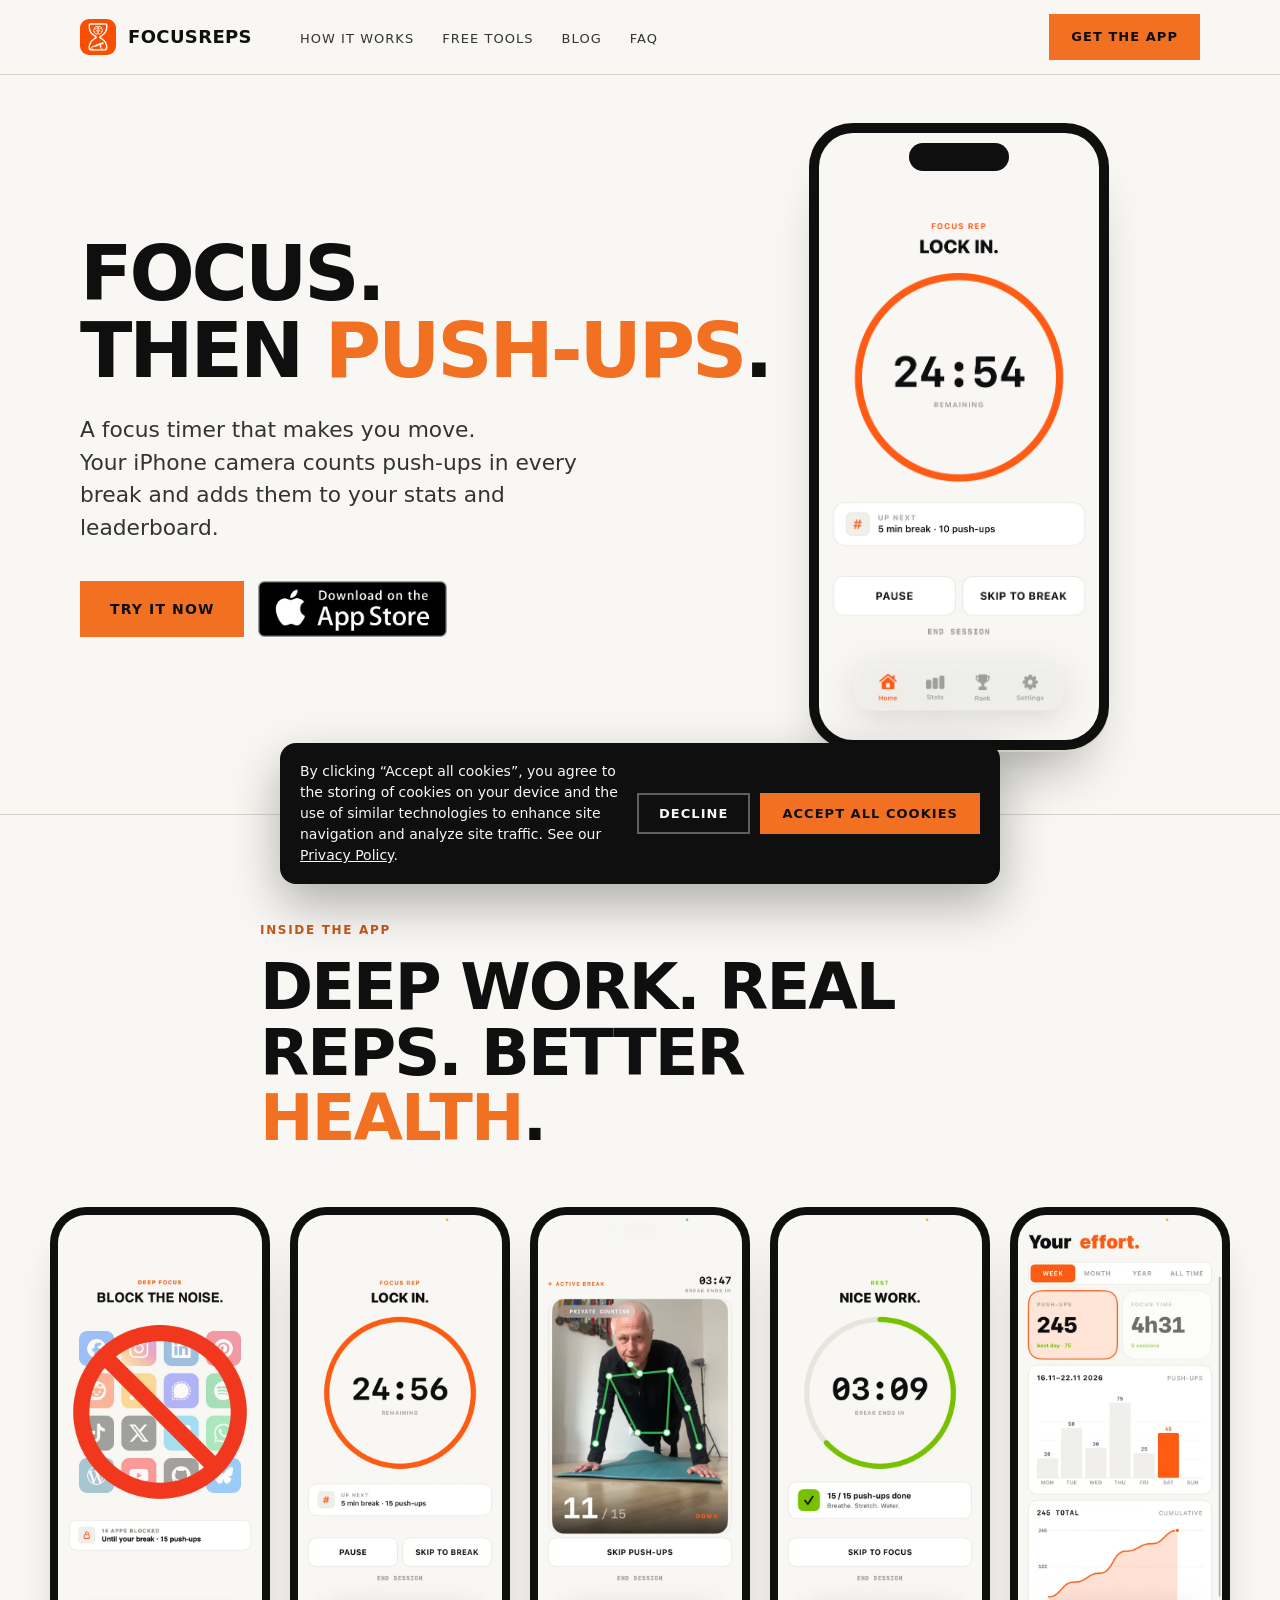
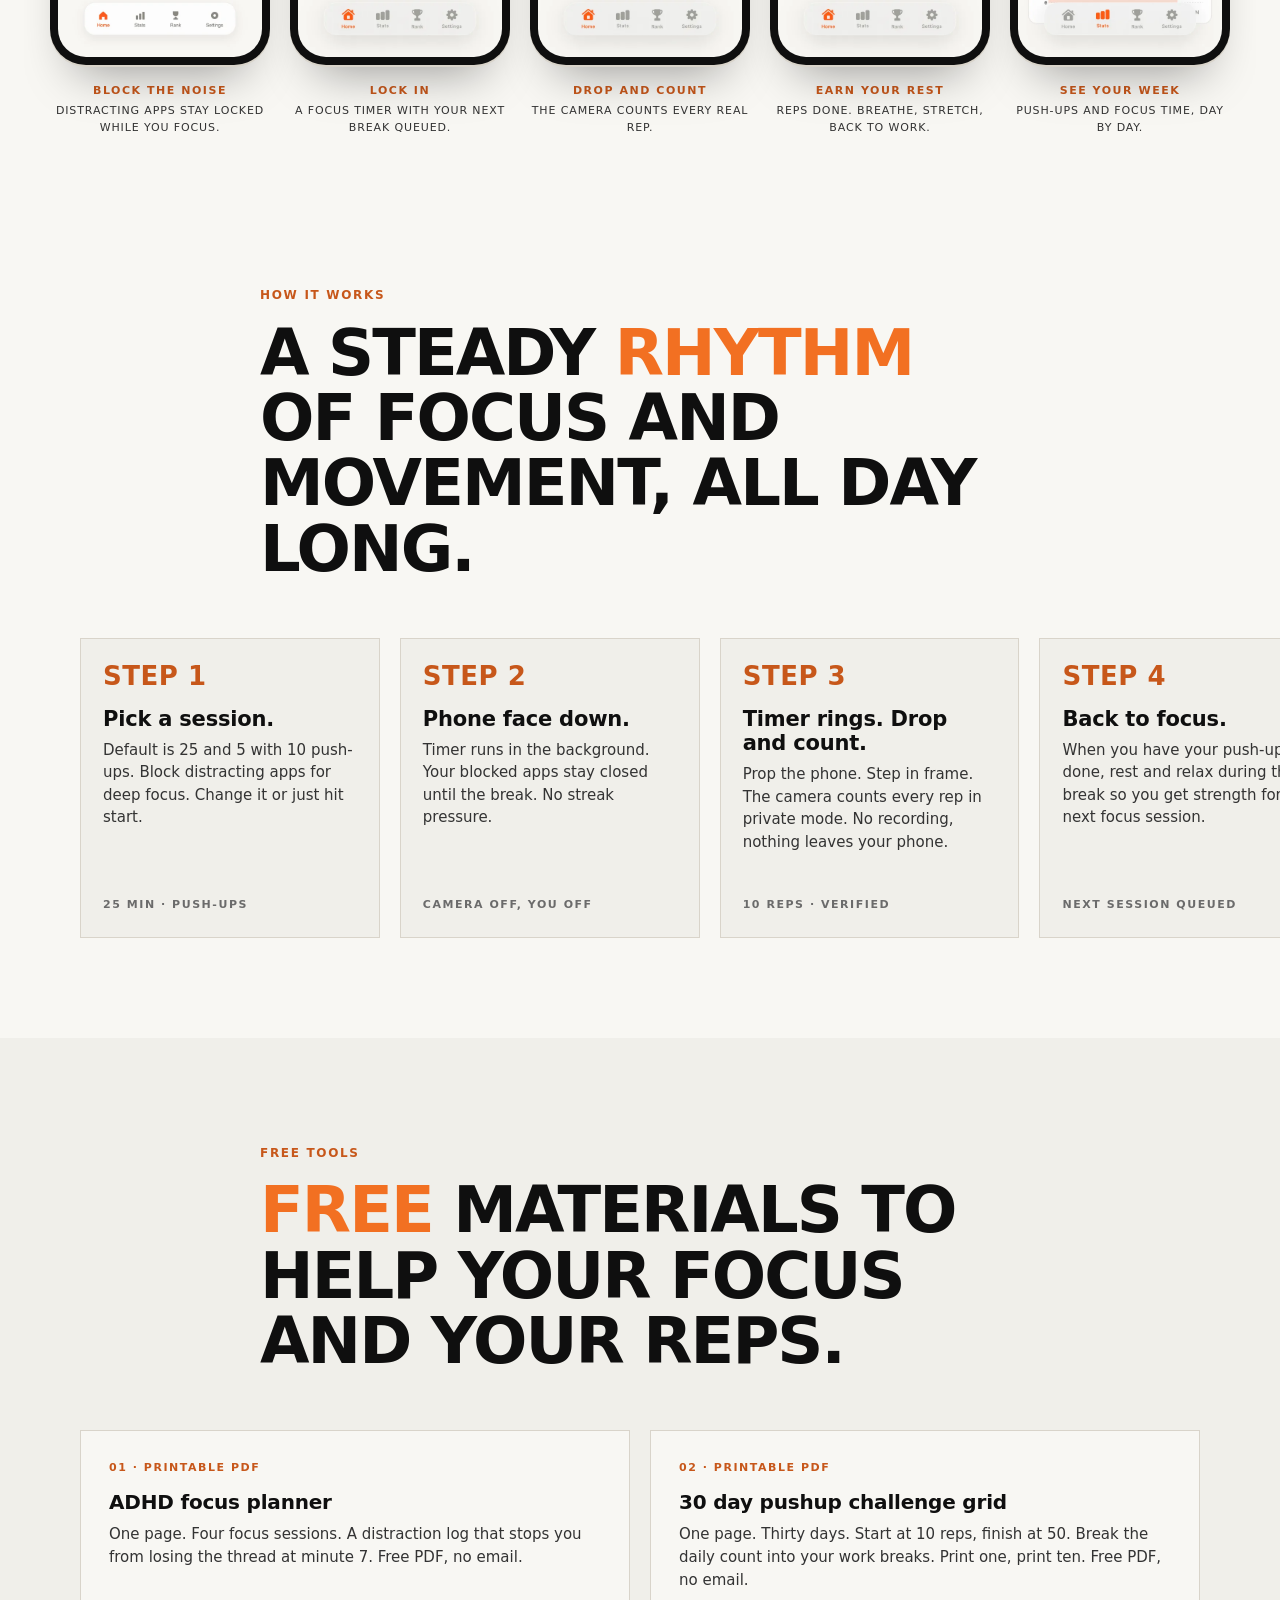
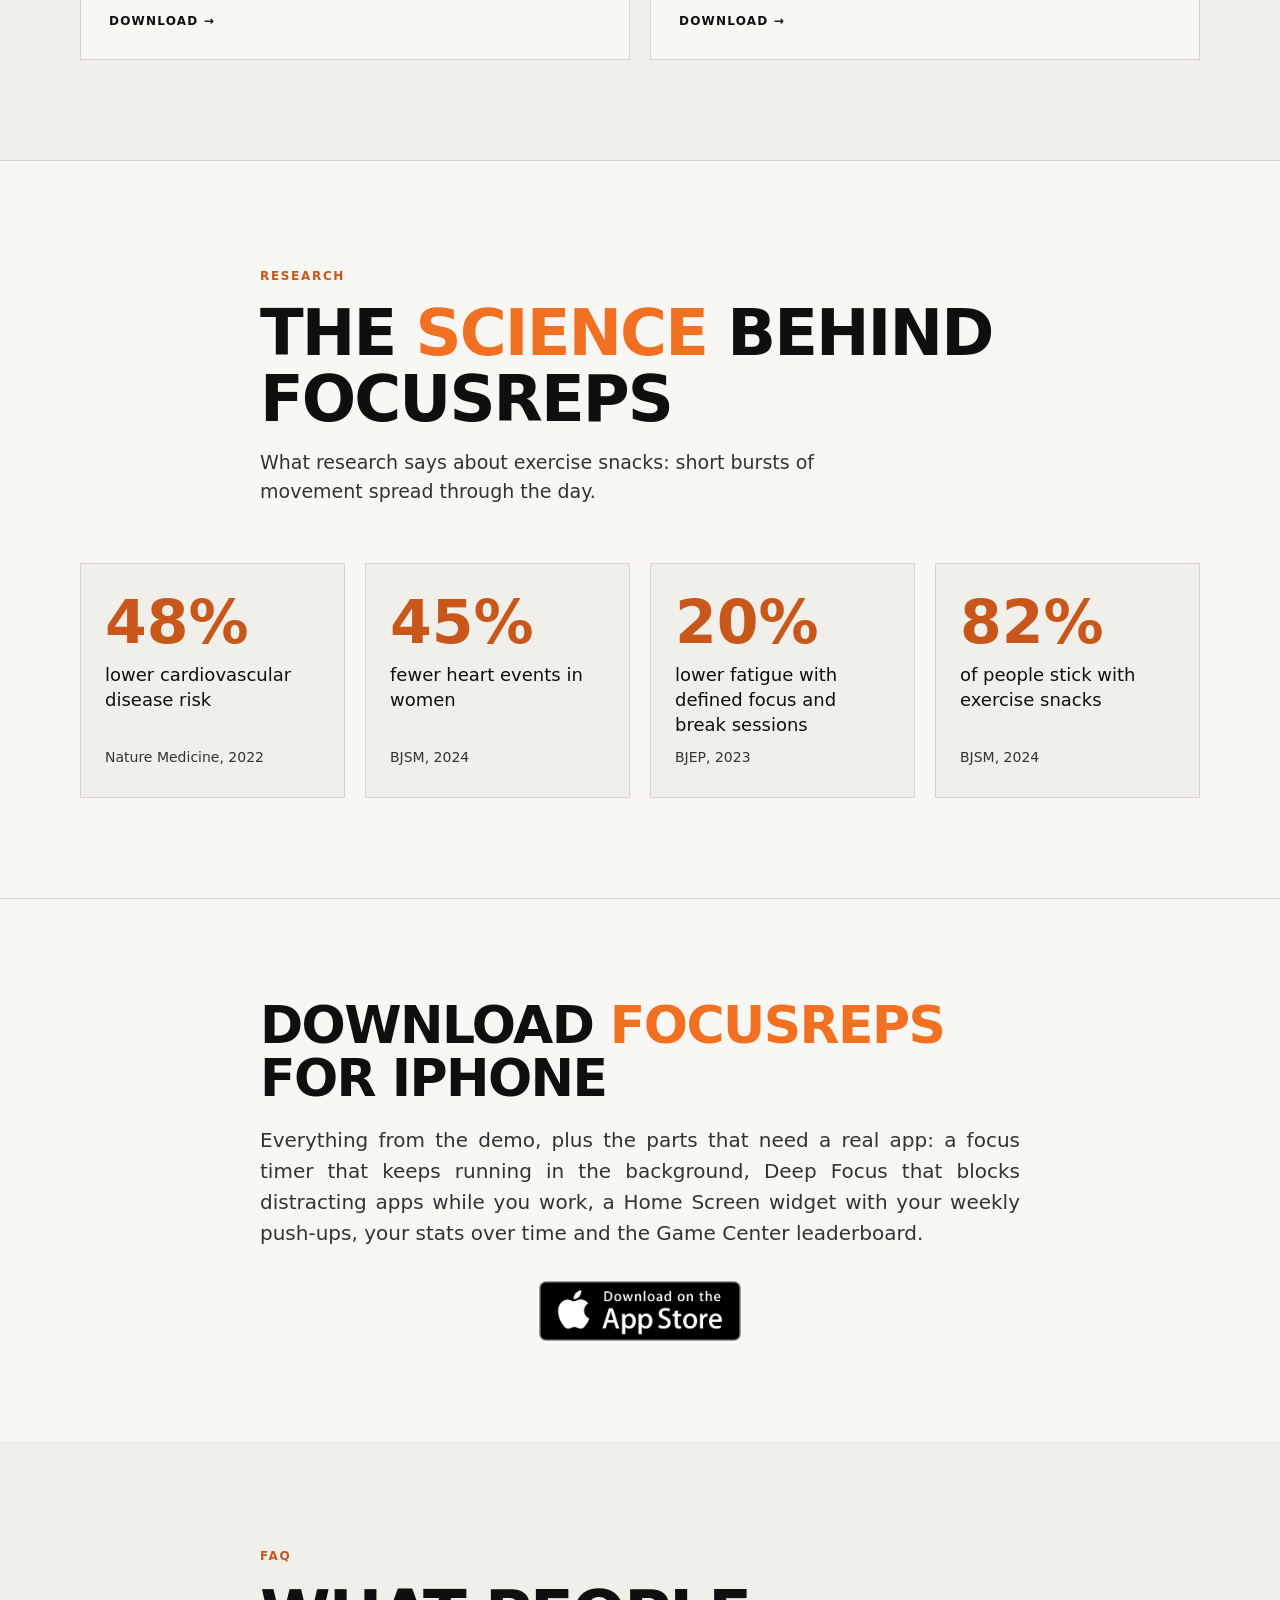
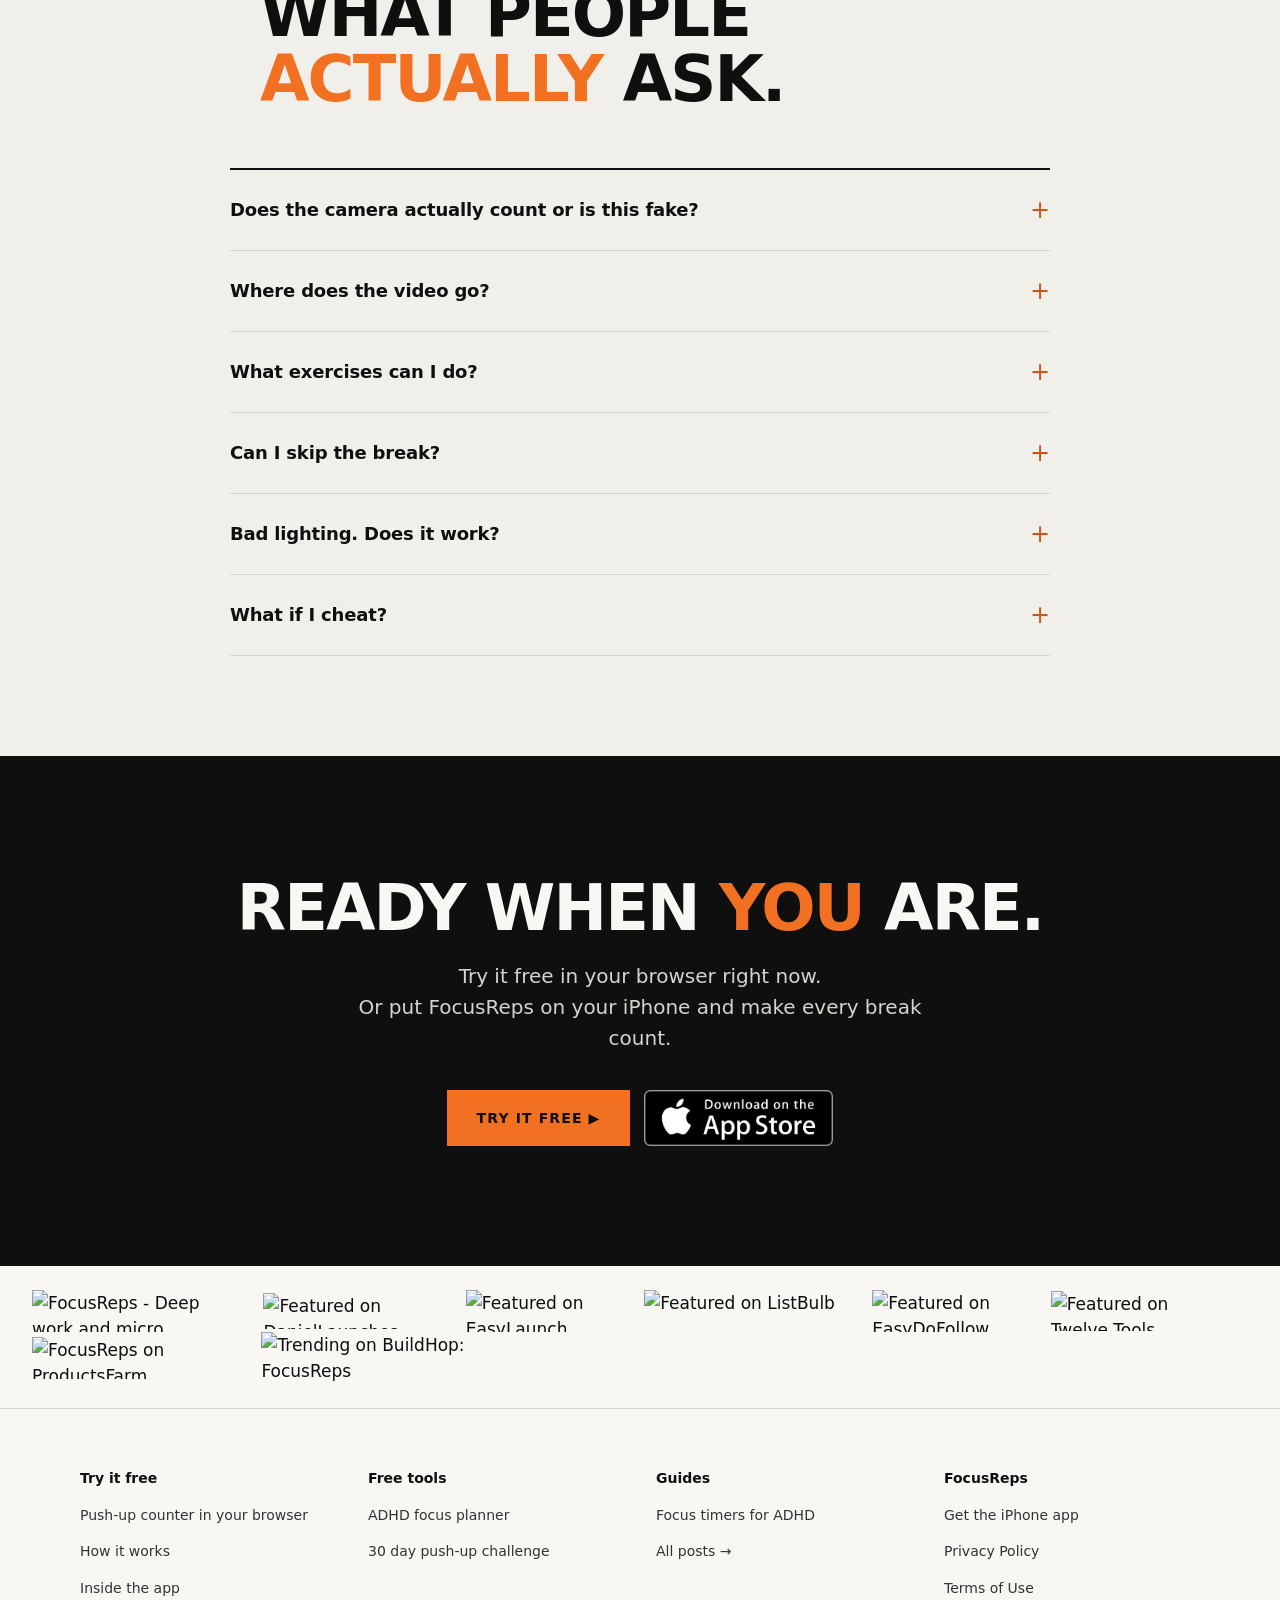
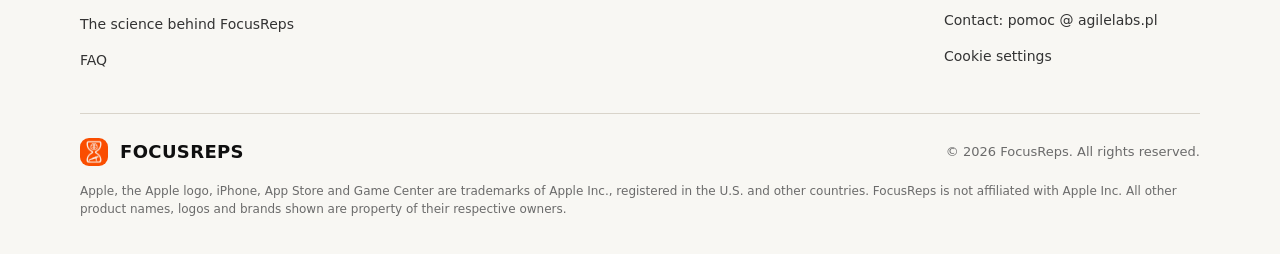
==== index.html @ 098bde51 "No italics, orange key word per heading, science link and obfuscated contact in footer - Remove all " ====
<!doctype html>
<html lang="en">
<head>
<meta charset="utf-8" />
<meta name="viewport" content="width=device-width,initial-scale=1,viewport-fit=cover" />
<meta name="theme-color" content="#f8f7f3" />
<meta name="color-scheme" content="light" />

<title>FocusReps · Focus. Then push-ups. iPhone camera counts your reps.</title>
<meta name="description" content="Focus timer for iPhone. Work 25 minutes, then the camera counts 10 push-ups in your break. On-device. No account. No excuses." />
<link rel="canonical" href="https://focusreps.app/" />
<meta name="robots" content="index,follow,max-image-preview:large" />

<meta property="og:type" content="website" />
<meta property="og:site_name" content="FocusReps" />
<meta property="og:title" content="FocusReps · Focus. Then push-ups." />
<meta property="og:description" content="25 min work. 10 push-ups. Your camera counts. On-device." />
<meta property="og:url" content="https://focusreps.app/" />
<meta property="og:image" content="https://focusreps.app/og.png" />
<meta property="og:image:width" content="1200" />
<meta property="og:image:height" content="630" />
<meta property="og:locale" content="en_US" />

<meta name="twitter:card" content="summary_large_image" />
<meta name="twitter:title" content="FocusReps · Focus. Then push-ups." />
<meta name="twitter:description" content="25 min work. 10 push-ups. Your camera counts." />
<meta name="twitter:image" content="https://focusreps.app/og.png" />

<link rel="icon" type="image/png" href="app-icon.png" />
<link rel="apple-touch-icon" href="app-icon.png" />


<link rel="stylesheet" href="styles.css" />
<link rel="stylesheet" href="demo/demo.css" />

<script>
// Analytics load only after cookie consent (see #cookie-banner).
function frLoadAnalytics() {
if (window.__frAnalytics) return;
window.__frAnalytics = true;
!function(t,e){var o,n,p,r;e.__SV||(window.posthog=e,e._i=[],e.init=function(i,s,a){function g(t,e){var o=e.split(".");2==o.length&&(t=t[o[0]],e=o[1]),t[e]=function(){t.push([e].concat(Array.prototype.slice.call(arguments,0)))}}(p=t.createElement("script")).type="text/javascript",p.crossOrigin="anonymous",p.async=!0,p.src=s.api_host.replace(".i.posthog.com","-assets.i.posthog.com")+"/static/array.js",(r=t.getElementsByTagName("script")[0]).parentNode.insertBefore(p,r);var u=e;for(void 0!==a?u=e[a]=[]:a="posthog",u.people=u.people||[],u.toString=function(t){var e="posthog";return"posthog"!==a&&(e+="."+a),t||(e+=" (stub)"),e},u.people.toString=function(){return u.toString(1)+".people (stub)"},o="init capture register register_once register_for_session unregister unregister_for_session getFeatureFlag getFeatureFlagPayload isFeatureEnabled reloadFeatureFlags updateEarlyAccessFeatureEnrollment getEarlyAccessFeatures on onFeatureFlags onSessionId getSurveys getActiveMatchingSurveys renderSurvey canRenderSurvey getNextSurveyStep identify setPersonProperties group resetGroups setPersonPropertiesForFlags resetPersonPropertiesForFlags setGroupPropertiesForFlags resetGroupPropertiesForFlags reset get_distinct_id getGroups get_session_id get_session_replay_url alias set_config startSessionRecording stopSessionRecording sessionRecordingStarted captureException loadToolbar get_property getSessionProperty createPersonProfile opt_in_capturing opt_out_capturing has_opted_in_capturing has_opted_out_capturing clear_opt_in_out_capturing debug".split(" "),n=0;n<o.length;n++)g(u,o[n]);e._i.push([i,s,a])},e.__SV=1)}(document,window.posthog||[]);
posthog.init('phc_x9aujhwB7UGrY7GUKtDUT2NqDMefkAZk86peGeGWo5u2', {
  api_host: 'https://eu.posthog.com',
  person_profiles: 'identified_only',
  capture_pageview: false,
  autocapture: false
});
posthog.register({ source: 'web.focusreps' });
posthog.capture('web.focusreps.pageview');
}
try { if (localStorage.getItem('fr.consent') === 'yes') frLoadAnalytics(); } catch (e) {}
</script>

<script type="application/ld+json">
{
  "@context": "https://schema.org",
  "@type": "SoftwareApplication",
  "name": "FocusReps",
  "operatingSystem": "iOS 17",
  "applicationCategory": "ProductivityApplication",
  "applicationSubCategory": "HealthApplication",
  "description": "Focus timer with a camera-based push-up counter. Work in focused blocks, move in the breaks.",
  "offers": {
    "@type": "Offer",
    "price": "0",
    "priceCurrency": "USD"
  },
  "url": "https://focusreps.app/",
  "image": "https://focusreps.app/og.png"
}
</script>

<script type="application/ld+json">
{
  "@context": "https://schema.org",
  "@type": "Organization",
  "name": "FocusReps",
  "url": "https://focusreps.app/",
  "logo": "https://focusreps.app/og.png",
  "sameAs": []
}
</script>

<script type="application/ld+json">
{
  "@context": "https://schema.org",
  "@type": "FAQPage",
  "mainEntity": [
    {
      "@type": "Question",
      "name": "Does the camera actually count or is this fake?",
      "acceptedAnswer": {
        "@type": "Answer",
        "text": "Real. On-device pose detection tracks your shoulders from a steady plank. A rep counts only when they drop well below your plank height and come back up. Shallow reps do not count. Nervous tics do not count."
      }
    },
    {
      "@type": "Question",
      "name": "Where does the video go?",
      "acceptedAnswer": {
        "@type": "Answer",
        "text": "Nowhere. Nothing uploads, nothing saves, no account exists. The camera does one job for your exercise and shuts off."
      }
    },
    {
      "@type": "Question",
      "name": "What exercises can I do?",
      "acceptedAnswer": {
        "@type": "Answer",
        "text": "Push-ups for this version. If you like it I will add next exercises."
      }
    },
    {
      "@type": "Question",
      "name": "Can I skip the break?",
      "acceptedAnswer": {
        "@type": "Answer",
        "text": "Yes. One tap. Life happens. Skipping does not break your focus streak, it just does not count toward reps."
      }
    },
    {
      "@type": "Question",
      "name": "Bad lighting. Does it work?",
      "acceptedAnswer": {
        "@type": "Answer",
        "text": "Needs enough light to see your joints. A normally lit room is fine. A dark bedroom with one lamp will be unreliable. The app warns you before you start."
      }
    },
    {
      "@type": "Question",
      "name": "What if I cheat?",
      "acceptedAnswer": {
        "@type": "Answer",
        "text": "Your call. We just count what the camera sees. If a fake push-up means something to you, go for it."
      }
    }
  ]
}
</script>
</head>
<body>

<a class="skip" href="#main">Skip to content</a>

<header class="site-header">
  <nav class="nav" aria-label="Primary">
    <a class="brand" href="index.html" aria-label="FocusReps home">
      <img class="brand-icon" src="app-icon.png" alt="" width="36" height="36" />
      <span class="brand-name">FocusReps</span>
    </a>
    <ul class="nav-list">
      <li><a href="#how">How it works</a></li>
      <li><a href="#tools">Free Tools</a></li>
      <li><a href="blog/index.html">Blog</a></li>
      <li><a href="#faq">FAQ</a></li>
    </ul>
    <a class="nav-cta" href="https://apps.apple.com/us/app/focus-push-up-set-focusreps/id6827547307?ppid=c766ab44-a775-4fb3-ad46-c6d85a74fd3a">Get the App</a>
  </nav>
</header>

<main id="main">

  <section class="hero" aria-labelledby="hero-title" style="border-bottom:none;">
    <div class="hero-grid">
      <div class="hero-copy">
        <h1 id="hero-title" class="hero-title">Focus.<br>Then <em>push-ups</em>.</h1>
        <p class="hero-sub">
          A focus timer that makes you move.<br>Your iPhone camera counts push-ups in every break and adds them to your stats and leaderboard.
        </p>
        <div class="cta-row" id="get-app">
          <button type="button" class="btn btn-demo" data-demo-open="hero">Try it now</button>
          <a class="appstore-badge" href="https://apps.apple.com/us/app/focus-push-up-set-focusreps/id6827547307?ppid=c766ab44-a775-4fb3-ad46-c6d85a74fd3a" aria-label="Download FocusReps on the App Store">
            <img src="appstore-badge.webp" alt="Download on the App Store" width="2000" height="593" />
          </a>
        </div>
      </div>

      <div class="phone-visual" aria-hidden="true">
        <div class="phone-frame">
          <video class="phone-video" autoplay muted loop playsinline preload="auto" poster="app-screen-lockin.png">
            <source src="app-video-2.mp4" type="video/mp4" />
          </video>
        </div>
      </div>
    </div>
  </section>

  <section class="showcase" id="showcase" aria-labelledby="showcase-title">
    <header class="section-head">
      <p class="eyebrow">Inside the app</p>
      <h2 id="showcase-title">Deep work. Real reps. Better <em>health</em>.</h2>
    </header>
    <div class="showcase-grid">
      <figure class="showcase-item">
        <div class="showcase-phone">
          <img src="screens/block.webp" alt="Deep Focus screen: social media apps crossed out, 16 apps blocked until your break" width="560" height="1212" loading="lazy" />
        </div>
        <figcaption class="showcase-caption">
          <strong>Block the noise</strong>
          Distracting apps stay locked while you focus.
        </figcaption>
      </figure>
      <figure class="showcase-item">
        <div class="showcase-phone">
          <img src="screens/focus.webp" alt="Focus timer showing 24:56 remaining and the next break with 15 push-ups" width="560" height="1212" loading="lazy" />
        </div>
        <figcaption class="showcase-caption">
          <strong>Lock in</strong>
          A focus timer with your next break queued.
        </figcaption>
      </figure>
      <figure class="showcase-item">
        <div class="showcase-phone">
          <img src="screens/pushups.webp" alt="Active break: the camera tracks a push-up and counts 11 of 15 reps" width="560" height="1212" loading="lazy" />
        </div>
        <figcaption class="showcase-caption">
          <strong>Drop and count</strong>
          The camera counts every real rep.
        </figcaption>
      </figure>
      <figure class="showcase-item">
        <div class="showcase-phone">
          <img src="screens/rest.webp" alt="Rest screen: 15 of 15 push-ups done, break ends in 3:09" width="560" height="1212" loading="lazy" />
        </div>
        <figcaption class="showcase-caption">
          <strong>Earn your rest</strong>
          Reps done. Breathe, stretch, back to work.
        </figcaption>
      </figure>
      <figure class="showcase-item">
        <div class="showcase-phone">
          <img src="screens/stats.webp" alt="Stats screen: 245 push-ups this week and 4h31 of focus time" width="560" height="1212" loading="lazy" />
        </div>
        <figcaption class="showcase-caption">
          <strong>See your week</strong>
          Push-ups and focus time, day by day.
        </figcaption>
      </figure>
    </div>
  </section>

  <section class="pain" aria-labelledby="pain-title" hidden>
    <div class="pain-inner">
      <h2 id="pain-title">You sit eight hours a day. Your breaks turn into <em>social media.</em></h2>
      <p>
        Focus timer apps leave the break empty, so you scroll. Rep counters live in a different app you forget to open. By 6 PM nothing moved. FocusReps makes the break the exercise, and the camera makes sure it actually happened.
      </p>
    </div>
  </section>

  <section class="rhythm" id="micro" aria-labelledby="rhythm-title" hidden>
    <div class="rhythm-inner">
      <h2 id="rhythm-title">What's a micro exercise?</h2>
      <p>
        A short burst of movement that fits inside a normal work break. Ten pushups. Ninety seconds. No gym, no change of clothes, no app to open. Sports scientists call these <strong>exercise snacks</strong>.
      </p>
      <p>
        A 2022 review by Islam, Gibala and Little in <em>Exercise and Sport Sciences Reviews</em> defines them as isolated bouts of vigorous exercise under one minute, repeated through the day. In a 2019 study by Jenkins et al. in <em>Applied Physiology, Nutrition, and Metabolism</em>, sedentary adults doing three short stair climbing bouts a day, three days a week, improved VO<sub>2</sub> peak by about five percent in six weeks. The pattern interrupts the metabolic cost of prolonged sitting. You do not need a workout. You need the body to stop being still.
      </p>

      <div class="rhythm-timeline" role="img" aria-label="Work rhythm: focus block, then break with pushups, repeated.">
        <div class="rhythm-block is-focus">
          <span class="rb-label">Focus</span>
          <span class="rb-meta">25 min</span>
        </div>
        <div class="rhythm-block is-break">
          <span class="rb-label">Break</span>
          <span class="rb-meta">Pushups</span>
        </div>
        <div class="rhythm-block is-focus">
          <span class="rb-label">Focus</span>
          <span class="rb-meta">25 min</span>
        </div>
        <div class="rhythm-block is-break">
          <span class="rb-label">Break</span>
          <span class="rb-meta">Pushups</span>
        </div>
        <div class="rhythm-block is-dots" aria-hidden="true">
          <span class="rb-label">· · ·</span>
        </div>
      </div>
      <p class="rhythm-axis" aria-hidden="true">Time →</p>

      <p class="rhythm-sum">
        <strong>The math is on your side.</strong> Ten pushups per break. Four breaks in a workday. That is forty pushups you did not do yesterday. Two hundred a workweek. Eight hundred a month. Nine thousand six hundred in a year. You will not feel it on Tuesday. You will feel it in October. Nothing changed except the break.
      </p>
    </div>
  </section>

  <section class="how" id="how" aria-labelledby="how-title">
    <header class="section-head">
      <p class="eyebrow">How it works</p>
      <h2 id="how-title">A steady <em>rhythm</em> of focus and movement, all day long.</h2>
    </header>
    <ol class="steps">
      <li>
        <span class="step-num">Step 1</span>
        <div>
          <h3>Pick a session.</h3>
          <p>Default is 25 and 5 with 10 push-ups. Block distracting apps for deep focus. Change it or just hit start.</p>
        </div>
        <span class="step-tag">25 min · push-ups</span>
      </li>
      <li>
        <span class="step-num">Step 2</span>
        <div>
          <h3>Phone face down.</h3>
          <p>Timer runs in the background. Your blocked apps stay closed until the break. No streak pressure.</p>
        </div>
        <span class="step-tag">camera off, you off</span>
      </li>
      <li>
        <span class="step-num">Step 3</span>
        <div>
          <h3>Timer rings. Drop and count.</h3>
          <p>Prop the phone. Step in frame. The camera counts every rep in private mode. No recording, nothing leaves your phone.</p>
        </div>
        <span class="step-tag">10 reps · verified</span>
      </li>
      <li>
        <span class="step-num">Step 4</span>
        <div>
          <h3>Back to focus.</h3>
          <p>When you have your push-ups done, rest and relax during the break so you get strength for the next focus session.</p>
        </div>
        <span class="step-tag">next session queued</span>
      </li>
    </ol>
  </section>

  <section class="features" id="features" aria-labelledby="features-title" hidden>
    <header class="section-head">
      <p class="eyebrow">What it is</p>
      <h2 id="features-title">Everything the break needs. <br>Nothing more.</h2>
    </header>
    <div class="feature-grid">
      <article class="feature">
        <span class="feature-num">01</span>
        <h3>Camera rep counter</h3>
        <p>On-device pose detection counts push-ups in real time. Shallow reps do not count. Nervous tics do not count.</p>
      </article>
      <article class="feature">
        <span class="feature-num">02</span>
        <h3>A focus timer that respects flow</h3>
        <p>Default 25 and 5. Fully configurable. Pause without penalty when the meeting starts.</p>
      </article>
      <article class="feature">
        <span class="feature-num">03</span>
        <h3>Daily and weekly stats</h3>
        <p>Focus blocks closed. Reps added up. One honest number per week, so sitting all day feels less wasted.</p>
      </article>
      <article class="feature">
        <span class="feature-num">04</span>
        <h3>HealthKit sync</h3>
        <p>Each active break logs a workout with reps and estimated calories. Opt-in. Off by default.</p>
      </article>
      <article class="feature">
        <span class="feature-num">05</span>
        <h3>Private by design</h3>
        <p>Nothing leaves the phone. No account, no login, no video stored. Camera runs for the break and dies.</p>
      </article>
      <article class="feature">
        <span class="feature-num">06</span>
        <h3>Skip without shame</h3>
        <p>One tap to skip the break. Life happens. Streaks track focus, not perfection.</p>
      </article>
    </div>
  </section>

  <section class="tools-teaser" id="tools" aria-labelledby="tools-teaser-title">
    <header class="section-head">
      <p class="eyebrow">Free tools</p>
      <h2 id="tools-teaser-title"><em>Free</em> materials to help your focus and your reps.</h2>
    </header>
    <div class="tools-grid">
      <a class="tool-card" href="tools/adhd-focus-planner/index.html">
        <span class="tool-tag">01 · Printable PDF</span>
        <h3>ADHD focus planner</h3>
        <p>One page. Four focus sessions. A distraction log that stops you from losing the thread at minute 7. Free PDF, no email.</p>
        <span class="tool-cta">Download →</span>
      </a>
      <a class="tool-card" href="tools/30-day-pushup-challenge/index.html">
        <span class="tool-tag">02 · Printable PDF</span>
        <h3>30 day pushup challenge grid</h3>
        <p>One page. Thirty days. Start at 10 reps, finish at 50. Break the daily count into your work breaks. Print one, print ten. Free PDF, no email.</p>
        <span class="tool-cta">Download →</span>
      </a>
    </div>
  </section>

  <section class="science" id="science" aria-labelledby="science-title">
    <header class="section-head">
      <p class="eyebrow">Research</p>
      <h2 id="science-title">The <em>science</em> behind FocusReps</h2>
      <p class="science-lead">What research says about exercise snacks: short bursts of movement spread through the day.</p>
    </header>
    <div class="science-grid">
      <article class="science-card">
        <span class="science-num">48%</span>
        <p>lower cardiovascular disease risk</p>
        <cite>Nature Medicine, 2022</cite>
      </article>
      <article class="science-card">
        <span class="science-num">45%</span>
        <p>fewer heart events in women</p>
        <cite>BJSM, 2024</cite>
      </article>
      <article class="science-card">
        <span class="science-num">20%</span>
        <p>lower fatigue with defined focus and break sessions</p>
        <cite>BJEP, 2023</cite>
      </article>
      <article class="science-card">
        <span class="science-num">82%</span>
        <p>of people stick with exercise snacks</p>
        <cite>BJSM, 2024</cite>
      </article>
    </div>
  </section>

  <section class="get-app" id="get-the-app" aria-labelledby="get-app-title">
    <div class="get-app-inner">
      <h2 id="get-app-title">Download <em>FocusReps</em> for iPhone</h2>
      <p>Everything from the demo, plus the parts that need a real app: a focus timer that keeps running in the background, Deep Focus that blocks distracting apps while you work, a Home Screen widget with your weekly push-ups, your stats over time and the Game Center leaderboard.</p>
      <a class="appstore-badge" href="https://apps.apple.com/us/app/focus-push-up-set-focusreps/id6827547307?ppid=c766ab44-a775-4fb3-ad46-c6d85a74fd3a" aria-label="Download FocusReps on the App Store">
        <img src="appstore-badge.webp" alt="Download on the App Store" width="2000" height="593" />
      </a>
    </div>
  </section>

  <section class="stats" id="stats" aria-labelledby="stats-title" hidden>
    <div class="stats-inner">
      <header class="section-head" style="text-align:left;margin:0 auto 24px;max-width:100%;">
        <p class="eyebrow">The receipt</p>
        <h2 id="stats-title">The whole thing in numbers.</h2>
      </header>
      <div class="stats-head">
        <span>Receipt</span>
        <span>FocusReps · 2026</span>
      </div>
      <ul class="stat-rows">
        <li><span class="stat-key">Default cycle</span><span class="stat-val"><em>25</em> / <em>5</em> min</span></li>
        <li><span class="stat-key">Active break</span><span class="stat-val">~<em>90</em> sec</span></li>
        <li><span class="stat-key">Realistic reps per workday</span><span class="stat-val"><em>50</em>+</span></li>
        <li><span class="stat-key">Reps per month at that rate</span><span class="stat-val"><em>1,000</em>+</span></li>
        <li><span class="stat-key">Data leaving your phone</span><span class="stat-val"><em>0</em> %</span></li>
        <li><span class="stat-key">Account required</span><span class="stat-val">none</span></li>
      </ul>
    </div>
  </section>

  <section class="faq" id="faq" aria-labelledby="faq-title">
    <header class="section-head">
      <p class="eyebrow">FAQ</p>
      <h2 id="faq-title">What people <em>actually</em> ask.</h2>
    </header>
    <div class="faq-list">
      <details>
        <summary>Does the camera actually count or is this fake?</summary>
        <p>Real. On-device pose detection tracks your shoulders from a steady plank. A rep counts only when they drop well below your plank height and come back up. Shallow reps do not count. Nervous tics do not count.</p>
      </details>
      <details>
        <summary>Where does the video go?</summary>
        <p>Nowhere. Nothing uploads, nothing saves, no account exists. The camera does one job for your exercise and shuts off.</p>
      </details>
      <details>
        <summary>What exercises can I do?</summary>
        <p>Push-ups for this version. If you like it I will add next exercises.</p>
      </details>
      <details>
        <summary>Can I skip the break?</summary>
        <p>Yes. One tap. Life happens. Skipping does not break your focus streak, it just does not count toward reps.</p>
      </details>
      <details>
        <summary>Bad lighting. Does it work?</summary>
        <p>Needs enough light to see your joints. A normally lit room is fine. A dark bedroom with one lamp will be unreliable. The app warns you before you start.</p>
      </details>
      <details>
        <summary>What if I cheat?</summary>
        <p>Your call. We just count what the camera sees. If a fake push-up means something to you, go for it.</p>
      </details>
    </div>
  </section>

  <section class="final-cta" id="download" aria-labelledby="dl-title">
    <h2 id="dl-title">Ready when <em>you</em> are.</h2>
    <p>Try it free in your browser right now.<br>Or put FocusReps on your iPhone and make every break count.</p>
    <div class="final-cta-row">
      <button type="button" class="btn btn-demo" data-demo-open="final">Try it free ▶</button>
      <a class="appstore-badge" href="https://apps.apple.com/us/app/focus-push-up-set-focusreps/id6827547307?ppid=c766ab44-a775-4fb3-ad46-c6d85a74fd3a" aria-label="Download FocusReps on the App Store">
        <img src="appstore-badge.webp" alt="Download on the App Store" width="2000" height="593" />
      </a>
    </div>
  </section>

</main>

<div class="featured-badges">
  <a href="https://www.producthunt.com/products/focusreps?embed=true&amp;utm_source=badge-featured&amp;utm_medium=badge&amp;utm_campaign=badge-focusreps" target="_blank" rel="noopener noreferrer">
    <img src="https://api.producthunt.com/widgets/embed-image/v1/featured.svg?post_id=1306511&amp;theme=light&amp;t=1793960230172" alt="FocusReps - Deep work and micro exercise in one flow | Product Hunt" width="194" height="42" style="display:inline-block;vertical-align:middle;margin:0 8px" />
  </a>
  <a href="https://daniellaunches.com" target="_blank" rel="noopener">
    <img src="https://daniellaunches.com/badge-light.svg" alt="Featured on DanielLaunches" width="165" height="36" style="display:inline-block;vertical-align:middle;margin:0 8px" />
  </a>
  <a href="https://easylaunch.dev/productivity/focusreps" target="_blank" rel="noopener">
    <img src="https://easylaunch.dev/badge/easylaunch-badge-light.svg" alt="Featured on EasyLaunch" width="141" height="42" style="display:inline-block;vertical-align:middle;margin:0 8px" />
  </a>
  <a href="https://www.listbulb.com/tools/focusreps" target="_blank" rel="noopener">
    <img src="https://www.listbulb.com/featured-on-listbulb-light.svg" alt="Featured on ListBulb" height="42" style="display:inline-block;vertical-align:middle;margin:0 8px;width:auto" />
  </a>
  <a href="https://easydofollow.dev/mobile/focusreps" target="_blank" rel="noopener">
    <img src="https://easydofollow.dev/badge/easydofollow-badge-light.svg" alt="Featured on EasyDoFollow" width="141" height="42" style="display:inline-block;vertical-align:middle;margin:0 8px" />
  </a>
  <a href="https://twelve.tools" target="_blank" rel="noopener">
    <img src="https://twelve.tools/badge0-white.svg" alt="Featured on Twelve Tools" width="148" height="40" style="display:inline-block;vertical-align:middle;margin:0 8px" />
  </a>
  <a href="https://productsfarm.com/product/focusreps" target="_blank" rel="noopener">
    <img src="https://productsfarm.com/api/badge/focusreps" alt="FocusReps on ProductsFarm" width="192" height="42" style="display:inline-block;vertical-align:middle;margin:0 8px" />
  </a>
  <a href="https://buildhop.io/discover/focusreps-07c6b658-d67f-4656-ad41-2c63077f28c8" target="_blank" rel="noopener noreferrer">
    <img src="https://buildhop.io/api/badges/launch/07c6b658-d67f-4656-ad41-2c63077f28c8?theme=light" alt="Trending on BuildHop: FocusReps" width="236" height="52" style="display:inline-block;vertical-align:middle;margin:0 8px" />
  </a>
</div>

<footer class="site-footer">
  <div class="footer-cols">
    <nav aria-labelledby="ft-try">
      <h3 id="ft-try">Try it free</h3>
      <ul>
        <li><a href="index.html?demo">Push-up counter in your browser</a></li>
        <li><a href="index.html#how">How it works</a></li>
        <li><a href="index.html#showcase">Inside the app</a></li>
        <li><a href="index.html#science">The science behind FocusReps</a></li>
        <li><a href="index.html#faq">FAQ</a></li>
      </ul>
    </nav>
    <nav aria-labelledby="ft-tools">
      <h3 id="ft-tools">Free tools</h3>
      <ul>
        <li><a href="tools/adhd-focus-planner/index.html">ADHD focus planner</a></li>
        <li><a href="tools/30-day-pushup-challenge/index.html">30 day push-up challenge</a></li>
      </ul>
    </nav>
    <nav aria-labelledby="ft-blog">
      <h3 id="ft-blog">Guides</h3>
      <ul>
        <li><a href="blog/pomodoro-for-adhd/index.html">Focus timers for ADHD</a></li>
        <li><a href="blog/index.html">All posts →</a></li>
      </ul>
    </nav>
    <nav aria-labelledby="ft-app">
      <h3 id="ft-app">FocusReps</h3>
      <ul>
        <li><a href="https://apps.apple.com/us/app/focus-push-up-set-focusreps/id6827547307?ppid=c766ab44-a775-4fb3-ad46-c6d85a74fd3a">Get the iPhone app</a></li>
        <li><a href="https://agilelabs.pl/apps/privacy_policy" rel="noopener">Privacy Policy</a></li>
        <li><a href="https://app.notion.com/p/Terms-of-Use-3d0d6cc99d12804f85a2ca20c78243a8" rel="noopener">Terms of Use</a></li>
        <li class="footer-contact">Contact: pomoc<span class="at" aria-label="at"></span>agilelabs.pl</li>
        <li><button type="button" class="footer-linkbtn" data-cookie-settings>Cookie settings</button></li>
      </ul>
    </nav>
  </div>
  <div class="footer-bottom">
    <a class="brand" href="index.html" aria-label="FocusReps home">
      <img class="brand-icon" src="app-icon.png" alt="" width="28" height="28" style="width:28px;height:28px" />
      <span class="brand-name">FocusReps</span>
    </a>
    <p class="copy">© 2026 FocusReps. All rights reserved.</p>
  </div>
  <p class="footer-legal">Apple, the Apple logo, iPhone, App Store and Game Center are trademarks of Apple Inc., registered in the U.S. and other countries. FocusReps is not affiliated with Apple Inc. All other product names, logos and brands shown are property of their respective owners.</p>
</footer>

<script>
(function () {
  var FORM_ACTION = "https://docs.google.com/forms/d/e/1FAIpQLSe_aKbn0mp4SOPrQbG-kjA4OW1ZfELICnvFQA2vUutSlAQRjQ/formResponse";
  var ENTRY_EMAIL = "entry.155826540";
  var EMAIL_RE = /^[^\s@]+@[^\s@]+\.[^\s@]+$/;

  function handle(form) {
    form.addEventListener("submit", function (e) {
      e.preventDefault();
      var status = form.querySelector(".wl-status");
      var button = form.querySelector("button[type=submit]");
      var emailInput = form.querySelector("input[name=email]");
      var email = emailInput ? emailInput.value.trim() : "";

      status.classList.remove("is-ok", "is-err");

      if (!EMAIL_RE.test(email)) { status.textContent = "Please enter a valid email."; status.classList.add("is-err"); return; }

      button.disabled = true;
      status.textContent = "Sending…";

      var data = new FormData();
      data.append(ENTRY_EMAIL, email);

      fetch(FORM_ACTION, { method: "POST", mode: "no-cors", body: data })
        .then(function () {
          form.reset();
          status.textContent = "Thanks. You're on the list.";
          status.classList.add("is-ok");
          button.disabled = false;
          if (window.posthog) {
            window.posthog.capture('web.focusreps.waitlist_submit', { form_id: form.id || null });
          }
        })
        .catch(function () {
          status.textContent = "Something went wrong. Please try again.";
          status.classList.add("is-err");
          button.disabled = false;
        });
    });
  }

  document.querySelectorAll("form[data-waitlist]").forEach(handle);
})();
</script>



<div class="cookie-banner" id="cookie-banner" role="dialog" aria-live="polite" aria-label="Cookie consent" hidden>
  <p>By clicking “Accept all cookies”, you agree to the storing of cookies on your device and the use of similar technologies to enhance site navigation and analyze site traffic. See our <a href="https://agilelabs.pl/apps/privacy_policy" rel="noopener">Privacy Policy</a>.</p>
  <div class="cookie-actions">
    <button type="button" class="btn btn-ghost" data-consent="no">Decline</button>
    <button type="button" class="btn" data-consent="yes">Accept all cookies</button>
  </div>
</div>
<script>
(function () {
  var banner = document.getElementById('cookie-banner');
  function get() { try { return localStorage.getItem('fr.consent'); } catch (e) { return null; } }
  function set(v) { try { localStorage.setItem('fr.consent', v); } catch (e) {} }
  if (!get()) banner.hidden = false;
  banner.addEventListener('click', function (e) {
    var b = e.target.closest('[data-consent]');
    if (!b) return;
    var yes = b.getAttribute('data-consent') === 'yes';
    set(yes ? 'yes' : 'no');
    banner.hidden = true;
    if (yes) frLoadAnalytics();
    else if (window.posthog && window.posthog.opt_out_capturing) window.posthog.opt_out_capturing();
  });
  document.addEventListener('click', function (e) {
    if (e.target.closest('[data-cookie-settings]')) banner.hidden = false;
  });
})();
</script>
<script type="module" src="demo/demo.js"></script>
</body>
</html>
---- styles.css ----
:root {
  --cream: #f8f7f3;
  --cream-2: #f0efea;
  --ink: #0f0f0f;
  --ink-2: #333333;
  --ink-3: #6b6b6b;
  --line: #d9d4ca;
  --orange: #f27022;
  --orange-dark: #c7571a;
  --orange-light: #fef0e6;
  --max: 1120px;
  --sans: -apple-system, BlinkMacSystemFont, "SF Pro Display", "SF Pro Text", system-ui, "Segoe UI", Roboto, "Helvetica Neue", Arial, sans-serif;
  --mono: var(--sans);
}

* { box-sizing: border-box; }
html { -webkit-text-size-adjust: 100%; scroll-behavior: smooth; }
body {
  margin: 0;
  font-family: var(--sans);
  font-size: 17px;
  line-height: 1.55;
  color: var(--ink);
  background: var(--cream);
  -webkit-font-smoothing: antialiased;
  text-rendering: optimizeLegibility;
}
img, svg { display: block; max-width: 100%; }
/* No italics anywhere on the site */
em, i, cite, address, dfn, var, blockquote { font-style: normal; }
a { color: inherit; text-decoration: none; }

.visually-hidden {
  position: absolute; width: 1px; height: 1px; padding: 0; margin: -1px;
  overflow: hidden; clip: rect(0 0 0 0); white-space: nowrap; border: 0;
}
.skip {
  position: absolute; left: -9999px; top: 0;
  background: var(--ink); color: var(--cream); padding: 10px 14px; z-index: 100;
  font-family: var(--mono); font-size: 13px;
}
.skip:focus { left: 10px; top: 10px; }

::selection { background: var(--ink); color: var(--orange); }

/* ========== Header ========== */
.site-header {
  position: sticky; top: 0; z-index: 20;
  background: var(--cream);
  border-bottom: 1px solid var(--line);
}
.nav {
  max-width: calc(var(--max) + 48px); margin: 0 auto; padding: 14px 24px;
  display: flex; align-items: center; gap: 24px;
}
.brand {
  display: flex; align-items: center; gap: 12px;
  font-family: var(--sans); font-weight: 700;
}
.brand-icon {
  width: 36px; height: 36px; border-radius: 9px; display: block;
}
.brand-name {
  font-size: 18px; font-weight: 700;
  text-transform: uppercase; letter-spacing: 0.02em;
}

.nav-list {
  list-style: none; margin: 0 auto 0 24px; padding: 0;
  display: flex; gap: 28px;
}
.nav-list a {
  color: var(--ink-2); font-family: var(--mono); font-size: 13px;
  text-transform: uppercase; letter-spacing: 0.08em; font-weight: 500;
}
.nav-list a:hover { color: var(--orange-dark); }
.nav-cta {
  font-family: var(--mono); font-size: 13px; font-weight: 700;
  text-transform: uppercase; letter-spacing: 0.08em;
  padding: 11px 20px; background: var(--orange); color: var(--ink);
  border: 2px solid var(--orange);
  transition: background .15s ease, border-color .15s ease;
}
.nav-cta:hover { background: var(--ink); border-color: var(--ink); color: var(--orange); }

/* ========== Buttons ========== */
.btn {
  display: inline-flex; align-items: center; justify-content: center; gap: 10px;
  font-family: var(--mono); font-weight: 700; font-size: 14px;
  text-transform: uppercase; letter-spacing: 0.08em;
  padding: 16px 28px; border: 2px solid transparent;
  background: var(--orange); color: var(--ink);
  border-color: var(--orange);
  cursor: pointer; line-height: 1;
  transition: background .15s ease, color .15s ease, border-color .15s ease, transform .1s ease;
}
.btn:hover { background: var(--ink); color: var(--orange); border-color: var(--ink); }
.btn:active { transform: translateY(1px); }
.btn-lg { padding: 20px 32px; font-size: 15px; }
.btn-ghost {
  background: transparent; color: var(--ink); border-color: var(--ink);
}
.btn-ghost:hover { background: var(--ink); color: var(--cream); border-color: var(--ink); }

/* App Store badge (official Apple PNG) */
.appstore-badge {
  display: inline-block; line-height: 0;
  transition: opacity .15s ease, transform .1s ease;
}
.appstore-badge img {
  height: 56px; width: auto; display: block;
}
.appstore-badge:hover { opacity: 0.82; }
.appstore-badge:active { transform: translateY(1px); }

.cta-micro {
  font-family: var(--mono); font-size: 11px; color: var(--ink-3);
  text-transform: uppercase; letter-spacing: 0.12em;
  margin: 14px 0 0;
}

/* ========== Layout helpers ========== */
main > section { padding: 100px 24px; }
.section-head { max-width: 760px; margin: 0 auto 56px; }
.eyebrow {
  display: inline-block; margin: 0 0 16px;
  color: var(--orange-dark);
  font-family: var(--mono); font-size: 12px; font-weight: 700;
  letter-spacing: 0.14em; text-transform: uppercase;
}
h1, h2, h3 { font-family: var(--sans); margin: 0 0 16px; line-height: 1.02; letter-spacing: -0.02em; }
h1 {
  font-size: clamp(56px, 10vw, 140px); font-weight: 700;
  text-transform: uppercase; letter-spacing: -0.04em;
}
.hero-title { font-size: clamp(42px, 6vw, 80px); line-height: 1.0; white-space: nowrap; }
.hero-title em { font-style: normal; color: var(--orange); }
h2 {
  font-size: clamp(36px, 5vw, 64px); font-weight: 700;
  text-transform: uppercase; letter-spacing: -0.03em;
}
h3 { font-size: 20px; font-weight: 700; text-transform: uppercase; letter-spacing: 0.02em; }

/* ========== Hero ========== */
.hero {
  background: var(--cream);
  padding: 48px 24px 64px;
  border-bottom: 1px solid var(--line);
}
.hero-grid {
  width: 100%; max-width: var(--max); margin: 0 auto;
  display: grid; grid-template-columns: 1.2fr 1fr; gap: 60px; align-items: center;
}
.hero-grid > * { min-width: 0; }
.hero-title { margin-bottom: 24px; }
.hero-sub {
  font-family: var(--mono); font-size: clamp(18px, 1.7vw, 22px); line-height: 1.5;
  color: var(--ink-2); max-width: 36ch;
  margin: 0 0 36px;
}
.btn-demo { height: 56px; padding: 0 28px; }
.hero-sub strong { color: var(--ink); font-weight: 500; }
.cta-row { display: flex; flex-wrap: wrap; gap: 14px; align-items: center; margin-bottom: 0; scroll-margin-top: 90px; }

/* ========== Phone frame + live timer ========== */
.phone-visual {
  position: relative;
  display: flex; justify-content: center;
}
.phone-frame {
  position: relative;
  width: 300px;
  background: var(--ink);
  border-radius: 44px;
  padding: 10px;
  box-shadow:
    0 2px 0 var(--line),
    0 40px 60px -30px rgba(0, 0, 0, 0.4);
}
.phone-frame::before {
  content: ""; position: absolute; top: 20px; left: 50%; transform: translateX(-50%);
  width: 100px; height: 28px; background: var(--ink); border-radius: 999px; z-index: 2;
}
.phone-video {
  width: 100%; display: block;
  border-radius: 34px;
  background: var(--ink);
  aspect-ratio: 9 / 19.5;
  object-fit: cover;
}

.phone-screen-live {
  width: 100%; aspect-ratio: 9 / 19.5;
  background: var(--cream);
  border-radius: 34px;
  padding: 54px 20px 24px;
  display: flex; flex-direction: column; align-items: center;
  overflow: hidden;
  position: relative;
}
.live-eyebrow {
  font-family: var(--sans); font-size: 11px; font-weight: 700;
  color: var(--orange); text-transform: uppercase; letter-spacing: 0.14em;
  margin: 6px 0 4px;
}
.live-title {
  font-family: var(--sans); font-size: 22px; font-weight: 700;
  color: var(--ink); text-transform: uppercase; letter-spacing: -0.01em;
  margin: 0 0 22px;
}
.live-ring {
  width: 180px; height: 180px; border-radius: 50%;
  border: 7px solid var(--orange);
  display: grid; place-items: center;
  margin: 0 0 20px;
  position: relative;
}
.live-timer {
  font-family: var(--sans); font-weight: 700; font-size: 38px;
  letter-spacing: -0.03em; color: var(--ink);
  font-variant-numeric: tabular-nums;
  line-height: 1;
}
.live-remaining {
  font-family: var(--sans); font-size: 10px; font-weight: 600;
  color: var(--ink-3); text-transform: uppercase; letter-spacing: 0.14em;
  margin-top: 10px;
}
.live-upnext {
  width: 100%; margin-top: auto;
  background: #fff; border: 1px solid var(--line); border-radius: 14px;
  padding: 10px 12px;
  display: flex; align-items: center; gap: 10px;
  box-shadow: 0 1px 0 rgba(0,0,0,0.03);
}
.live-upnext-icon {
  width: 28px; height: 28px; border-radius: 7px;
  background: var(--orange-light); color: var(--orange);
  display: grid; place-items: center;
  font-family: var(--mono); font-weight: 700; font-size: 14px;
}
.live-upnext-text {
  font-size: 10px; color: var(--ink-2);
  line-height: 1.3;
}
.live-upnext-text .ue {
  font-family: var(--sans); font-size: 8px; font-weight: 700;
  color: var(--ink-3); text-transform: uppercase; letter-spacing: 0.14em;
  display: block;
}
.live-upnext-text .ut {
  display: block; margin-top: 2px; font-weight: 600; color: var(--ink);
  font-size: 11px;
}

/* ========== Pain section ========== */
.pain {
  background: var(--ink); color: var(--cream);
  text-align: left;
  padding: 100px 24px;
}
.pain-inner { max-width: 900px; margin: 0 auto; }
.pain h2 {
  color: var(--cream);
  margin-bottom: 32px;
}
.pain h2 em {
  font-style: normal; color: var(--orange);
}
.pain p {
  font-family: var(--mono); font-size: 16px; line-height: 1.7;
  color: #b5b2ac; margin: 0; max-width: 60ch;
}

/* ========== Rhythm (what's a micro exercise) ========== */
.rhythm { background: var(--cream); padding: 100px 24px 0; text-align: left; }
.rhythm + .how { padding-top: 24px; }
.rhythm-inner { max-width: 900px; margin: 0 auto; }
.rhythm-inner > h2 { margin-bottom: 32px; }
.rhythm-inner > h2 em { font-style: normal; color: var(--orange); }
.rhythm-inner > p {
  font-family: var(--mono); font-size: 16px; line-height: 1.7;
  color: var(--ink-2); margin: 0 0 20px; max-width: 60ch;
}
.rhythm-inner > p:last-of-type { margin-bottom: 48px; }
.rhythm-inner > p strong { color: var(--ink); font-weight: 600; }
.rhythm-inner > p em { font-style: normal; }
.rhythm-timeline {
  display: grid;
  grid-template-columns: 2fr 1fr 2fr 1fr 0.6fr;
  gap: 10px;
  margin: 0;
}
.rhythm-block {
  border: 2px solid var(--ink);
  padding: 12px 14px;
  display: flex; flex-direction: row; align-items: center; gap: 12px;
  min-height: 64px;
  font-family: var(--mono);
  text-transform: uppercase; letter-spacing: 0.08em;
}
.rhythm-block .rb-icon {
  display: inline-flex; align-items: center; justify-content: center;
  width: 32px; height: 32px; flex: 0 0 32px;
}
.rhythm-block .rb-icon svg { width: 100%; height: 100%; display: block; }
.rhythm-block .rb-label {
  font-size: 13px; font-weight: 700;
  line-height: 1.1;
}
.rhythm-block .rb-meta {
  font-size: 11px; opacity: 0.75;
  margin-left: auto;
}
.rhythm-block.is-focus {
  background: var(--ink); color: var(--cream);
}
.rhythm-block.is-break {
  background: var(--orange); color: var(--ink);
  border-color: var(--ink);
  position: relative;
}
.rhythm-block.is-break::after {
  content: "";
  position: absolute;
  inset: -2px -2px auto -2px;
  height: 6px;
  background: var(--ink);
}
.rhythm-block.is-dots {
  background: transparent;
  color: var(--ink-3);
  border-style: dashed;
  border-color: var(--line);
  justify-content: center;
  font-size: 18px; letter-spacing: 0.3em;
  padding: 12px 6px;
}
.rhythm-block.is-dots .rb-label { font-size: 16px; }
.rhythm-axis {
  font-family: var(--mono); font-size: 11px;
  text-transform: uppercase; letter-spacing: 0.12em;
  color: var(--ink-3);
  text-align: right;
  margin: 10px 0 0;
  padding-right: 2px;
}
.rhythm-sum {
  margin: 32px 0 0;
  font-family: var(--mono); font-size: 16px; line-height: 1.7;
  color: var(--ink-2); max-width: 60ch;
}
.rhythm-sum strong { color: var(--ink); font-weight: 700; }

/* ========== How it works (monospace sequence) ========== */
.how { background: var(--cream); }
.steps {
  max-width: var(--max); margin: 0 auto; padding: 0;
  list-style: none;
  display: grid; grid-template-columns: repeat(4, 1fr); gap: 20px;
}
.steps li {
  display: flex; flex-direction: column;
  aspect-ratio: 1 / 1;
  background: var(--cream-2);
  border: 1px solid var(--line);
  padding: 24px 22px;
  transition: border-color .15s ease, transform .15s ease;
}
.steps li:hover { border-color: var(--ink); transform: translateY(-2px); }
.step-num {
  font-family: var(--sans); font-size: 26px; font-weight: 800;
  line-height: 1; letter-spacing: 0.02em; text-transform: uppercase;
  color: var(--orange-dark);
  margin-bottom: 18px;
}
.steps h3 {
  margin: 0 0 8px;
  font-size: 21px; line-height: 1.15;
  text-transform: none; letter-spacing: -0.01em;
}
.steps p {
  color: var(--ink-2); margin: 0 0 20px;
  font-size: 15px; line-height: 1.5;
}
.step-tag {
  margin-top: auto;
  font-family: var(--mono); font-size: 11px; font-weight: 600; letter-spacing: 0.14em;
  text-transform: uppercase; color: var(--ink-3);
}
@media (max-width: 1080px) {
  .steps { grid-template-columns: repeat(2, 1fr); }
}

/* ========== Get the app (text band) ========== */
.get-app { background: var(--cream); text-align: left; }
.get-app-inner { max-width: 760px; margin: 0 auto; }
.get-app h2 { font-size: clamp(32px, 4.4vw, 52px); margin-bottom: 20px; }
.get-app p {
  margin: 0 0 32px;
  font-size: clamp(17px, 1.6vw, 20px); line-height: 1.55; color: var(--ink-2);
  text-align: justify; hyphens: auto;
}
.get-app .appstore-badge { display: table; margin: 0 auto; }

/* ========== The science ========== */
.science {
  background: var(--cream);
  border-top: 1px solid var(--line); border-bottom: 1px solid var(--line);
  padding: 100px 24px;
}
/* Footer contact: "@" injected by CSS so the address never appears in HTML */
.site-footer .footer-contact { font-size: 14px; color: var(--ink-2); }
.footer-contact .at::before { content: " @ "; white-space: pre; }
/* One key word per heading in orange */
h1 em, h2 em { color: var(--orange); }
.science-lead {
  margin: 16px 0 0; max-width: 52ch;
  font-size: clamp(17px, 1.6vw, 19px); line-height: 1.55; color: var(--ink-2);
}
.science-grid {
  max-width: var(--max); margin: 48px auto 0;
  display: grid; grid-template-columns: repeat(4, 1fr); gap: 20px;
}
.science-card {
  background: var(--cream-2); border: 1px solid var(--line);
  padding: 28px 24px; display: flex; flex-direction: column; gap: 10px;
}
.science-num {
  font-size: clamp(44px, 5vw, 60px); line-height: 1; font-weight: 700;
  color: var(--orange-dark);
}
.science-card p { margin: 0; font-size: 18px; line-height: 1.4; color: var(--ink); }
.science-card cite { margin-top: auto; font-size: 14px; color: var(--ink-2); }
@media (max-width: 900px) { .science-grid { grid-template-columns: repeat(2, 1fr); } }
@media (max-width: 520px) { .science-grid { grid-template-columns: 1fr; } }
.get-app .appstore-badge img { height: 60px; margin: 0 auto; }

/* ========== See it in action ========== */
.showcase {
  background: var(--cream);
  padding: 100px 24px;
  border-top: 1px solid var(--line);
}
.showcase-grid {
  max-width: 100%; margin: 0 auto; padding: 0 24px 20px;
  display: flex; gap: 20px;
  overflow-x: auto;
  scroll-snap-type: x mandatory;
  scrollbar-color: var(--ink) var(--cream-2);
  justify-content: center;
}
@media (max-width: 1180px) {
  .showcase-grid { justify-content: flex-start; }
}
.showcase-item {
  margin: 0;
  flex: 0 0 220px;
  scroll-snap-align: start;
  display: flex; flex-direction: column; align-items: center;
  gap: 18px;
}
.showcase-phone {
  position: relative;
  width: 220px;
  background: var(--ink);
  border-radius: 36px;
  padding: 8px;
  box-shadow: 0 2px 0 var(--line), 0 30px 50px -25px rgba(0, 0, 0, 0.4);
}
.showcase-phone img {
  width: 100%; height: auto; display: block;
  border-radius: 28px;
}
.showcase-caption {
  text-align: center;
  font-family: var(--mono); font-size: 11px; line-height: 1.5;
  color: var(--ink-2);
  text-transform: uppercase; letter-spacing: 0.08em;
}
.showcase-caption strong {
  display: block; margin-bottom: 4px;
  color: var(--orange-dark); font-weight: 700;
  font-size: 11px; letter-spacing: 0.14em;
}

/* ========== Features ========== */
.features { background: var(--cream-2); }
.feature-grid {
  max-width: var(--max); margin: 0 auto;
  display: grid; grid-template-columns: repeat(3, 1fr); gap: 2px;
  background: var(--line);
  border: 1px solid var(--line);
}
.feature {
  background: var(--cream); padding: 36px 28px;
  transition: background .15s ease;
}
.feature:hover { background: var(--cream-2); }
.feature-num {
  font-family: var(--mono); font-size: 11px; font-weight: 700;
  letter-spacing: 0.14em; color: var(--orange-dark);
  margin-bottom: 20px;
  display: block;
}
.feature h3 { margin-bottom: 10px; font-size: 18px; }
.feature p { color: var(--ink-2); margin: 0; font-size: 15px; }

/* ========== Receipt stats ========== */
.stats {
  background: var(--cream);
}
.stats-inner {
  max-width: 820px; margin: 0 auto;
  font-family: var(--mono);
}
.stats-head {
  font-family: var(--mono); font-size: 12px; letter-spacing: 0.14em;
  text-transform: uppercase; color: var(--ink-3);
  padding-bottom: 20px;
  border-bottom: 2px solid var(--ink);
  margin-bottom: 0;
  display: flex; justify-content: space-between;
}
.stat-rows {
  list-style: none; margin: 0; padding: 0;
}
.stat-rows li {
  display: grid;
  grid-template-columns: 1fr auto;
  gap: 20px;
  padding: 20px 0;
  border-bottom: 1px dashed var(--line);
  font-family: var(--mono);
  font-size: 15px;
  align-items: baseline;
}
.stat-rows li:last-child { border-bottom: 2px solid var(--ink); }
.stat-key {
  color: var(--ink-2);
  text-transform: uppercase; letter-spacing: 0.1em;
  font-size: 13px;
}
.stat-val {
  color: var(--ink); font-weight: 700;
  font-variant-numeric: tabular-nums;
  font-size: 17px;
}
.stat-val em {
  font-style: normal; color: var(--orange-dark); font-weight: 700;
}

/* ========== Not for you ========== */
.notforyou { background: var(--cream); }
.not-list {
  list-style: none; padding: 0;
  max-width: 820px; margin: 0 auto;
  border-top: 2px solid var(--ink);
}
.not-list li {
  padding: 22px 0;
  border-bottom: 1px solid var(--line);
  color: var(--ink-2);
  font-size: 16px;
  display: grid;
  grid-template-columns: 60px 1fr;
  gap: 20px;
  align-items: baseline;
}
.not-list li::before {
  content: "NO";
  font-family: var(--mono); font-size: 12px; font-weight: 700;
  letter-spacing: 0.14em; color: var(--orange-dark);
}

/* ========== Free tools teaser ========== */
.tools-teaser { background: var(--cream-2); }
.tools-grid {
  max-width: var(--max); margin: 0 auto;
  display: grid; grid-template-columns: repeat(2, 1fr); gap: 20px;
}
.tool-card {
  background: var(--cream);
  border: 1px solid var(--line);
  padding: 28px;
  display: flex; flex-direction: column;
  transition: border-color .15s ease, transform .15s ease;
}
.tool-card:hover { border-color: var(--ink); transform: translateY(-2px); }
.tool-card .tool-tag {
  font-family: var(--mono); font-size: 11px; font-weight: 700;
  letter-spacing: 0.14em; color: var(--orange-dark);
  text-transform: uppercase;
  margin-bottom: 16px;
}
.tool-card h3 { margin-bottom: 10px; font-size: 20px; text-transform: none; letter-spacing: -0.01em; }
.tool-card p { color: var(--ink-2); margin: 0 0 20px; font-size: 15px; flex: 1; }
.tool-card .tool-cta {
  font-family: var(--mono); font-size: 12px; font-weight: 700;
  letter-spacing: 0.1em; color: var(--ink);
  text-transform: uppercase;
  margin-top: auto;
}
.tool-card .tool-cta.disabled { color: var(--ink-3); }

/* ========== FAQ ========== */
.faq { background: var(--cream-2); }
.faq-list { max-width: 820px; margin: 0 auto; border-top: 2px solid var(--ink); }
details {
  border-bottom: 1px solid var(--line);
  padding: 24px 0;
}
summary {
  cursor: pointer; font-weight: 600; font-size: 18px;
  list-style: none; display: flex; justify-content: space-between; align-items: center; gap: 20px;
  padding: 2px 0;
  font-family: var(--sans);
  letter-spacing: -0.01em;
}
summary::-webkit-details-marker { display: none; }
summary::after {
  content: "+"; color: var(--orange-dark); font-size: 24px; font-weight: 400;
  font-family: var(--mono); line-height: 1;
  transition: transform .2s ease;
}
details[open] summary::after { content: "–"; }
details p {
  color: var(--ink-2); margin: 14px 0 0;
  font-family: var(--mono); font-size: 14px; line-height: 1.7;
}

/* ========== Final CTA ========== */
.final-cta {
  text-align: center;
  background: var(--ink); color: var(--cream);
  padding: 120px 24px;
}
.final-cta h2 { color: var(--cream); margin-bottom: 20px; }
.final-cta h2 em { font-style: normal; color: var(--orange); }
.final-cta p {
  color: #d6d3cd; margin: 0 auto 36px; max-width: 46ch;
  font-family: var(--sans); font-size: clamp(17px, 1.6vw, 20px); line-height: 1.55;
}
.final-cta-row {
  display: inline-flex; gap: 14px; align-items: center; flex-wrap: wrap; justify-content: center;
}
.final-cta .appstore-badge img { height: 56px; }
.final-cta .btn-demo:hover { background: var(--cream); color: var(--ink); border-color: var(--cream); }
.final-cta .cta-micro { color: #808080; margin-top: 24px; }

/* ========== Waitlist form ========== */
.waitlist {
  display: flex; flex-wrap: wrap; gap: 10px;
  width: 100%; max-width: 520px;
  margin: 0;
}
.waitlist .wl-field {
  flex: 1 1 180px; min-width: 0;
}
.waitlist input {
  width: 100%;
  font-family: var(--mono); font-size: 14px;
  padding: 14px 16px;
  border: 2px solid var(--ink);
  background: var(--cream);
  color: var(--ink);
  border-radius: 0;
  outline: none;
  transition: border-color 0.15s, background 0.15s;
}
.waitlist input::placeholder { color: var(--ink-3); text-transform: none; }
.waitlist input:focus {
  border-color: var(--orange);
  background: #fff;
}
.waitlist button {
  font-family: var(--mono); font-weight: 700; font-size: 14px;
  text-transform: uppercase; letter-spacing: 0.08em;
  padding: 14px 24px;
  background: var(--orange); color: var(--ink);
  border: 2px solid var(--orange);
  border-radius: 0;
  cursor: pointer;
  transition: background 0.15s ease, border-color 0.15s ease, color 0.15s ease;
  white-space: nowrap;
}
.waitlist button:hover { background: var(--ink); border-color: var(--ink); color: var(--orange); }
.waitlist button:active { transform: translateY(1px); }
.waitlist button:disabled { opacity: 0.6; cursor: wait; }
.waitlist .wl-status {
  flex-basis: 100%;
  font-family: var(--mono); font-size: 12px;
  text-transform: uppercase; letter-spacing: 0.06em;
  color: var(--ink-3);
  min-height: 1em;
  margin: 2px 2px 0;
}
.waitlist .wl-status.is-ok { color: var(--orange-dark); }
.waitlist .wl-status.is-err { color: #b00020; }

/* Dark variant inside .final-cta */
.final-cta .waitlist { margin: 0 auto; justify-content: center; }
.final-cta .waitlist input {
  background: #1a1a1a;
  border-color: var(--cream);
  color: var(--cream);
}
.final-cta .waitlist input::placeholder { color: #7a7a7a; }
.final-cta .waitlist input:focus {
  border-color: var(--orange);
  background: #000;
}
.final-cta .waitlist button:hover { background: var(--cream); border-color: var(--cream); color: var(--ink); }
.final-cta .waitlist .wl-status { color: #808080; }
.final-cta .waitlist .wl-status.is-ok { color: var(--orange); }

/* ========== Footer ========== */
.site-footer {
  border-top: 1px solid var(--line);
  padding: 36px 24px; background: var(--cream);
}
/* Multi-column footer (home) */
.footer-cols {
  max-width: var(--max); margin: 0 auto; padding: 24px 0 40px;
  display: grid; grid-template-columns: repeat(4, 1fr); gap: 32px;
}
.footer-cols h3 {
  margin: 0 0 14px; font-size: 14px; font-weight: 700; letter-spacing: 0; text-transform: none; line-height: 1.3;
}
.site-footer .footer-cols ul { list-style: none; margin: 0; padding: 0; display: grid; gap: 10px; }
.site-footer .footer-cols a { font-size: 14px; color: var(--ink-2); }
.site-footer .footer-cols a:hover { color: var(--orange-dark); }
.footer-bottom {
  max-width: var(--max); margin: 0 auto; padding-top: 24px;
  border-top: 1px solid var(--line);
  display: flex; flex-wrap: wrap; gap: 16px; align-items: center; justify-content: space-between;
  font-size: 13px;
}
.footer-legal {
  max-width: var(--max); margin: 16px auto 0;
  font-size: 12px; line-height: 1.5; color: var(--ink-3);
}
@media (max-width: 760px) {
  .footer-cols { grid-template-columns: repeat(2, 1fr); }
}
.footer-linkbtn {
  border: 0; background: none; padding: 0; cursor: pointer;
  font: inherit; font-size: 14px; color: var(--ink-2); text-align: left;
}
.footer-linkbtn:hover { color: var(--orange-dark); }

/* Cookie consent */
.cookie-banner {
  position: fixed; left: 16px; right: 16px; bottom: 16px; z-index: 50;
  max-width: 720px; margin: 0 auto;
  display: flex; flex-wrap: wrap; gap: 16px; align-items: center; justify-content: space-between;
  padding: 18px 20px; border-radius: 16px;
  background: var(--ink); color: var(--cream);
  box-shadow: 0 20px 50px rgba(0,0,0,.3);
}
.cookie-banner[hidden] { display: none; }
.cookie-banner p { margin: 0; flex: 1 1 320px; font-size: 14px; line-height: 1.5; }
.cookie-banner a { text-decoration: underline; }
.cookie-actions { display: flex; gap: 10px; }
.cookie-banner .btn { padding: 12px 20px; font-size: 13px; }
.cookie-banner .btn-ghost { color: var(--cream); border-color: #5e5e66; }
.cookie-banner .btn-ghost:hover { background: var(--cream); color: var(--ink); }
.footer-inner {
  max-width: var(--max); margin: 0 auto;
  display: flex; flex-wrap: wrap; gap: 20px;
  align-items: center; justify-content: space-between;
  font-family: var(--mono); font-size: 12px;
  text-transform: uppercase; letter-spacing: 0.08em;
}
.site-footer nav ul {
  list-style: none; margin: 0; padding: 0;
  display: flex; flex-wrap: wrap; gap: 24px;
}
.site-footer nav a { color: var(--ink-3); }
.site-footer nav a:hover { color: var(--ink); }
.copy { color: var(--ink-3); margin: 0; }

/* ========== Subpage styles (blog, tools) ========== */
.page-head {
  padding: 80px 24px 40px;
  background: var(--cream);
  border-bottom: 1px solid var(--line);
}
.page-head-inner {
  max-width: var(--max); margin: 0 auto;
}
.page-head h1 {
  font-size: clamp(44px, 7vw, 88px);
  margin: 10px 0 20px;
}
.page-head p {
  font-family: var(--mono); font-size: 15px; color: var(--ink-2);
  max-width: 60ch; margin: 0;
}
.page-list {
  padding: 60px 24px 100px;
  background: var(--cream);
}
.page-list-inner {
  max-width: var(--max); margin: 0 auto;
}
.list-article {
  display: grid;
  grid-template-columns: 100px 1fr auto;
  gap: 28px;
  padding: 28px 0;
  border-top: 1px solid var(--line);
  align-items: baseline;
}
.list-article:first-child { border-top: 2px solid var(--ink); }
.list-article:last-child { border-bottom: 2px solid var(--ink); }
.list-article[hidden] { display: none; }
.list-article:has(+ .list-article[hidden]) { border-bottom: 2px solid var(--ink); }
.list-article .idx {
  font-family: var(--mono); font-size: 13px; font-weight: 700;
  color: var(--orange-dark); letter-spacing: 0.1em;
}
.list-article h2 {
  margin: 0 0 8px; font-size: 22px;
  text-transform: none; letter-spacing: -0.01em;
}
.list-article p { color: var(--ink-2); margin: 0; font-size: 14px; }
.list-article .status {
  font-family: var(--mono); font-size: 11px; font-weight: 700;
  letter-spacing: 0.14em; text-transform: uppercase;
  color: var(--ink-3);
  justify-self: end;
}
.list-article .status.live { color: var(--orange-dark); }

/* ========== Download tool page ========== */
.tool-page {
  background: var(--cream);
  padding: 60px 24px 100px;
}
.tool-page-inner {
  max-width: 820px; margin: 0 auto;
}
.tool-page-header {
  display: grid;
  grid-template-columns: 1fr 240px;
  gap: 48px;
  align-items: start;
  padding-bottom: 48px;
  border-bottom: 2px solid var(--ink);
}
.tool-page-header .tool-copy h1 {
  font-size: clamp(40px, 6vw, 68px);
  text-transform: none; letter-spacing: -0.03em;
  margin-bottom: 20px;
  line-height: 1.02;
}
.tool-page-header .tool-copy h1 em {
  font-style: normal; color: var(--orange);
}
.tool-page-header .tool-copy .lede {
  font-family: var(--mono); font-size: 15px; line-height: 1.7;
  color: var(--ink-2); margin: 0 0 32px;
}
.tool-page-header .tool-copy strong { color: var(--ink); font-weight: 500; }
.download-row {
  display: flex; flex-wrap: wrap; gap: 14px; align-items: center;
}
.download-micro {
  font-family: var(--mono); font-size: 11px; color: var(--ink-3);
  text-transform: uppercase; letter-spacing: 0.12em;
  margin: 14px 0 0;
}
.pdf-preview {
  background: var(--ink);
  padding: 10px;
  display: flex; align-items: center; justify-content: center;
}
.pdf-preview-page {
  background: #fff;
  width: 100%; aspect-ratio: 8.5 / 11;
  padding: 24px 20px;
  font-family: var(--mono); font-size: 7px;
  color: #333;
  line-height: 1.3;
  position: relative;
  overflow: hidden;
}
.pdf-preview-page .pp-title {
  font-family: var(--sans); font-size: 14px; font-weight: 700;
  text-transform: uppercase; letter-spacing: -0.01em;
  color: #0f0f0f;
  margin-bottom: 2px;
}
.pdf-preview-page .pp-sub {
  font-family: var(--mono); font-size: 7px;
  color: #c7571a; letter-spacing: 0.1em;
  text-transform: uppercase;
  margin-bottom: 14px;
}
.pdf-preview-page .pp-section-head {
  font-family: var(--mono); font-size: 7px; font-weight: 700;
  letter-spacing: 0.12em; color: #c7571a;
  text-transform: uppercase;
  margin: 10px 0 4px;
}
.pdf-preview-page .pp-line {
  display: block; border-bottom: 0.5px solid #ccc;
  height: 10px; margin-bottom: 4px;
}
.pdf-preview-page .pp-grid {
  display: grid; grid-template-columns: repeat(5, 1fr); gap: 3px;
  margin-top: 4px;
}
.pdf-preview-page .pp-cell {
  aspect-ratio: 1; border: 0.5px solid #999;
}
.pdf-preview-page .pp-cell.on { background: #f27022; border-color: #f27022; }

.pdf-preview-page .pp-grid-30 {
  display: grid; grid-template-columns: repeat(5, 1fr); gap: 2px;
  margin-top: 4px;
}
.pdf-preview-page .pp-grid-30 .pp-cell {
  aspect-ratio: 1.3;
  display: flex; align-items: center; justify-content: center;
  font-family: var(--sans); font-size: 10px; font-weight: 700;
  color: #0f0f0f;
  border: 0.5px solid #0f0f0f;
  background: #fff;
}
.pdf-preview-page .pp-grid-30 .pp-cell.rest {
  background: transparent; color: #999;
  border-style: dashed; border-color: #999;
  font-size: 9px;
}
.pdf-preview-page .pp-grid-30 .pp-cell.final {
  background: #f27022; border-color: #0f0f0f; color: #0f0f0f;
}

.tool-section {
  padding: 56px 0;
  border-bottom: 1px solid var(--line);
}
.tool-section:last-child { border-bottom: 0; }
.tool-section h2 {
  font-size: clamp(28px, 3.4vw, 36px);
  text-transform: uppercase; letter-spacing: -0.02em;
  margin-bottom: 32px;
}
.tool-section p {
  font-family: var(--sans); font-size: 17px; line-height: 1.7;
  color: var(--ink-2); margin: 0 0 20px;
}
.tool-sheet-list, .tool-step-list, .tool-who-list {
  list-style: none; padding: 0; margin: 0;
  border-top: 2px solid var(--ink);
}
.tool-sheet-list li, .tool-step-list li, .tool-who-list li {
  display: grid;
  grid-template-columns: 80px 1fr;
  gap: 24px;
  padding: 22px 0;
  border-bottom: 1px solid var(--line);
  align-items: baseline;
}
.tool-sheet-list .tag, .tool-step-list .tag, .tool-who-list .tag {
  font-family: var(--mono); font-size: 12px; font-weight: 700;
  color: var(--orange-dark); letter-spacing: 0.14em;
  text-transform: uppercase;
}
.tool-sheet-list h3, .tool-step-list h3, .tool-who-list h3 {
  margin: 0 0 6px;
  font-size: 18px;
  text-transform: none; letter-spacing: -0.01em;
}
.tool-sheet-list p, .tool-step-list p, .tool-who-list p {
  margin: 0; color: var(--ink-2); font-size: 15px; line-height: 1.6;
}
.tool-tips {
  background: var(--cream-2);
  padding: 32px 36px;
  border-left: 4px solid var(--orange);
  margin-top: 36px;
}
.tool-tips h3 {
  font-size: 14px; margin: 0 0 16px;
  color: var(--ink); letter-spacing: 0.1em;
}
.tool-tips ul {
  list-style: none; padding: 0; margin: 0;
}
.tool-tips li {
  font-family: var(--mono); font-size: 13px; line-height: 1.7;
  color: var(--ink-2);
  padding: 6px 0 6px 20px; position: relative;
}
.tool-tips li::before {
  content: "·"; position: absolute; left: 4px;
  color: var(--orange); font-weight: 700;
}
.tool-tips li strong { color: var(--ink); font-weight: 700; }

/* ========== Article (blog post) ========== */
.article {
  background: var(--cream);
  padding: 60px 24px 100px;
}
.article-inner {
  max-width: 720px; margin: 0 auto;
}
.article-eyebrow {
  font-family: var(--mono); font-size: 12px; font-weight: 700;
  color: var(--orange-dark); letter-spacing: 0.14em; text-transform: uppercase;
  margin: 0 0 20px;
}
.article h1 {
  font-size: clamp(40px, 6vw, 68px);
  text-transform: none; letter-spacing: -0.03em;
  margin-bottom: 20px;
  line-height: 1.02;
}
.article h1 em {
  font-style: normal; color: var(--orange);
}
.article .lede {
  font-family: var(--sans); font-size: 20px; line-height: 1.5;
  color: var(--ink-2); max-width: 60ch;
  margin: 0 0 32px;
}
.article-meta {
  display: flex; flex-wrap: wrap; gap: 24px;
  padding: 18px 0;
  border-top: 2px solid var(--ink);
  border-bottom: 1px solid var(--line);
  margin-bottom: 48px;
  font-family: var(--mono); font-size: 12px;
  text-transform: uppercase; letter-spacing: 0.1em;
  color: var(--ink-3);
}
.article-meta strong { color: var(--ink); font-weight: 700; }

.article .tldr {
  background: var(--cream-2);
  border-left: 4px solid var(--orange);
  padding: 24px 28px;
  margin: 32px 0 48px;
}
.article .tldr-label {
  display: block;
  font-family: var(--mono); font-size: 11px; font-weight: 700;
  color: var(--orange-dark); letter-spacing: 0.14em;
  text-transform: uppercase;
  margin-bottom: 10px;
}
.article .tldr h2 {
  font-size: 22px; margin: 0 0 14px;
  text-transform: none; letter-spacing: -0.01em;
}
.article .tldr ul { margin-bottom: 0; }

.article h2 {
  font-size: clamp(28px, 3.6vw, 40px);
  text-transform: none; letter-spacing: -0.02em;
  margin: 60px 0 20px;
  line-height: 1.1;
}
.article h3 {
  font-family: var(--sans); font-size: 20px; font-weight: 700;
  text-transform: none; letter-spacing: -0.01em;
  margin: 36px 0 14px;
  color: var(--ink);
}

.article p {
  font-family: var(--sans); font-size: 18px; line-height: 1.72;
  color: var(--ink-2); margin: 0 0 20px;
}
.article p strong { color: var(--ink); font-weight: 600; }
.article a {
  color: var(--ink); text-decoration: underline;
  text-decoration-color: var(--orange);
  text-decoration-thickness: 2px;
  text-underline-offset: 3px;
  transition: color .15s ease;
}
.article a:hover { color: var(--orange-dark); }

.article ul, .article ol { padding-left: 24px; margin: 0 0 24px; }
.article li {
  font-size: 18px; line-height: 1.65; margin-bottom: 10px;
  color: var(--ink-2);
}
.article li::marker { color: var(--orange); font-weight: 700; }
.article li strong { color: var(--ink); font-weight: 600; }

.article blockquote {
  margin: 32px 0;
  padding: 24px 28px;
  border-left: 4px solid var(--ink);
  background: var(--cream-2);
  font-family: var(--sans);
  font-style: normal;
  font-size: 19px; line-height: 1.5;
  color: var(--ink);
}
.article blockquote cite {
  display: block;
  margin-top: 10px;
  font-family: var(--mono); font-size: 11px; font-style: normal;
  color: var(--ink-3); letter-spacing: 0.14em;
  text-transform: uppercase;
}

.article .cta-card {
  margin: 56px 0;
  padding: 36px;
  background: var(--ink); color: var(--cream);
  display: flex; flex-direction: column; align-items: flex-start; gap: 20px;
}
.article .cta-card h3 {
  color: var(--cream);
  font-size: clamp(24px, 3vw, 32px);
  text-transform: uppercase; letter-spacing: -0.02em;
  margin: 0;
}
.article .cta-card h3 em { font-style: normal; color: var(--orange); }
.article .cta-card p {
  color: #b5b2ac;
  font-family: var(--mono); font-size: 14px; line-height: 1.6;
  margin: 0;
}
.article .cta-card .appstore-badge img { height: 56px; }

.article .faq-item {
  padding: 20px 0;
  border-bottom: 1px solid var(--line);
}
.article .faq-item:first-of-type { border-top: 2px solid var(--ink); margin-top: 12px; }
.article .faq-item h3 {
  margin: 0 0 10px;
  font-size: 18px;
  font-weight: 600;
  letter-spacing: -0.01em;
  text-transform: none;
}
.article .faq-item p {
  margin: 0;
  font-family: var(--mono); font-size: 14px; line-height: 1.7;
}

.article .disclaimer {
  margin-top: 48px;
  padding: 20px 24px;
  border: 1px solid var(--line);
  background: var(--cream-2);
  color: var(--ink-3);
  font-family: var(--mono); font-size: 13px; line-height: 1.6;
}
.article .disclaimer strong { color: var(--ink); font-weight: 700; }

.article-nav {
  max-width: 720px; margin: 48px auto 0;
  display: flex; justify-content: space-between; gap: 20px;
  padding-top: 32px;
  border-top: 2px solid var(--ink);
  font-family: var(--mono); font-size: 12px; font-weight: 700;
  text-transform: uppercase; letter-spacing: 0.1em;
}
.article-nav a { color: var(--ink); }
.article-nav a:hover { color: var(--orange-dark); }

/* ========== Responsive ========== */
@media (max-width: 920px) {
  .hero-grid { grid-template-columns: 1fr; gap: 48px; }
  .phone-visual { order: -1; }
  .phone-frame { width: 240px; }
  .feature-grid { grid-template-columns: 1fr; }
  .tools-grid { grid-template-columns: 1fr; }
  .nav-list { display: none; }
  h1 { font-size: clamp(44px, 14vw, 80px); }
  .list-article {
    grid-template-columns: 60px 1fr;
    gap: 16px;
  }
  .list-article .status { grid-column: 2; justify-self: start; margin-top: 6px; }
}
@media (max-width: 560px) {
  main > section { padding: 72px 20px; }
  .hero { padding: 32px 20px 48px; }
  .steps { gap: 12px; grid-template-columns: 1fr; }
  .steps li { padding: 18px 16px; min-width: 0; }
  .step-num { font-size: 22px; margin-bottom: 12px; }
  .steps h3 { font-size: 16px; }
  .steps p { font-size: 13px; line-height: 1.4; margin-bottom: 12px; }
  .step-tag { font-size: 9px; letter-spacing: 0.1em; }
  .nav { padding: 10px 20px; gap: 10px; }
  .brand-name { display: none; }
  .footer-inner { flex-direction: column; align-items: flex-start; }
  .cta-row { flex-direction: column; align-items: stretch; }
  .btn, .appstore-badge { width: 100%; }
  .appstore-badge { justify-content: center; }
  .waitlist { flex-direction: column; }
  .waitlist .wl-field { flex: 1 1 auto; }
  .waitlist button { width: 100%; }
  .rhythm-timeline { grid-template-columns: 1fr; }
  .rhythm-axis { text-align: left; }
}

.featured-badges { text-align: left; padding: 24px 16px; }
.featured-badges a { display: inline-block; margin: 0 8px; vertical-align: middle; }
.featured-badges img { display: inline-block; vertical-align: middle; }

@media (max-width: 640px) {
  .featured-badges {
    display: grid;
    grid-template-columns: 1fr 1fr;
    gap: 10px;
    padding: 16px;
  }
  .featured-badges a {
    margin: 0;
    display: flex;
    align-items: center;
    justify-content: center;
    min-height: 56px;
  }
  .featured-badges img {
    max-width: 100%;
    width: auto;
    height: auto;
    max-height: 42px;
    margin: 0;
  }
}
---- demo/demo.css ----
/* FocusReps browser demo. Mirrors the iOS app (light theme, Theme.swift). */
.frd-overlay {
  --frd-bg: #f8f7f3;
  --frd-surface: #ffffff;
  --frd-surface2: #f0efea;
  --frd-ink: #0e0e10;
  --frd-ink-soft: #5e5e66;
  --frd-ink-muted: #a0a09a;
  --frd-line: #e6e5de;
  --frd-accent: #ff5b14;
  --frd-sans: -apple-system, BlinkMacSystemFont, "SF Pro Display", "SF Pro Text", system-ui, "Segoe UI", Roboto, "Helvetica Neue", Arial, sans-serif;
  --frd-mono: var(--frd-sans);
  font-variant-numeric: tabular-nums;

  position: fixed; inset: 0; z-index: 10000;
  display: flex; align-items: center; justify-content: center;
  background: rgba(10, 10, 12, 0.82);
  -webkit-backdrop-filter: blur(6px); backdrop-filter: blur(6px);
  font-family: var(--frd-sans);
  color: var(--frd-ink);
  -webkit-font-smoothing: antialiased;
  animation: frd-fade .2s ease-out;
}
.frd-overlay *, .frd-overlay *::before, .frd-overlay *::after { box-sizing: border-box; }
.frd-overlay button { font-family: inherit; cursor: pointer; }
@keyframes frd-fade { from { opacity: 0; } to { opacity: 1; } }
html.frd-lock, html.frd-lock body { overflow: hidden; }

.frd-close {
  position: fixed; top: 16px; right: 16px; z-index: 2;
  width: 44px; height: 44px; border-radius: 50%;
  border: 2px solid #fff; background: rgba(0,0,0,.35); color: #fff;
  display: flex; align-items: center; justify-content: center;
}
.frd-close:hover { background: rgba(255,255,255,.15); }
.frd-store {
  position: fixed; right: 16px; bottom: 16px; z-index: 2; line-height: 0;
  transition: opacity .15s ease;
}
.frd-store img { height: 44px; width: auto; display: block; }
.frd-store:hover { opacity: .85; }

/* Phone-sized app surface, no status bar, no tab bar */
.frd-phone {
  position: relative;
  width: min(420px, calc(100vw - 32px), calc((100vh - 40px) * 0.52));
  height: min(860px, calc(100vh - 40px));
  background: var(--frd-bg);
  border-radius: 40px;
  overflow: hidden;
  box-shadow: 0 30px 80px rgba(0,0,0,.45);
  display: flex; flex-direction: column;
}
.frd-screen {
  flex: 1; min-height: 0; overflow-y: auto;
  display: flex; flex-direction: column;
  padding: 36px 20px 24px;
}

/* ---------- Home ---------- */
.frd-hero { font-size: 42px; font-weight: 900; line-height: 1.05; letter-spacing: -0.01em; margin: 0; }
.frd-accent { color: var(--frd-accent); }
.frd-sub { margin: 14px 0 0; font-size: 14px; line-height: 1.4; color: var(--frd-ink-soft); }
.frd-spacer { flex: 1; min-height: 12px; }
.frd-section {
  font-size: 11px; font-weight: 700; letter-spacing: 1.5px; text-transform: uppercase;
  color: var(--frd-ink-muted); padding: 0 4px; margin: 0 0 12px;
}
.frd-card {
  background: var(--frd-surface); border: 1px solid var(--frd-line);
  border-radius: 24px; padding: 0 16px;
}
.frd-row { display: flex; align-items: center; justify-content: space-between; padding: 14px 0; }
.frd-row + .frd-row { border-top: 1px solid var(--frd-line); }
.frd-row-l { display: flex; align-items: center; gap: 12px; }
.frd-ico {
  width: 32px; height: 32px; border-radius: 8px;
  background: var(--frd-surface2); border: 1px solid var(--frd-line);
  display: flex; align-items: center; justify-content: center; color: var(--frd-accent);
}
.frd-row-title { font-size: 14px; font-weight: 600; display: flex; align-items: center; gap: 6px; }
.frd-lock-ico { color: var(--frd-ink-muted); }
.frd-stepper {
  display: flex; align-items: center; gap: 2px; padding: 3px;
  background: var(--frd-bg); border: 1px solid var(--frd-line); border-radius: 999px;
}
.frd-stepper button {
  width: 28px; height: 28px; border: 0; background: none; padding: 0;
  font-size: 16px; font-weight: 600; color: var(--frd-ink);
}
.frd-stepper.is-locked button { color: var(--frd-ink-muted); }
.frd-val { min-width: 54px; text-align: center; font-family: var(--frd-mono); font-size: 13px; font-weight: 700; }
.frd-val small { font: inherit; color: var(--frd-ink-muted); }
.frd-stepper.is-locked .frd-val { color: var(--frd-ink-soft); }

.frd-chips { display: flex; gap: 8px; margin-top: 16px; }
.frd-chip {
  flex: 1; padding: 10px 0; border-radius: 10px;
  border: 1px solid var(--frd-line); background: var(--frd-surface);
  font-family: var(--frd-mono); font-size: 12px; font-weight: 700; color: var(--frd-ink-soft);
  display: flex; align-items: center; justify-content: center; gap: 4px;
}
.frd-chip.is-active { background: var(--frd-ink); border-color: var(--frd-ink); color: var(--frd-bg); }

.frd-stats { display: flex; gap: 8px; margin-bottom: 18px; }
.frd-stat {
  flex: 1; padding: 12px 10px; border-radius: 10px;
  background: var(--frd-surface2); border: 1px solid var(--frd-line);
}
.frd-stat b { display: block; font-family: var(--frd-mono); font-size: 22px; font-weight: 800; }
.frd-stat span {
  display: block; min-height: 2.4em; margin-top: 2px;
  font-size: 10px; font-weight: 700; letter-spacing: .8px; text-transform: uppercase; color: var(--frd-ink-muted);
}
.frd-hint { margin: 0 0 10px; font-size: 12px; text-align: center; color: var(--frd-ink-soft); }

.frd-cta {
  display: block; width: 100%; padding: 18px 0; border: 0; border-radius: 14px;
  background: var(--frd-accent); color: #fff; text-align: center; text-decoration: none;
  font-size: 15px; font-weight: 700; letter-spacing: .6px; text-transform: uppercase;
}
.frd-cta:active { transform: translateY(1px); }
.frd-cta.is-secondary { background: var(--frd-surface); color: var(--frd-ink); border: 1px solid var(--frd-line); }
.frd-link {
  display: block; width: 100%; padding: 10px 0; margin-top: 6px; border: 0; background: none;
  font-family: var(--frd-mono); font-size: 11px; font-weight: 800; letter-spacing: 1.2px;
  color: var(--frd-ink-muted); text-transform: uppercase;
}

/* ---------- Break ---------- */
.frd-break { padding-top: 20px; }
.frd-break-head { display: flex; align-items: center; justify-content: space-between; padding: 10px 0; }
.frd-live {
  display: flex; align-items: center; gap: 8px;
  font-size: 10px; font-weight: 700; letter-spacing: 1.5px; color: var(--frd-accent);
}
.frd-dot { width: 6px; height: 6px; border-radius: 50%; background: var(--frd-accent); animation: frd-pulse 1.5s ease-in-out infinite alternate; }
@keyframes frd-pulse { from { opacity: 1; } to { opacity: .3; } }
.frd-timer { text-align: right; }
.frd-timer b { display: block; font-family: var(--frd-mono); font-size: 20px; font-weight: 700; }
.frd-timer span { font-size: 9px; font-weight: 700; letter-spacing: 1.2px; color: var(--frd-ink-muted); }

.frd-cam {
  position: relative; width: 100%; aspect-ratio: 3 / 4;
  border-radius: 24px; overflow: hidden; background: #000;
  border: 1px solid var(--frd-line);
}
.frd-cam video, .frd-cam canvas { position: absolute; inset: 0; width: 100%; height: 100%; }
.frd-cam video { object-fit: cover; transform: scaleX(-1); }
.frd-cam-top { position: absolute; top: 12px; left: 12px; }
.frd-pill {
  display: inline-flex; align-items: center; gap: 6px; padding: 6px 10px; border-radius: 999px;
  background: rgba(255,255,255,.18); -webkit-backdrop-filter: blur(10px); backdrop-filter: blur(10px);
  font-family: var(--frd-mono); font-size: 10px; font-weight: 700; letter-spacing: 1px; color: #fff;
}
.frd-pill i { width: 6px; height: 6px; border-radius: 50%; background: var(--frd-accent); }
.frd-cam-bottom {
  position: absolute; left: 0; right: 0; bottom: 0;
  display: flex; align-items: flex-end; justify-content: space-between;
  padding: 16px 20px; background: linear-gradient(to bottom, transparent, rgba(0,0,0,.75));
}
.frd-count { color: #fff; font-family: var(--frd-mono); display: flex; align-items: baseline; gap: 4px; }
.frd-count b { font-size: 56px; font-weight: 700; line-height: 1; }
.frd-count span { font-size: 24px; font-weight: 500; opacity: .6; }
.frd-count b.is-bump { animation: frd-bump .3s ease-out; }
@keyframes frd-bump { 0% { transform: scale(1.25); } 100% { transform: scale(1); } }
.frd-state {
  max-width: 120px; padding-bottom: 8px; text-align: right; white-space: pre-line;
  font-size: 11px; font-weight: 800; letter-spacing: 1.5px; color: var(--frd-accent);
}

.frd-cam-overlay {
  position: absolute; inset: 0; display: flex; align-items: center; justify-content: center;
  padding: 20px; background: rgba(0,0,0,.72); -webkit-backdrop-filter: blur(12px); backdrop-filter: blur(12px);
  color: #fff; text-align: center;
}
.frd-cam-overlay[hidden] { display: none; }
.frd-setup { width: 100%; display: flex; flex-direction: column; gap: 10px; }
.frd-setup h3 { margin: 0 0 6px; font-size: 18px; font-weight: 800; letter-spacing: 1.5px; }
.frd-step {
  display: flex; align-items: center; gap: 12px; padding: 10px 14px; border-radius: 12px;
  background: rgba(255,255,255,.1); text-align: left; font-size: 13px; font-weight: 600;
}
.frd-step i {
  flex: none; width: 28px; height: 28px; border-radius: 50%; background: var(--frd-accent);
  display: flex; align-items: center; justify-content: center;
  font-style: normal; font-family: var(--frd-mono); font-size: 13px; font-weight: 800;
}
.frd-pill-btn {
  align-self: center; margin-top: 8px; padding: 12px 24px; border: 0; border-radius: 999px;
  background: var(--frd-accent); color: #fff; font-size: 13px; font-weight: 800; letter-spacing: .6px;
}
.frd-msg h3 { margin: 10px 0 8px; font-size: 15px; font-weight: 800; letter-spacing: 1.2px; }
.frd-msg p { margin: 0 0 16px; font-size: 13px; line-height: 1.45; opacity: .9; }
.frd-msg .frd-under { display: block; margin: 10px auto 0; border: 0; background: none; color: #fff; opacity: .9; font-size: 12px; font-weight: 600; text-decoration: underline; }
.frd-loading {
  position: absolute; top: 12px; right: 12px;
  font-family: var(--frd-mono); font-size: 10px; font-weight: 700; letter-spacing: 1px; color: #fff;
  background: rgba(0,0,0,.5); padding: 6px 10px; border-radius: 999px;
}
.frd-loading[hidden] { display: none; }
.frd-break .frd-spacer { min-height: 16px; }

/* ---------- Celebration ---------- */
.frd-celebrate {
  position: absolute; inset: 0; z-index: 5; overflow: hidden; pointer-events: none;
  background: rgba(0,0,0,.4); display: flex; align-items: center; justify-content: center;
  transition: opacity .6s ease-out;
}
.frd-celebrate h2 {
  margin: 0; font-size: 56px; font-weight: 900; color: var(--frd-accent);
  text-shadow: 0 4px 20px rgba(0,0,0,.5);
  animation: frd-spring .5s cubic-bezier(.34,1.56,.64,1) both;
}
@keyframes frd-spring { from { transform: scale(.3); opacity: 0; } to { transform: scale(1); opacity: 1; } }
.frd-confetti { position: absolute; top: -30px; animation: frd-fall linear forwards; }
@keyframes frd-fall {
  to { transform: translate(var(--dx), calc(var(--h) + 60px)) rotate(var(--rot)); }
}

/* ---------- Result ---------- */
.frd-result { text-align: center; justify-content: center; }
.frd-eyebrow { font-size: 11px; font-weight: 700; letter-spacing: 1.5px; text-transform: uppercase; color: var(--frd-accent); }
.frd-big { margin: 8px 0 0; font-family: var(--frd-mono); font-size: 84px; font-weight: 800; line-height: 1; }
.frd-big-label { margin-top: 6px; font-size: 11px; font-weight: 700; letter-spacing: 1.5px; text-transform: uppercase; color: var(--frd-ink-muted); }
.frd-result p { margin: 24px auto 28px; max-width: 30ch; font-size: 15px; line-height: 1.5; color: var(--frd-ink-soft); }
.frd-result .frd-cta + .frd-cta { margin-top: 10px; }

.frd-toast {
  position: absolute; left: 20px; right: 20px; bottom: 20px; z-index: 6;
  padding: 12px 14px; border-radius: 12px; background: var(--frd-ink); color: var(--frd-bg);
  font-size: 13px; font-weight: 600; text-align: center;
  opacity: 0; transform: translateY(8px); transition: opacity .2s ease, transform .2s ease; pointer-events: none;
}
.frd-toast.is-on { opacity: 1; transform: none; }

@media (max-width: 520px) {
  .frd-phone { border-radius: 28px; }
  .frd-store img { height: 36px; }
}
@media (prefers-reduced-motion: reduce) {
  .frd-overlay, .frd-dot, .frd-celebrate h2, .frd-count b.is-bump { animation: none; }
  .frd-confetti { display: none; }
}
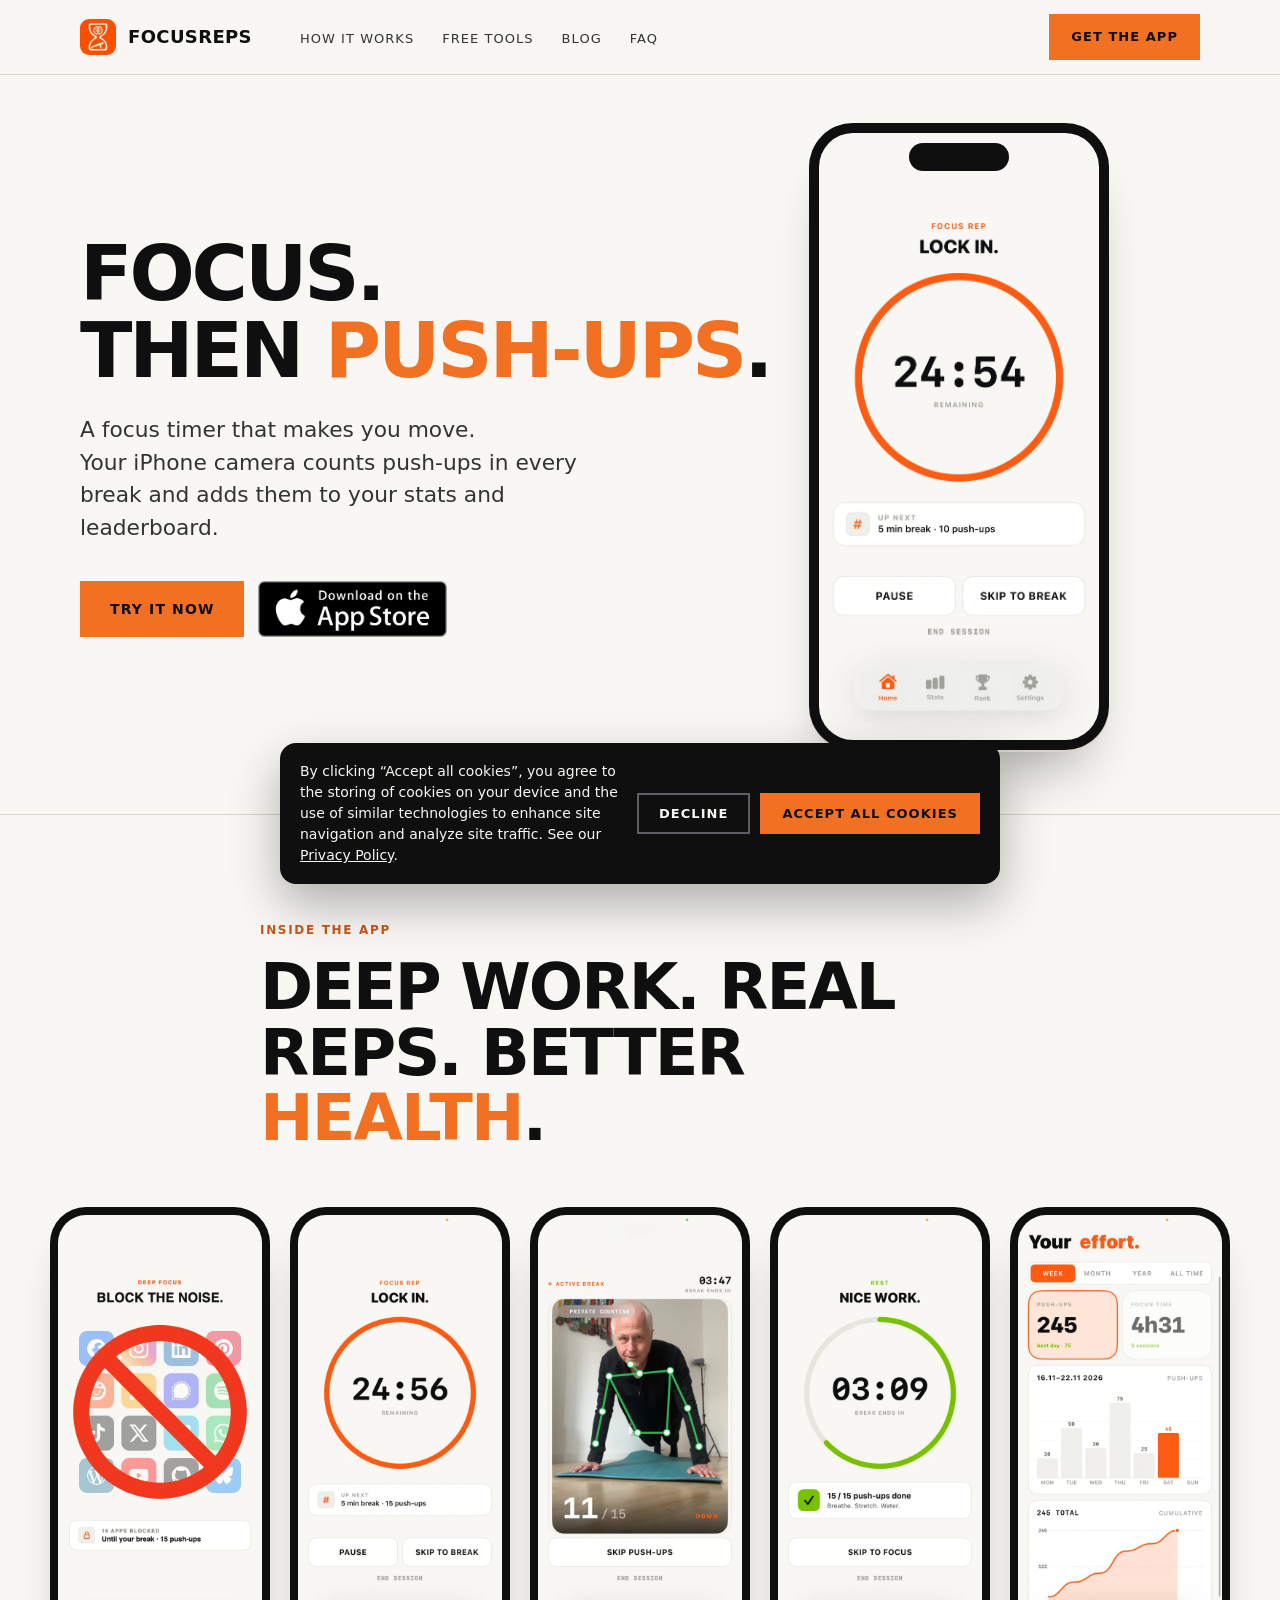
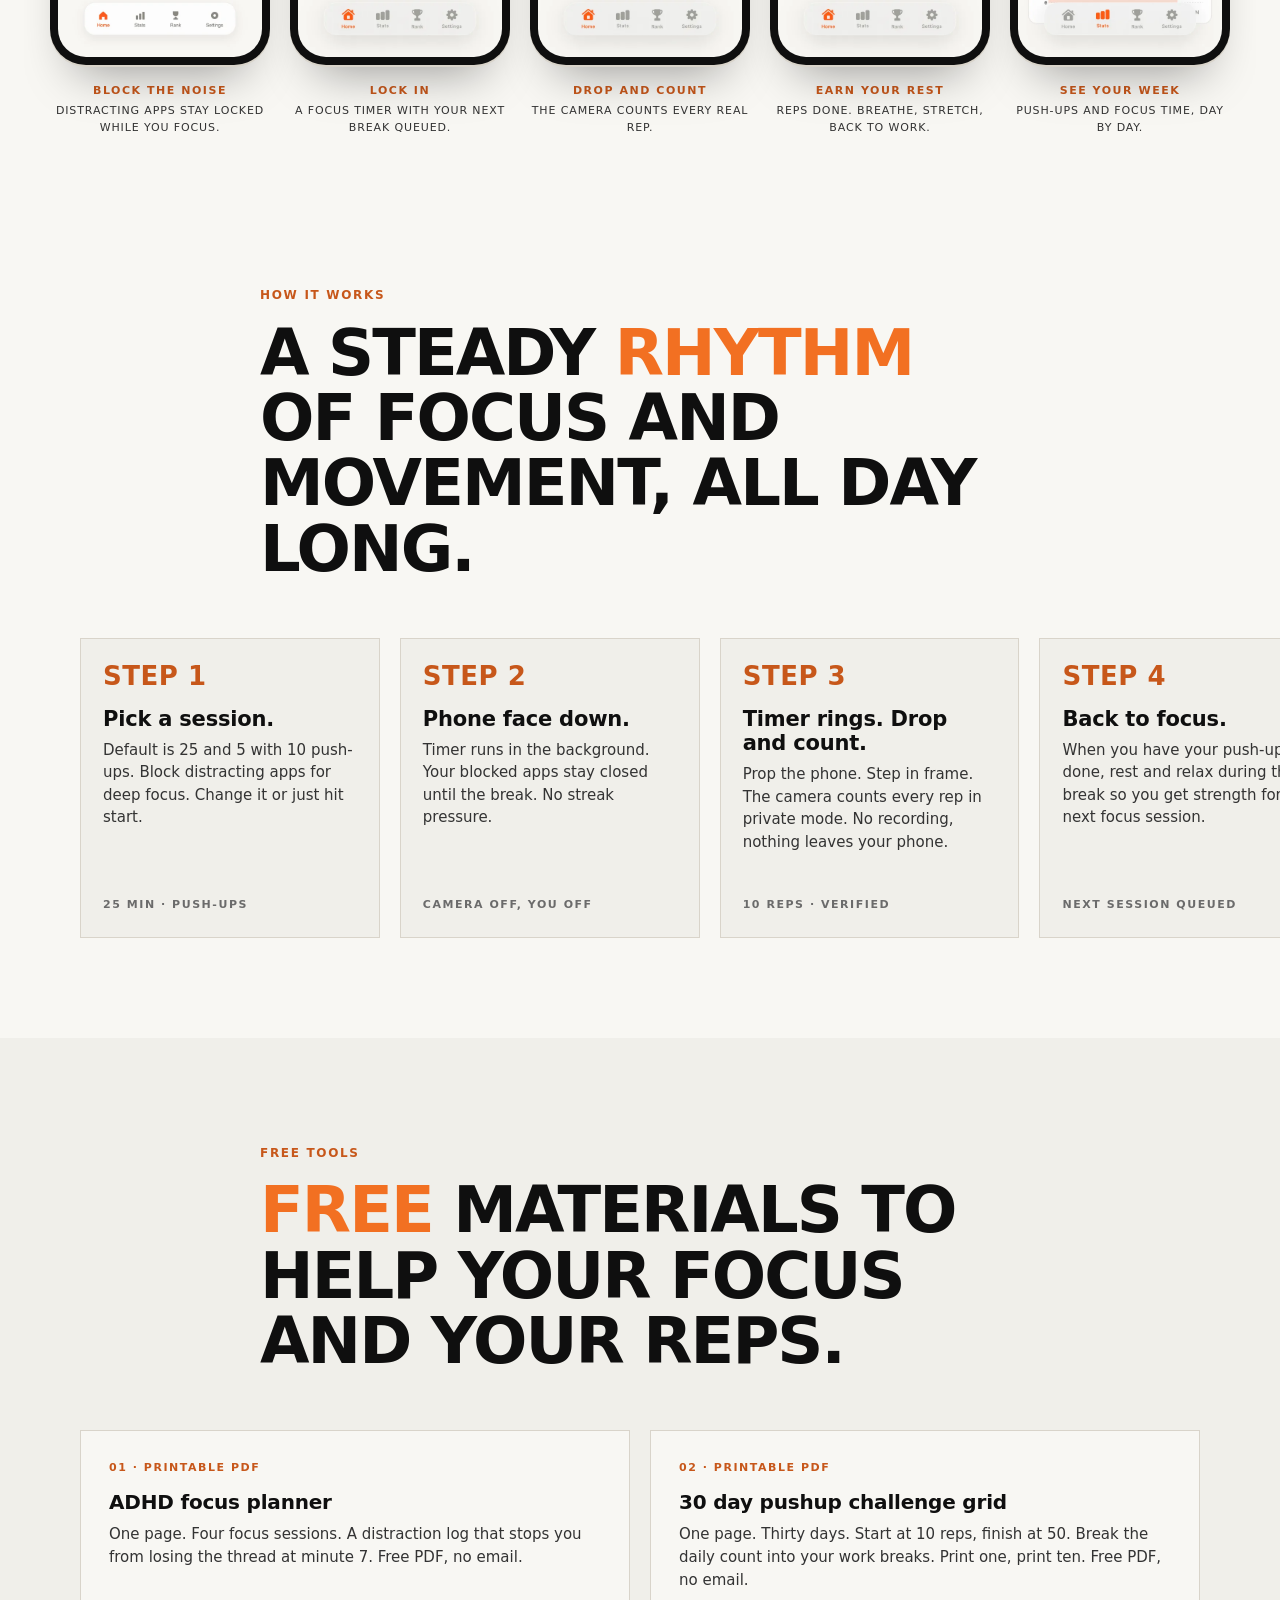
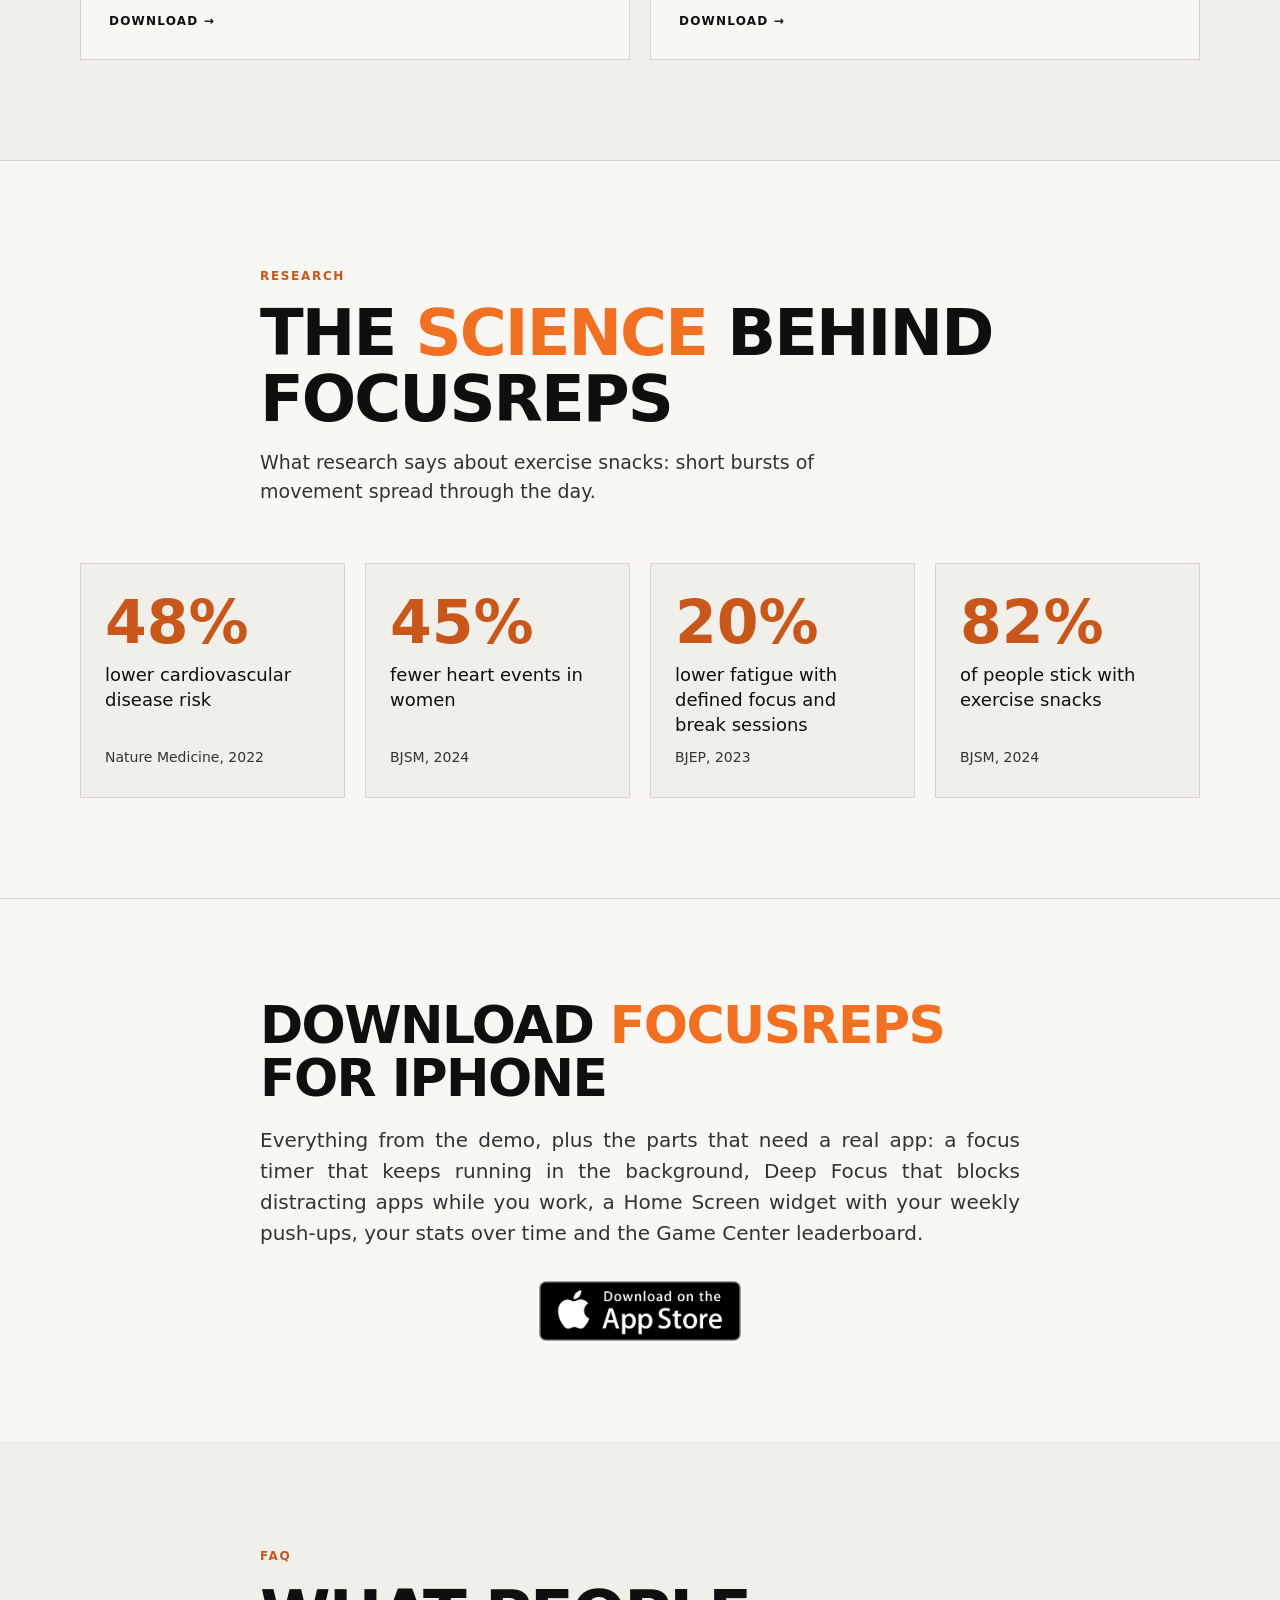
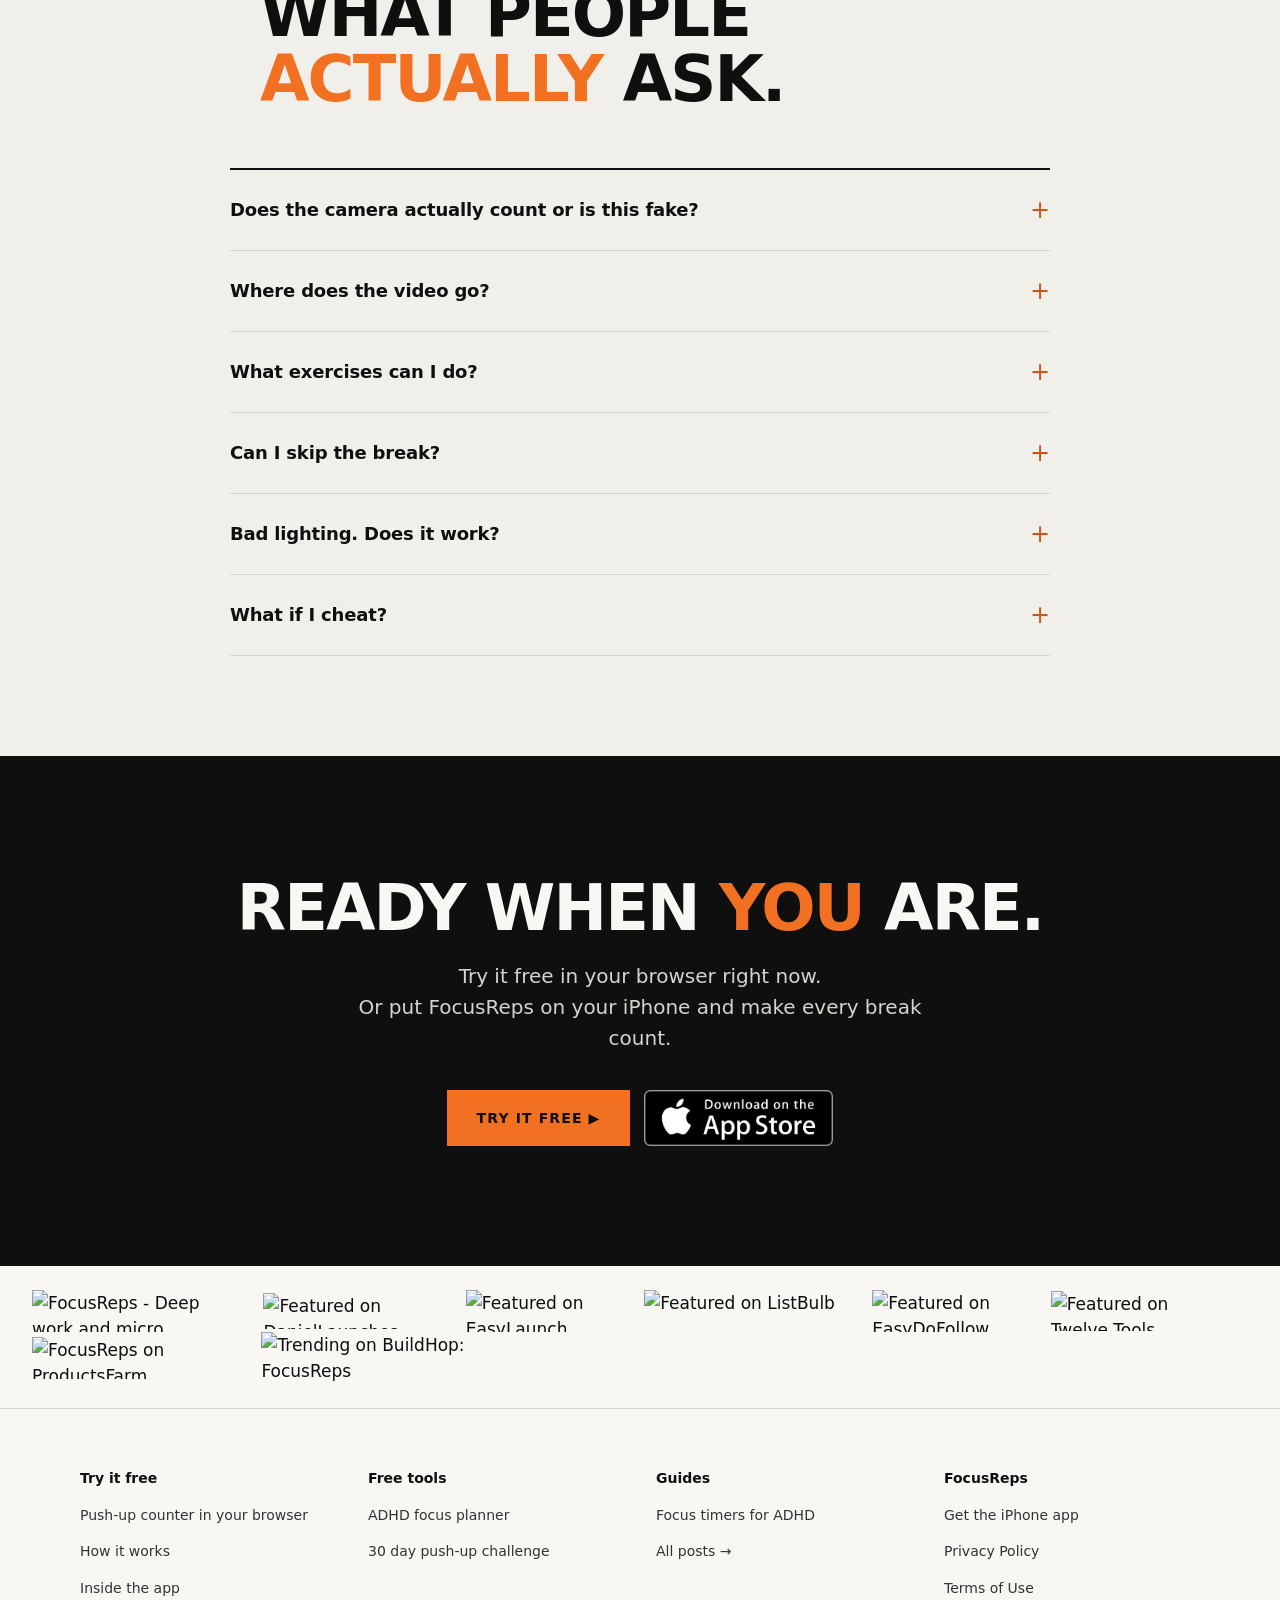
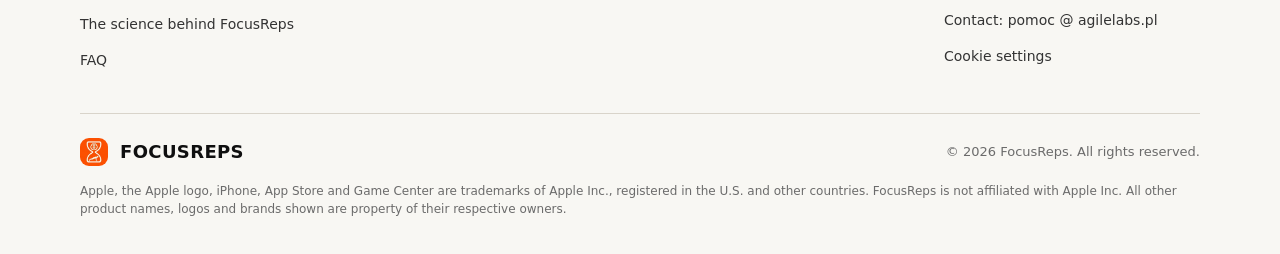
==== commit d7a7421d: "SEO basics: robots, sitemap, llms.txt, 404, smart app banner, clean URLs, light icons, richer schema" ====
--- a/index.html
+++ b/index.html
@@ -26,8 +26,9 @@
 <meta name="twitter:description" content="25 min work. 10 push-ups. Your camera counts." />
 <meta name="twitter:image" content="https://focusreps.app/og.png" />
 
-<link rel="icon" type="image/png" href="app-icon.png" />
-<link rel="apple-touch-icon" href="app-icon.png" />
+<link rel="icon" type="image/png" sizes="32x32" href="/favicon-32.png" />
+<link rel="apple-touch-icon" sizes="180x180" href="/apple-touch-icon.png" />
+<meta name="apple-itunes-app" content="app-id=6827547307" />
 
 
 <link rel="stylesheet" href="styles.css" />
@@ -56,7 +57,7 @@
   "@context": "https://schema.org",
   "@type": "SoftwareApplication",
   "name": "FocusReps",
-  "operatingSystem": "iOS 17",
+  "operatingSystem": "iOS 17.0 or later",
   "applicationCategory": "ProductivityApplication",
   "applicationSubCategory": "HealthApplication",
   "description": "Focus timer with a camera-based push-up counter. Work in focused blocks, move in the breaks.",
@@ -66,7 +67,15 @@
     "priceCurrency": "USD"
   },
   "url": "https://focusreps.app/",
-  "image": "https://focusreps.app/og.png"
+  "downloadUrl": "https://apps.apple.com/us/app/focus-push-up-set-focusreps/id6827547307",
+  "installUrl": "https://apps.apple.com/us/app/focus-push-up-set-focusreps/id6827547307",
+  "image": "https://focusreps.app/og.png",
+  "screenshot": [
+    "https://focusreps.app/screens/focus.webp",
+    "https://focusreps.app/screens/pushups.webp",
+    "https://focusreps.app/screens/stats.webp"
+  ],
+  "publisher": { "@type": "Organization", "name": "FocusReps", "url": "https://focusreps.app/" }
 }
 </script>
 
@@ -76,8 +85,20 @@
   "@type": "Organization",
   "name": "FocusReps",
   "url": "https://focusreps.app/",
-  "logo": "https://focusreps.app/og.png",
-  "sameAs": []
+  "logo": "https://focusreps.app/apple-touch-icon.png",
+  "sameAs": [
+    "https://apps.apple.com/us/app/focus-push-up-set-focusreps/id6827547307",
+    "https://www.producthunt.com/products/focusreps"
+  ]
+}
+</script>
+
+<script type="application/ld+json">
+{
+  "@context": "https://schema.org",
+  "@type": "WebSite",
+  "name": "FocusReps",
+  "url": "https://focusreps.app/"
 }
 </script>
 
@@ -144,14 +165,14 @@
 
 <header class="site-header">
   <nav class="nav" aria-label="Primary">
-    <a class="brand" href="index.html" aria-label="FocusReps home">
-      <img class="brand-icon" src="app-icon.png" alt="" width="36" height="36" />
+    <a class="brand" href="/" aria-label="FocusReps home">
+      <img class="brand-icon" src="/icon-96.webp" alt="" width="36" height="36" />
       <span class="brand-name">FocusReps</span>
     </a>
     <ul class="nav-list">
       <li><a href="#how">How it works</a></li>
       <li><a href="#tools">Free Tools</a></li>
-      <li><a href="blog/index.html">Blog</a></li>
+      <li><a href="/blog/">Blog</a></li>
       <li><a href="#faq">FAQ</a></li>
     </ul>
     <a class="nav-cta" href="https://apps.apple.com/us/app/focus-push-up-set-focusreps/id6827547307?ppid=c766ab44-a775-4fb3-ad46-c6d85a74fd3a">Get the App</a>
@@ -177,7 +198,7 @@
 
       <div class="phone-visual" aria-hidden="true">
         <div class="phone-frame">
-          <video class="phone-video" autoplay muted loop playsinline preload="auto" poster="app-screen-lockin.png">
+          <video class="phone-video" autoplay muted loop playsinline preload="metadata" poster="poster.webp">
             <source src="app-video-2.mp4" type="video/mp4" />
           </video>
         </div>
@@ -373,13 +394,13 @@
       <h2 id="tools-teaser-title"><em>Free</em> materials to help your focus and your reps.</h2>
     </header>
     <div class="tools-grid">
-      <a class="tool-card" href="tools/adhd-focus-planner/index.html">
+      <a class="tool-card" href="/tools/adhd-focus-planner/">
         <span class="tool-tag">01 · Printable PDF</span>
         <h3>ADHD focus planner</h3>
         <p>One page. Four focus sessions. A distraction log that stops you from losing the thread at minute 7. Free PDF, no email.</p>
         <span class="tool-cta">Download →</span>
       </a>
-      <a class="tool-card" href="tools/30-day-pushup-challenge/index.html">
+      <a class="tool-card" href="/tools/30-day-pushup-challenge/">
         <span class="tool-tag">02 · Printable PDF</span>
         <h3>30 day pushup challenge grid</h3>
         <p>One page. Thirty days. Start at 10 reps, finish at 50. Break the daily count into your work breaks. Print one, print ten. Free PDF, no email.</p>
@@ -527,25 +548,25 @@
     <nav aria-labelledby="ft-try">
       <h3 id="ft-try">Try it free</h3>
       <ul>
-        <li><a href="index.html?demo">Push-up counter in your browser</a></li>
-        <li><a href="index.html#how">How it works</a></li>
-        <li><a href="index.html#showcase">Inside the app</a></li>
-        <li><a href="index.html#science">The science behind FocusReps</a></li>
-        <li><a href="index.html#faq">FAQ</a></li>
+        <li><a href="/?demo">Push-up counter in your browser</a></li>
+        <li><a href="/#how">How it works</a></li>
+        <li><a href="/#showcase">Inside the app</a></li>
+        <li><a href="/#science">The science behind FocusReps</a></li>
+        <li><a href="/#faq">FAQ</a></li>
       </ul>
     </nav>
     <nav aria-labelledby="ft-tools">
       <h3 id="ft-tools">Free tools</h3>
       <ul>
-        <li><a href="tools/adhd-focus-planner/index.html">ADHD focus planner</a></li>
-        <li><a href="tools/30-day-pushup-challenge/index.html">30 day push-up challenge</a></li>
+        <li><a href="/tools/adhd-focus-planner/">ADHD focus planner</a></li>
+        <li><a href="/tools/30-day-pushup-challenge/">30 day push-up challenge</a></li>
       </ul>
     </nav>
     <nav aria-labelledby="ft-blog">
       <h3 id="ft-blog">Guides</h3>
       <ul>
-        <li><a href="blog/pomodoro-for-adhd/index.html">Focus timers for ADHD</a></li>
-        <li><a href="blog/index.html">All posts →</a></li>
+        <li><a href="/blog/pomodoro-for-adhd/">Focus timers for ADHD</a></li>
+        <li><a href="/blog/">All posts →</a></li>
       </ul>
     </nav>
     <nav aria-labelledby="ft-app">
@@ -560,60 +581,14 @@
     </nav>
   </div>
   <div class="footer-bottom">
-    <a class="brand" href="index.html" aria-label="FocusReps home">
-      <img class="brand-icon" src="app-icon.png" alt="" width="28" height="28" style="width:28px;height:28px" />
+    <a class="brand" href="/" aria-label="FocusReps home">
+      <img class="brand-icon" src="/icon-96.webp" alt="" width="28" height="28" style="width:28px;height:28px" />
       <span class="brand-name">FocusReps</span>
     </a>
     <p class="copy">© 2026 FocusReps. All rights reserved.</p>
   </div>
   <p class="footer-legal">Apple, the Apple logo, iPhone, App Store and Game Center are trademarks of Apple Inc., registered in the U.S. and other countries. FocusReps is not affiliated with Apple Inc. All other product names, logos and brands shown are property of their respective owners.</p>
 </footer>
-
-<script>
-(function () {
-  var FORM_ACTION = "https://docs.google.com/forms/d/e/1FAIpQLSe_aKbn0mp4SOPrQbG-kjA4OW1ZfELICnvFQA2vUutSlAQRjQ/formResponse";
-  var ENTRY_EMAIL = "entry.155826540";
-  var EMAIL_RE = /^[^\s@]+@[^\s@]+\.[^\s@]+$/;
-
-  function handle(form) {
-    form.addEventListener("submit", function (e) {
-      e.preventDefault();
-      var status = form.querySelector(".wl-status");
-      var button = form.querySelector("button[type=submit]");
-      var emailInput = form.querySelector("input[name=email]");
-      var email = emailInput ? emailInput.value.trim() : "";
-
-      status.classList.remove("is-ok", "is-err");
-
-      if (!EMAIL_RE.test(email)) { status.textContent = "Please enter a valid email."; status.classList.add("is-err"); return; }
-
-      button.disabled = true;
-      status.textContent = "Sending…";
-
-      var data = new FormData();
-      data.append(ENTRY_EMAIL, email);
-
-      fetch(FORM_ACTION, { method: "POST", mode: "no-cors", body: data })
-        .then(function () {
-          form.reset();
-          status.textContent = "Thanks. You're on the list.";
-          status.classList.add("is-ok");
-          button.disabled = false;
-          if (window.posthog) {
-            window.posthog.capture('web.focusreps.waitlist_submit', { form_id: form.id || null });
-          }
-        })
-        .catch(function () {
-          status.textContent = "Something went wrong. Please try again.";
-          status.classList.add("is-err");
-          button.disabled = false;
-        });
-    });
-  }
-
-  document.querySelectorAll("form[data-waitlist]").forEach(handle);
-})();
-</script>
 
 
 
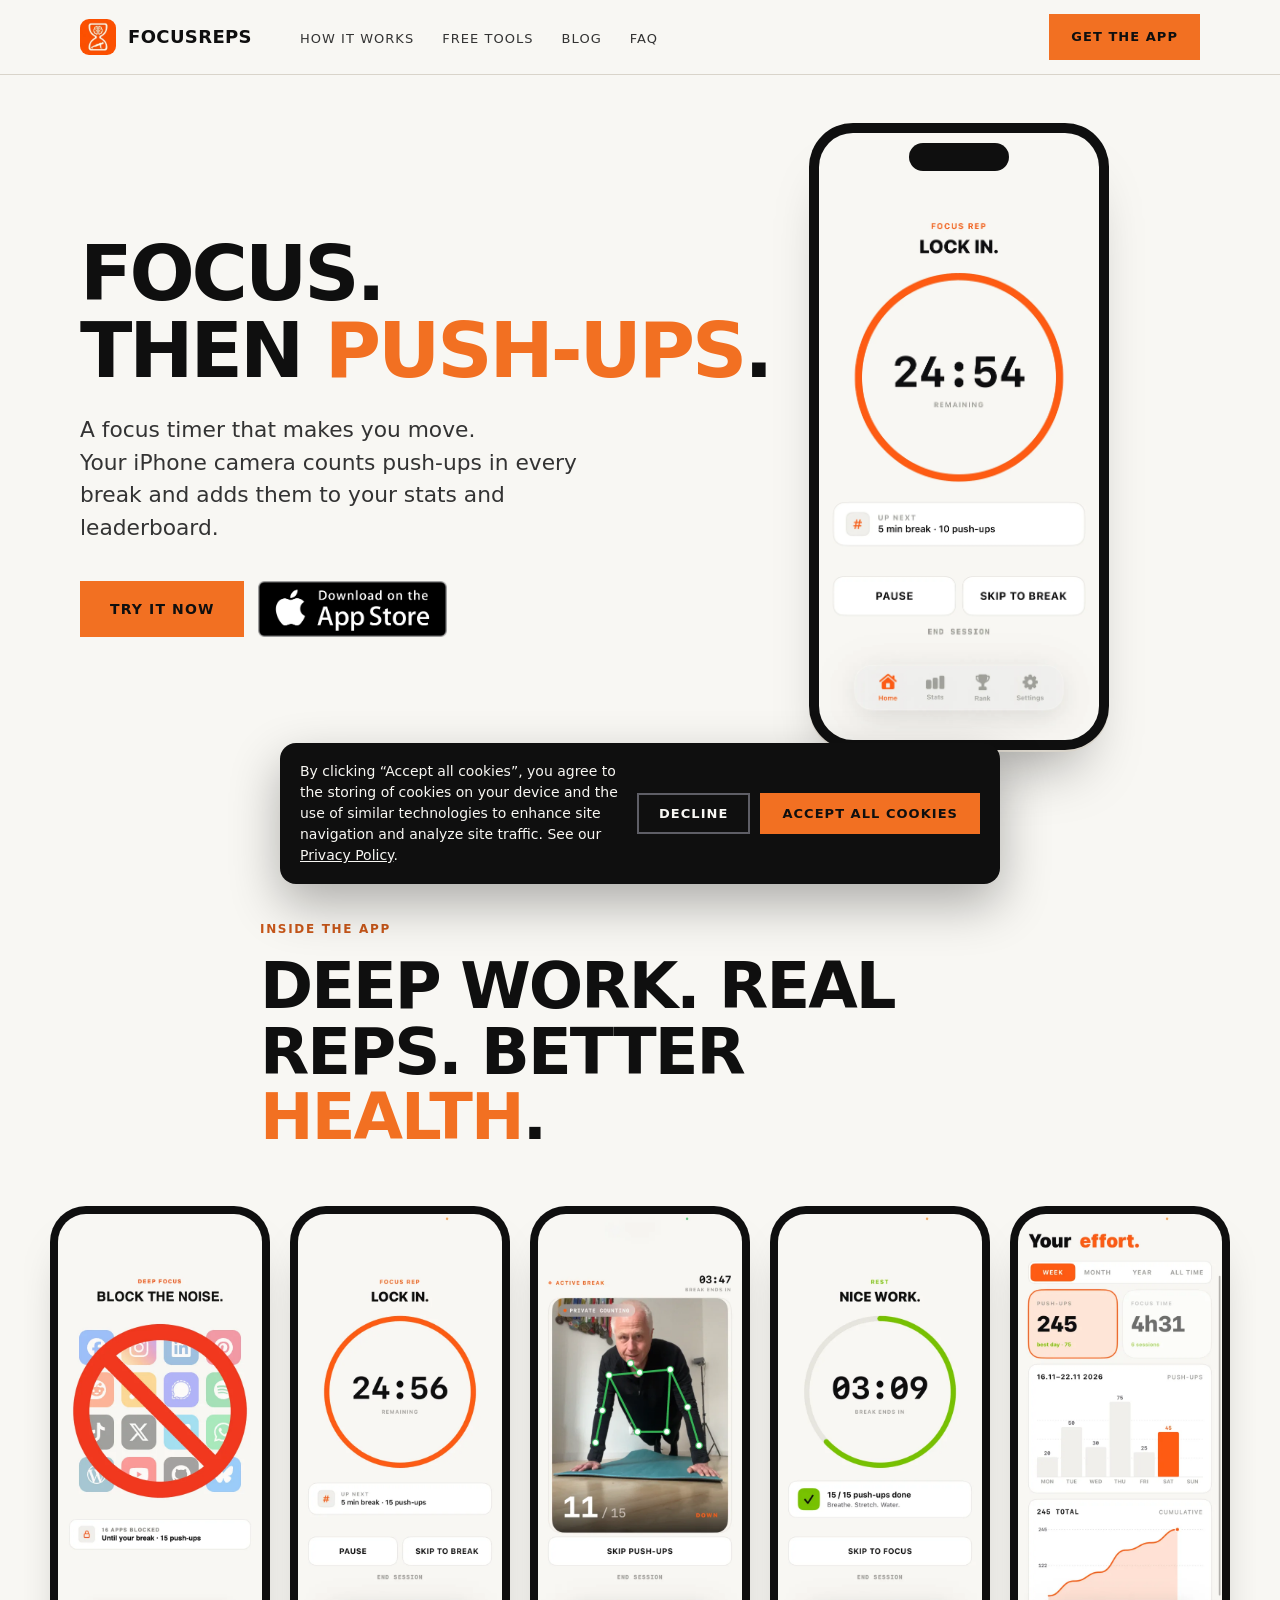
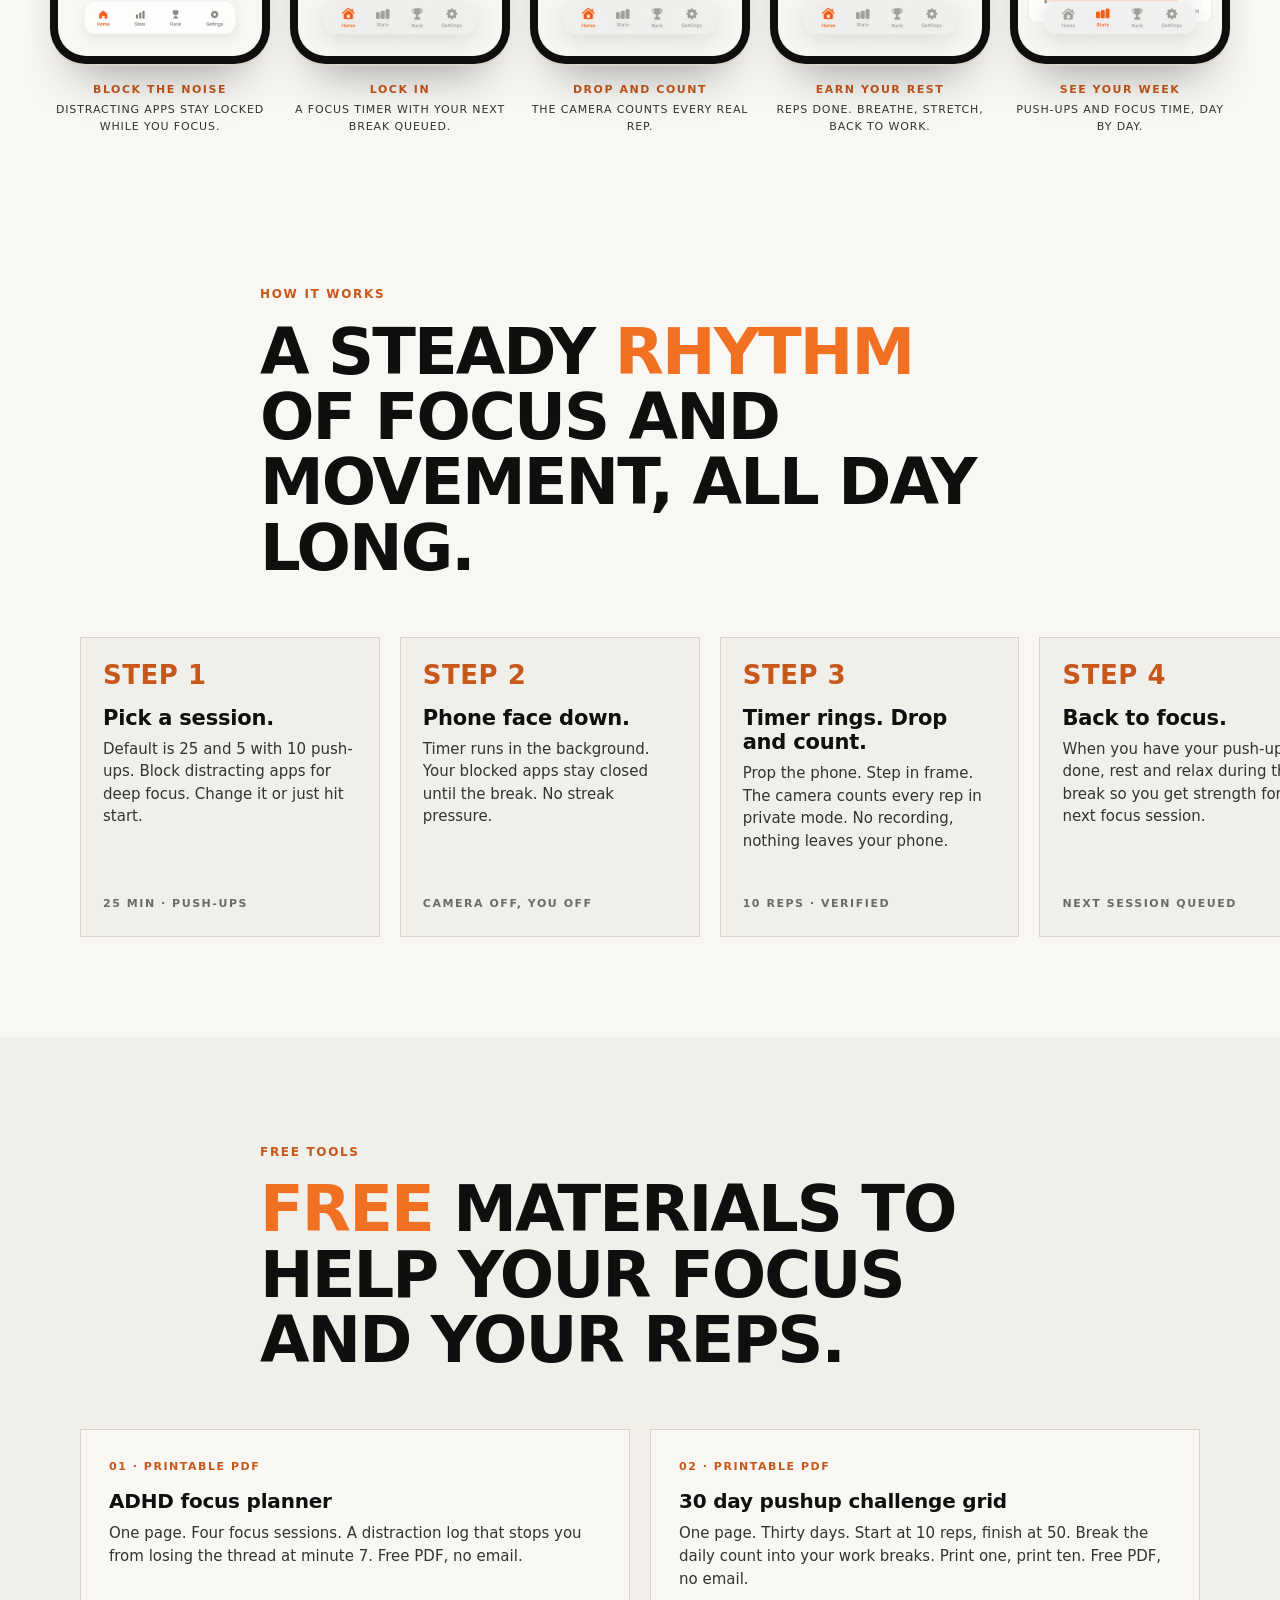
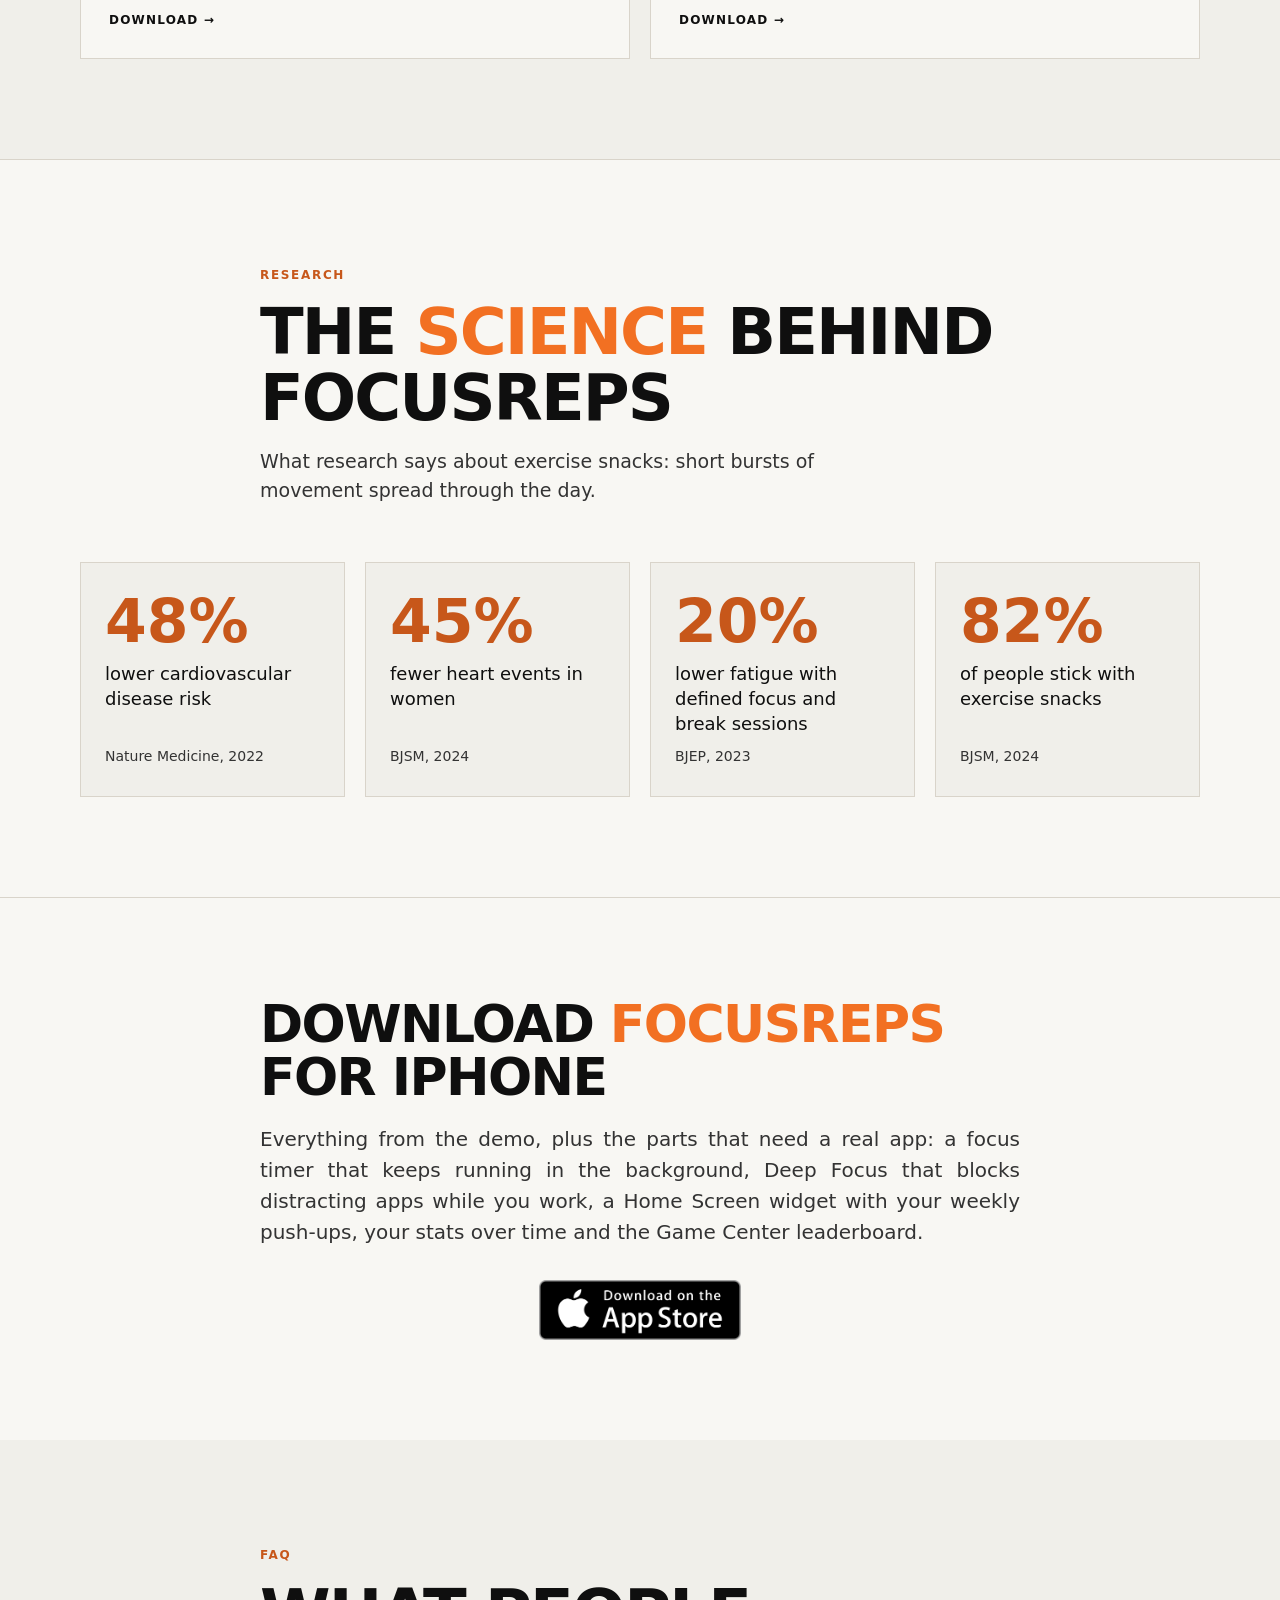
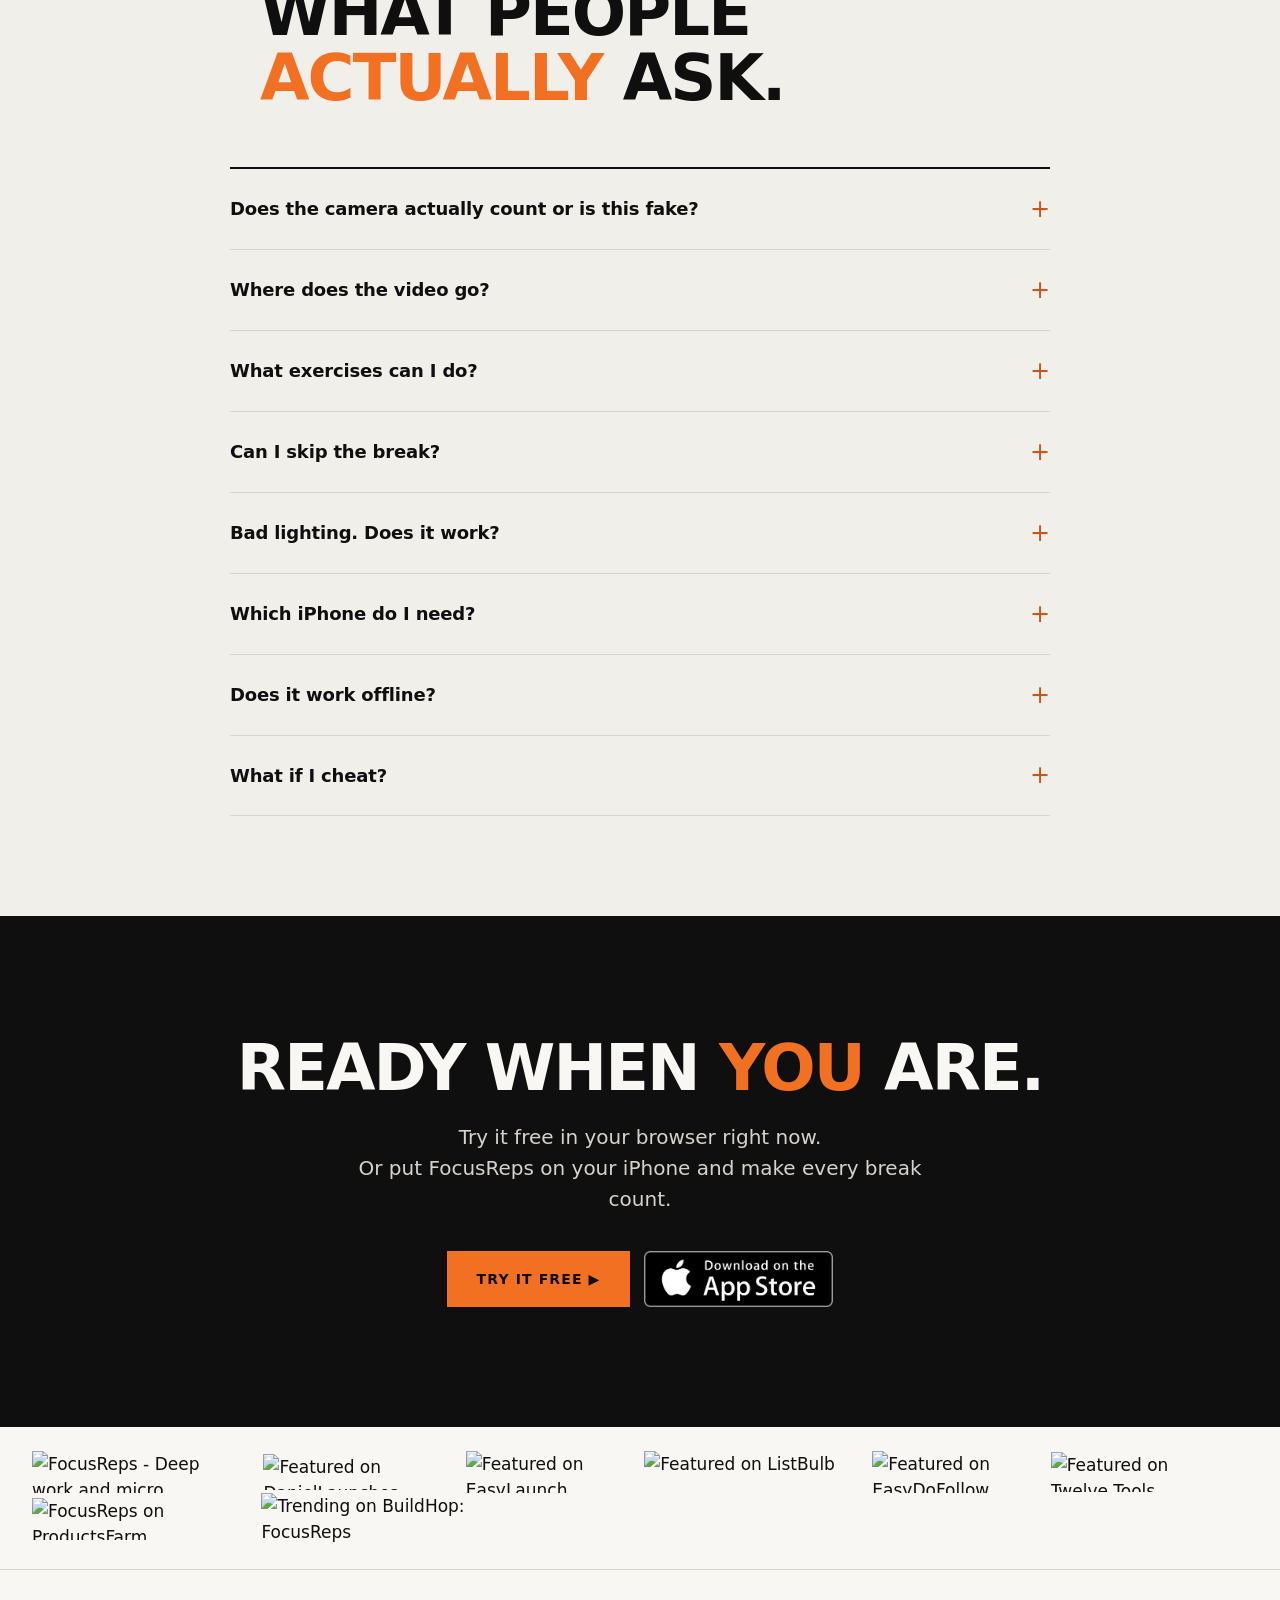
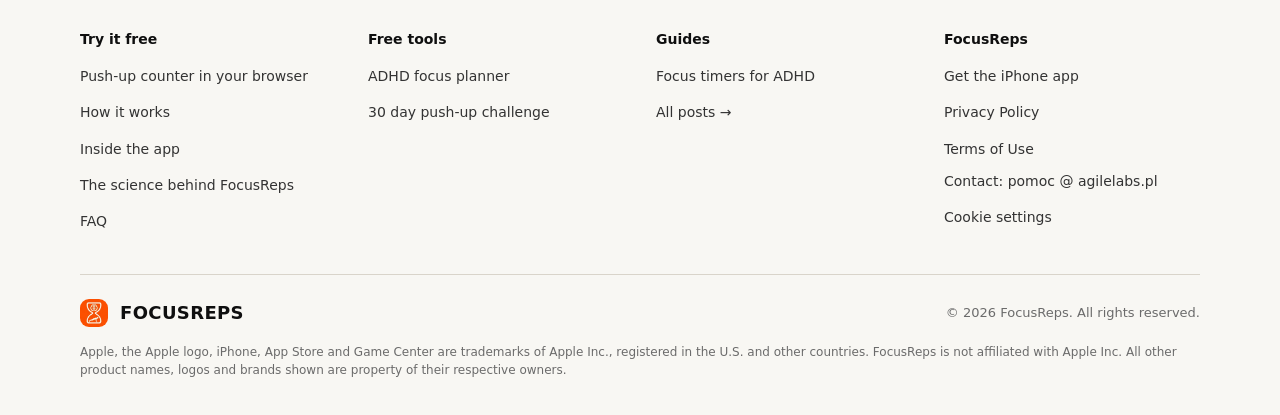
==== commit 0a29024b: "FAQ: iPhone requirements and offline use Co-Authored-By: Claude Opus 5.5 <noreply@anthropic.com>" ====
--- a/index.html
+++ b/index.html
@@ -34,23 +34,7 @@
 <link rel="stylesheet" href="styles.css" />
 <link rel="stylesheet" href="demo/demo.css" />
 
-<script>
-// Analytics load only after cookie consent (see #cookie-banner).
-function frLoadAnalytics() {
-if (window.__frAnalytics) return;
-window.__frAnalytics = true;
-!function(t,e){var o,n,p,r;e.__SV||(window.posthog=e,e._i=[],e.init=function(i,s,a){function g(t,e){var o=e.split(".");2==o.length&&(t=t[o[0]],e=o[1]),t[e]=function(){t.push([e].concat(Array.prototype.slice.call(arguments,0)))}}(p=t.createElement("script")).type="text/javascript",p.crossOrigin="anonymous",p.async=!0,p.src=s.api_host.replace(".i.posthog.com","-assets.i.posthog.com")+"/static/array.js",(r=t.getElementsByTagName("script")[0]).parentNode.insertBefore(p,r);var u=e;for(void 0!==a?u=e[a]=[]:a="posthog",u.people=u.people||[],u.toString=function(t){var e="posthog";return"posthog"!==a&&(e+="."+a),t||(e+=" (stub)"),e},u.people.toString=function(){return u.toString(1)+".people (stub)"},o="init capture register register_once register_for_session unregister unregister_for_session getFeatureFlag getFeatureFlagPayload isFeatureEnabled reloadFeatureFlags updateEarlyAccessFeatureEnrollment getEarlyAccessFeatures on onFeatureFlags onSessionId getSurveys getActiveMatchingSurveys renderSurvey canRenderSurvey getNextSurveyStep identify setPersonProperties group resetGroups setPersonPropertiesForFlags resetPersonPropertiesForFlags setGroupPropertiesForFlags resetGroupPropertiesForFlags reset get_distinct_id getGroups get_session_id get_session_replay_url alias set_config startSessionRecording stopSessionRecording sessionRecordingStarted captureException loadToolbar get_property getSessionProperty createPersonProfile opt_in_capturing opt_out_capturing has_opted_in_capturing has_opted_out_capturing clear_opt_in_out_capturing debug".split(" "),n=0;n<o.length;n++)g(u,o[n]);e._i.push([i,s,a])},e.__SV=1)}(document,window.posthog||[]);
-posthog.init('phc_x9aujhwB7UGrY7GUKtDUT2NqDMefkAZk86peGeGWo5u2', {
-  api_host: 'https://eu.posthog.com',
-  person_profiles: 'identified_only',
-  capture_pageview: false,
-  autocapture: false
-});
-posthog.register({ source: 'web.focusreps' });
-posthog.capture('web.focusreps.pageview');
-}
-try { if (localStorage.getItem('fr.consent') === 'yes') frLoadAnalytics(); } catch (e) {}
-</script>
+<script src="/analytics.js" defer></script>
 
 <script type="application/ld+json">
 {
@@ -149,6 +133,22 @@
     },
     {
       "@type": "Question",
+      "name": "Which iPhone do I need?",
+      "acceptedAnswer": {
+        "@type": "Answer",
+        "text": "Any iPhone with iOS 17 or later. The camera counter runs on the phone itself."
+      }
+    },
+    {
+      "@type": "Question",
+      "name": "Does it work offline?",
+      "acceptedAnswer": {
+        "@type": "Answer",
+        "text": "Yes. Timer, camera counting and stats work without internet. Only the Game Center leaderboard needs a connection."
+      }
+    },
+    {
+      "@type": "Question",
       "name": "What if I cheat?",
       "acceptedAnswer": {
         "@type": "Answer",
@@ -495,6 +495,14 @@
       <details>
         <summary>Bad lighting. Does it work?</summary>
         <p>Needs enough light to see your joints. A normally lit room is fine. A dark bedroom with one lamp will be unreliable. The app warns you before you start.</p>
+      </details>
+      <details>
+        <summary>Which iPhone do I need?</summary>
+        <p>Any iPhone with iOS 17 or later. The camera counter runs on the phone itself.</p>
+      </details>
+      <details>
+        <summary>Does it work offline?</summary>
+        <p>Yes. Timer, camera counting and stats work without internet. Only the Game Center leaderboard needs a connection.</p>
       </details>
       <details>
         <summary>What if I cheat?</summary>
@@ -599,26 +607,6 @@
     <button type="button" class="btn" data-consent="yes">Accept all cookies</button>
   </div>
 </div>
-<script>
-(function () {
-  var banner = document.getElementById('cookie-banner');
-  function get() { try { return localStorage.getItem('fr.consent'); } catch (e) { return null; } }
-  function set(v) { try { localStorage.setItem('fr.consent', v); } catch (e) {} }
-  if (!get()) banner.hidden = false;
-  banner.addEventListener('click', function (e) {
-    var b = e.target.closest('[data-consent]');
-    if (!b) return;
-    var yes = b.getAttribute('data-consent') === 'yes';
-    set(yes ? 'yes' : 'no');
-    banner.hidden = true;
-    if (yes) frLoadAnalytics();
-    else if (window.posthog && window.posthog.opt_out_capturing) window.posthog.opt_out_capturing();
-  });
-  document.addEventListener('click', function (e) {
-    if (e.target.closest('[data-cookie-settings]')) banner.hidden = false;
-  });
-})();
-</script>
 <script type="module" src="demo/demo.js"></script>
 </body>
 </html>
--- a/styles.css
+++ b/styles.css
@@ -440,7 +440,6 @@
 .showcase {
   background: var(--cream);
   padding: 100px 24px;
-  border-top: 1px solid var(--line);
 }
 .showcase-grid {
   max-width: 100%; margin: 0 auto; padding: 0 24px 20px;
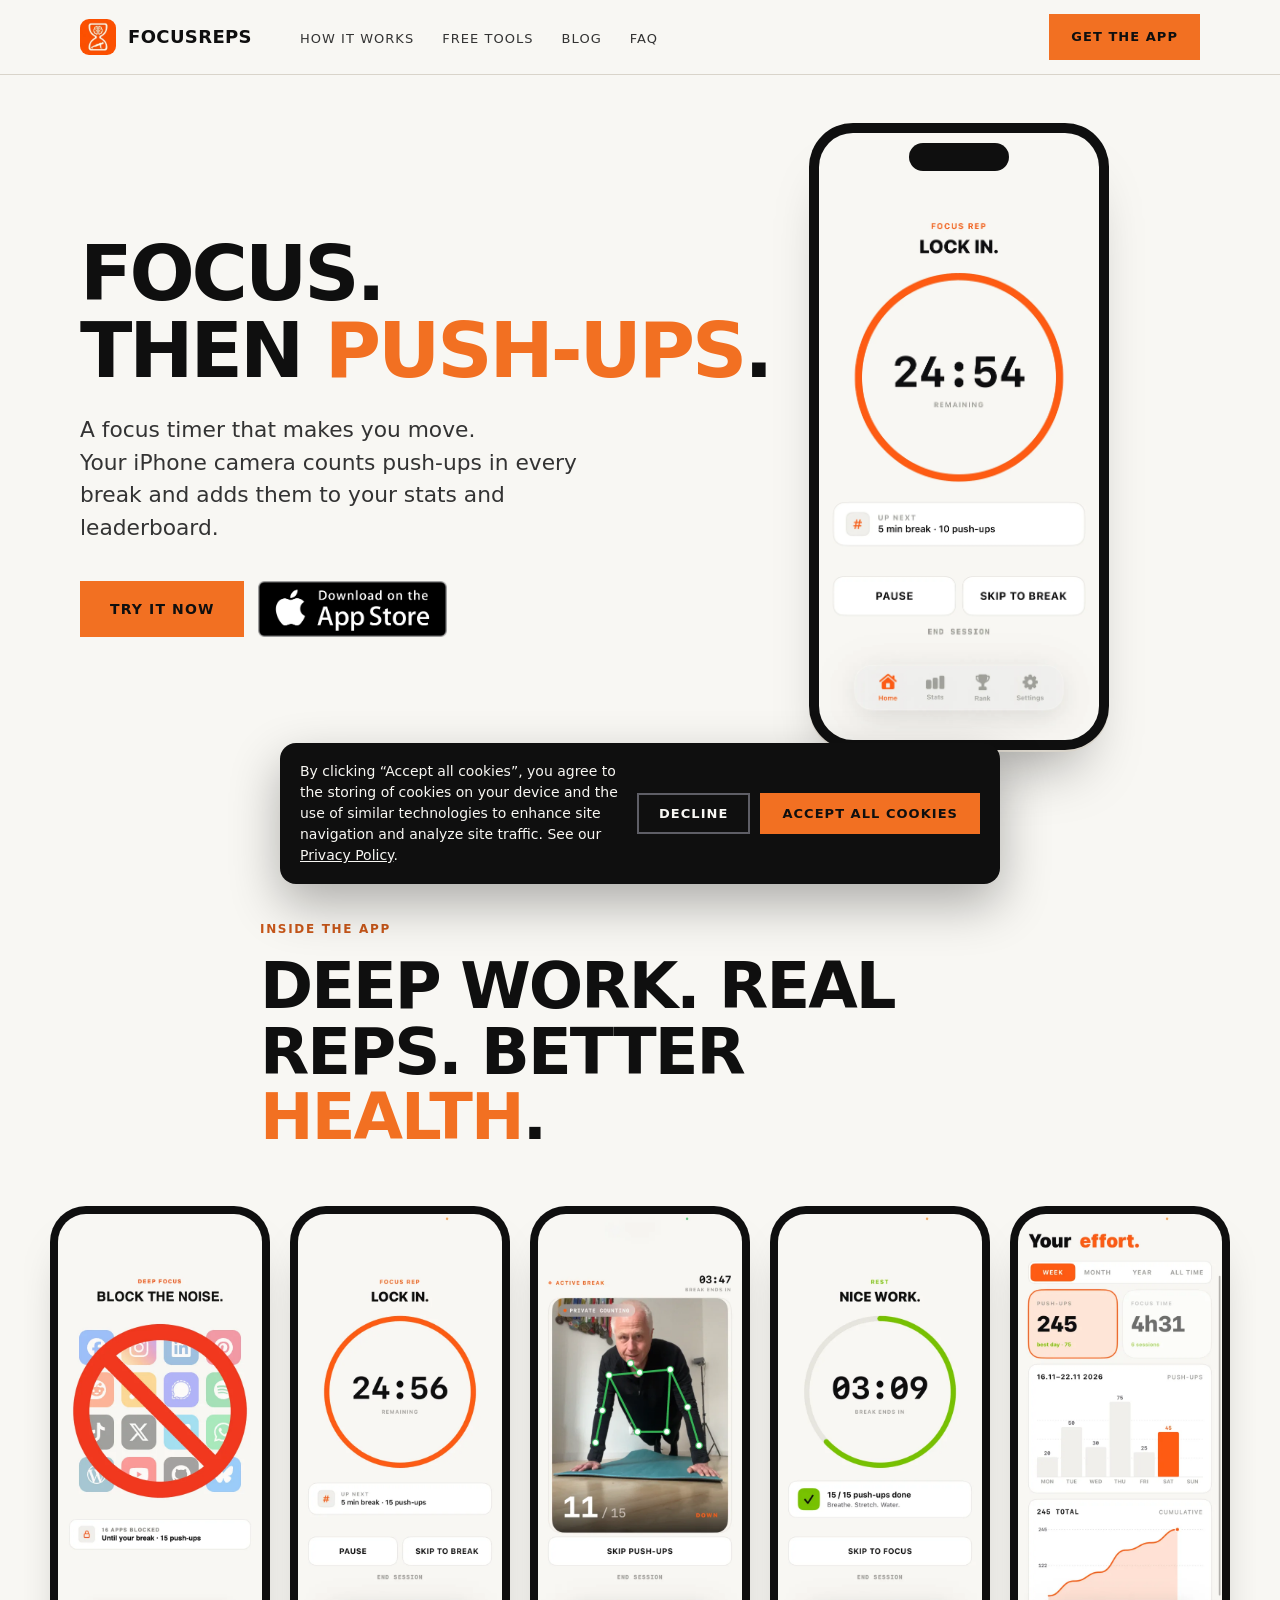
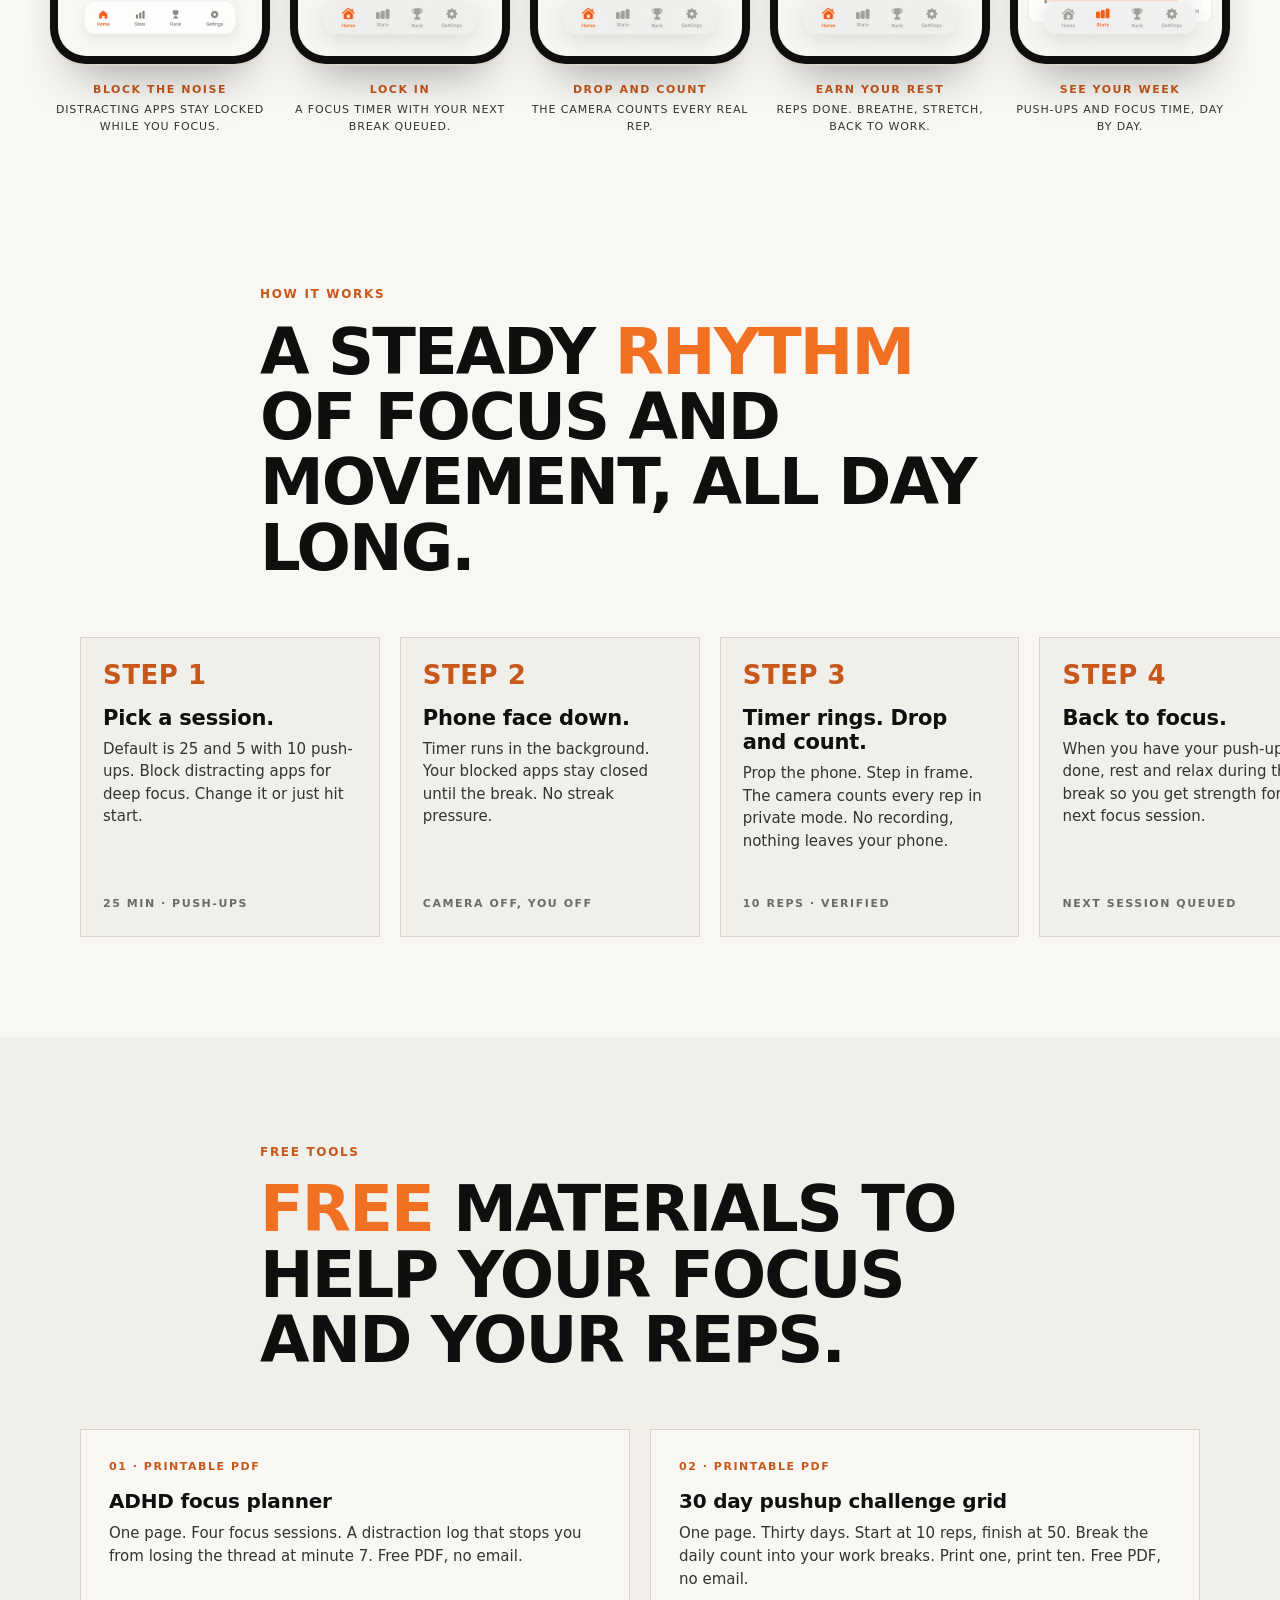
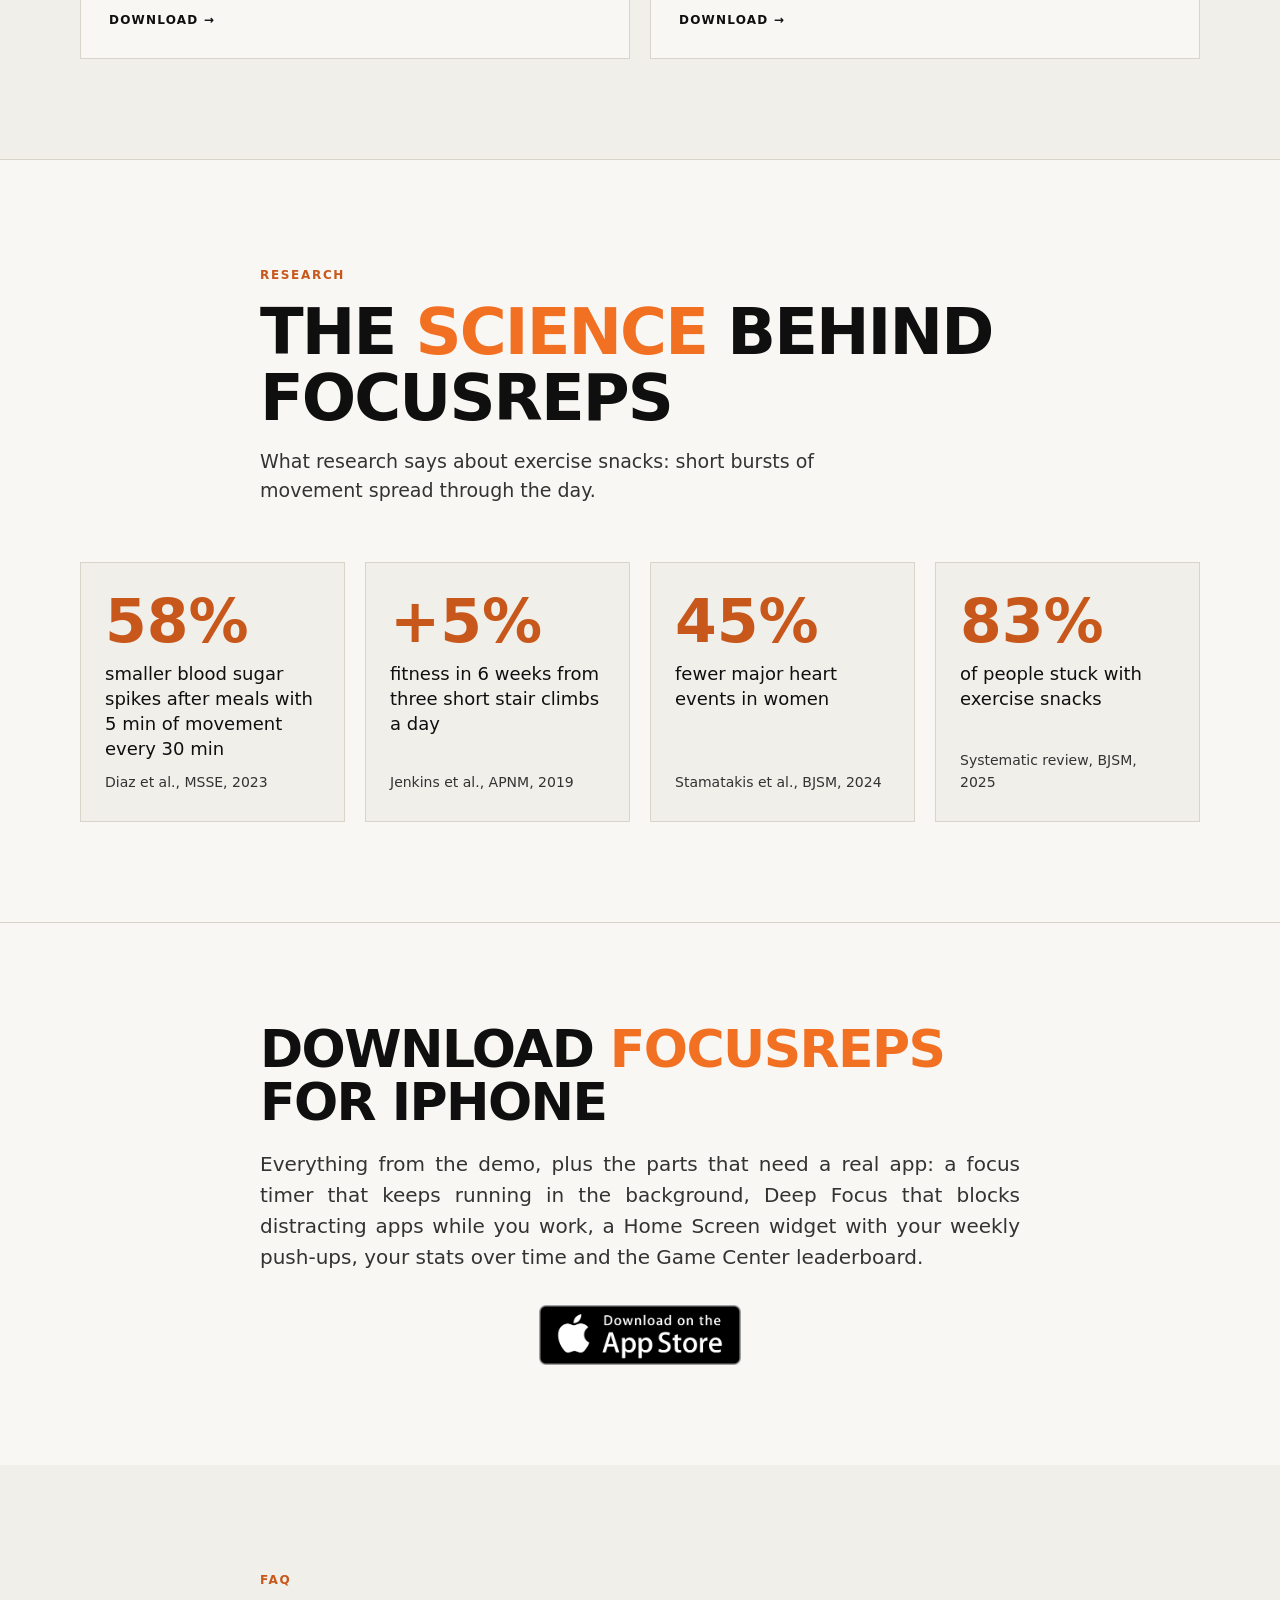
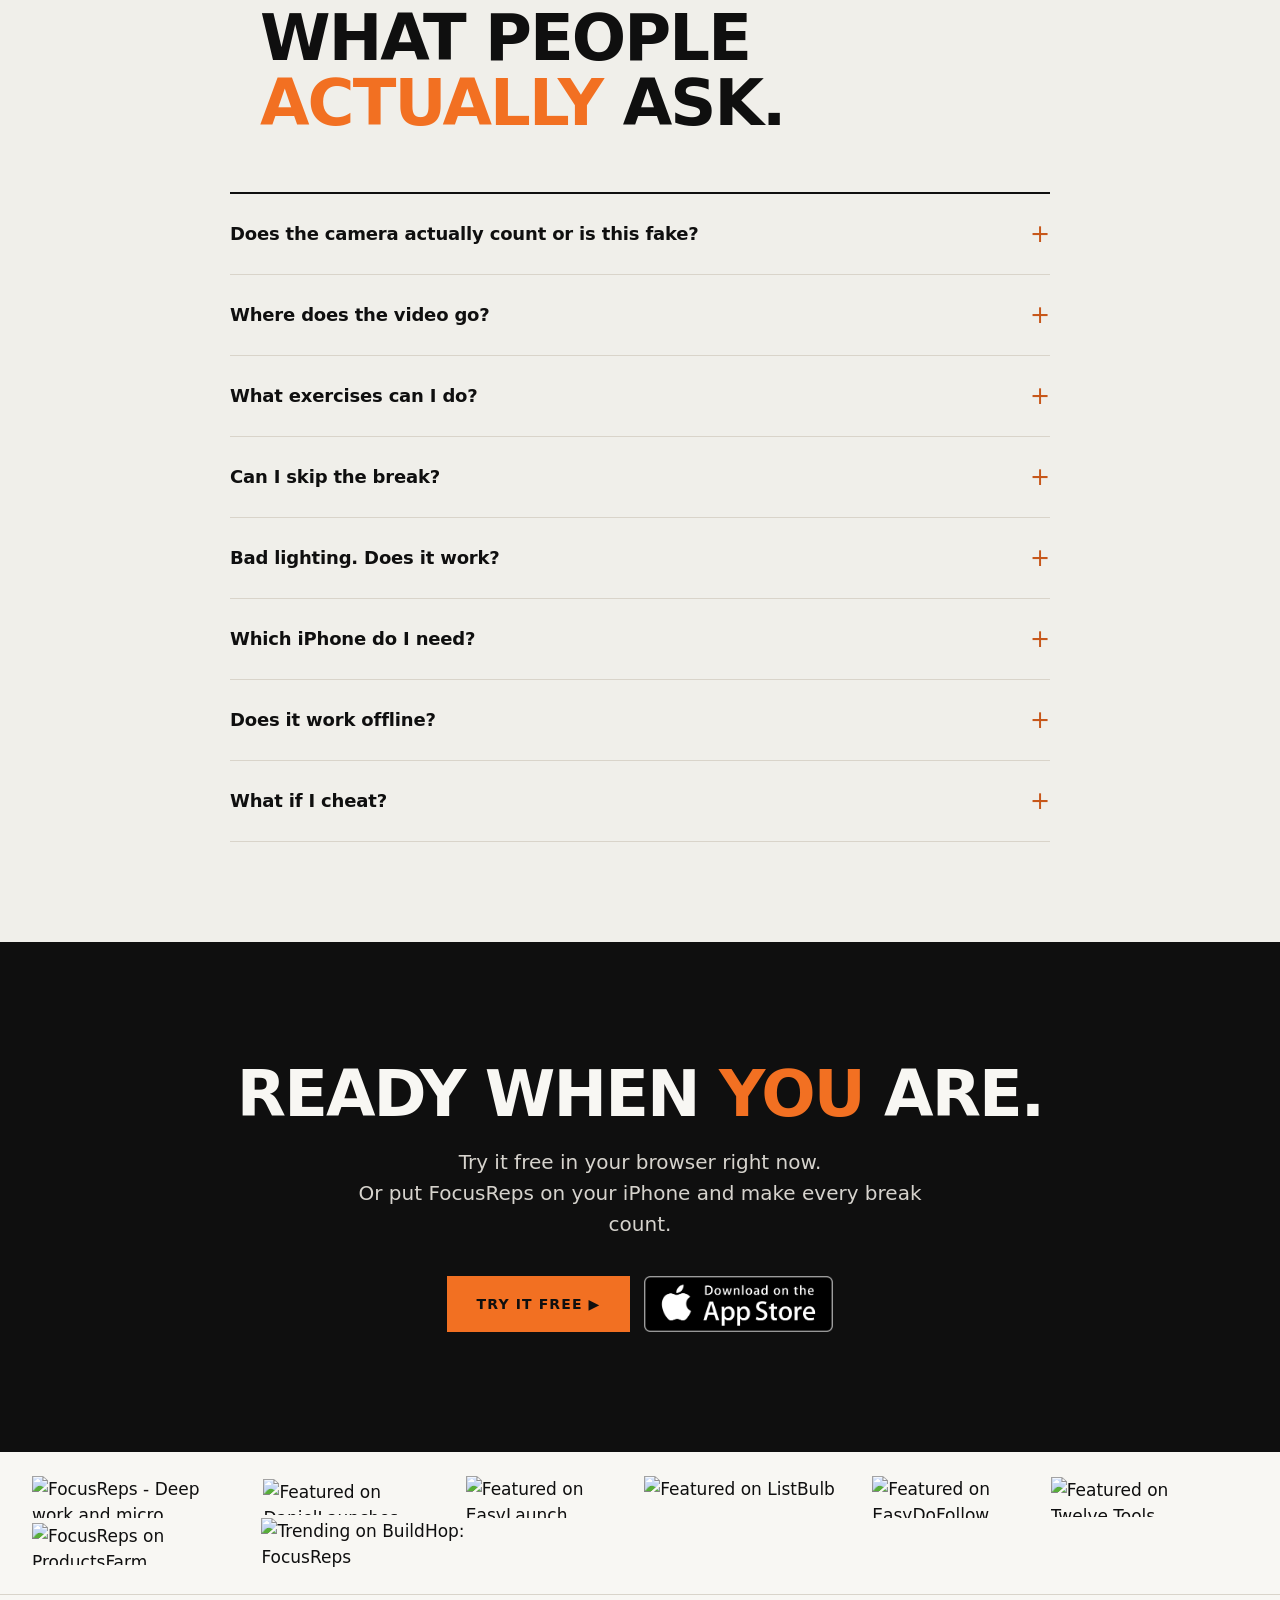
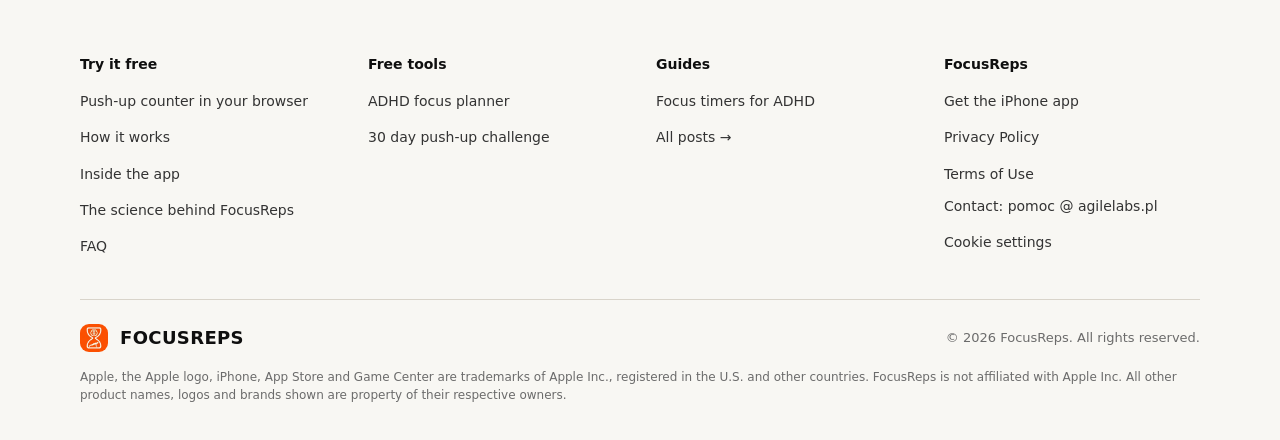
==== commit fe20615a: "Science section: verified stats with author citations, citation schema Co-Authored-By: Claude Opus 5" ====
--- a/index.html
+++ b/index.html
@@ -89,6 +89,22 @@
 <script type="application/ld+json">
 {
   "@context": "https://schema.org",
+  "@type": "WebPage",
+  "name": "FocusReps · Focus. Then push-ups.",
+  "url": "https://focusreps.app/",
+  "dateModified": "2026-11-26",
+  "citation": [
+    { "@type": "ScholarlyArticle", "author": "Diaz et al.", "isPartOf": "Medicine & Science in Sports & Exercise", "datePublished": "2023", "description": "5 minutes of walking every 30 minutes of sitting reduced post-meal blood sugar spikes by 58% and improved mood and fatigue." },
+    { "@type": "ScholarlyArticle", "name": "Do stair climbing exercise \"snacks\" improve cardiorespiratory fitness?", "author": "Jenkins et al.", "isPartOf": "Applied Physiology, Nutrition, and Metabolism", "datePublished": "2019", "sameAs": "https://doi.org/10.1139/apnm-2018-0675" },
+    { "@type": "ScholarlyArticle", "name": "Device-measured vigorous intermittent lifestyle physical activity (VILPA) and major adverse cardiovascular events: evidence of sex differences", "author": "Stamatakis et al.", "isPartOf": "British Journal of Sports Medicine", "datePublished": "2024" },
+    { "@type": "ScholarlyArticle", "isPartOf": "British Journal of Sports Medicine", "datePublished": "2025", "description": "Systematic review of 11 randomised trials on exercise snacks in inactive adults. Adherence 82.8%." }
+  ]
+}
+</script>
+
+<script type="application/ld+json">
+{
+  "@context": "https://schema.org",
   "@type": "FAQPage",
   "mainEntity": [
     {
@@ -417,24 +433,24 @@
     </header>
     <div class="science-grid">
       <article class="science-card">
-        <span class="science-num">48%</span>
-        <p>lower cardiovascular disease risk</p>
-        <cite>Nature Medicine, 2022</cite>
+        <span class="science-num">58%</span>
+        <p>smaller blood sugar spikes after meals with 5 min of movement every 30 min</p>
+        <cite>Diaz et al., MSSE, 2023</cite>
+      </article>
+      <article class="science-card">
+        <span class="science-num">+5%</span>
+        <p>fitness in 6 weeks from three short stair climbs a day</p>
+        <cite>Jenkins et al., APNM, 2019</cite>
       </article>
       <article class="science-card">
         <span class="science-num">45%</span>
-        <p>fewer heart events in women</p>
-        <cite>BJSM, 2024</cite>
+        <p>fewer major heart events in women</p>
+        <cite>Stamatakis et al., BJSM, 2024</cite>
       </article>
       <article class="science-card">
-        <span class="science-num">20%</span>
-        <p>lower fatigue with defined focus and break sessions</p>
-        <cite>BJEP, 2023</cite>
-      </article>
-      <article class="science-card">
-        <span class="science-num">82%</span>
-        <p>of people stick with exercise snacks</p>
-        <cite>BJSM, 2024</cite>
+        <span class="science-num">83%</span>
+        <p>of people stuck with exercise snacks</p>
+        <cite>Systematic review, BJSM, 2025</cite>
       </article>
     </div>
   </section>
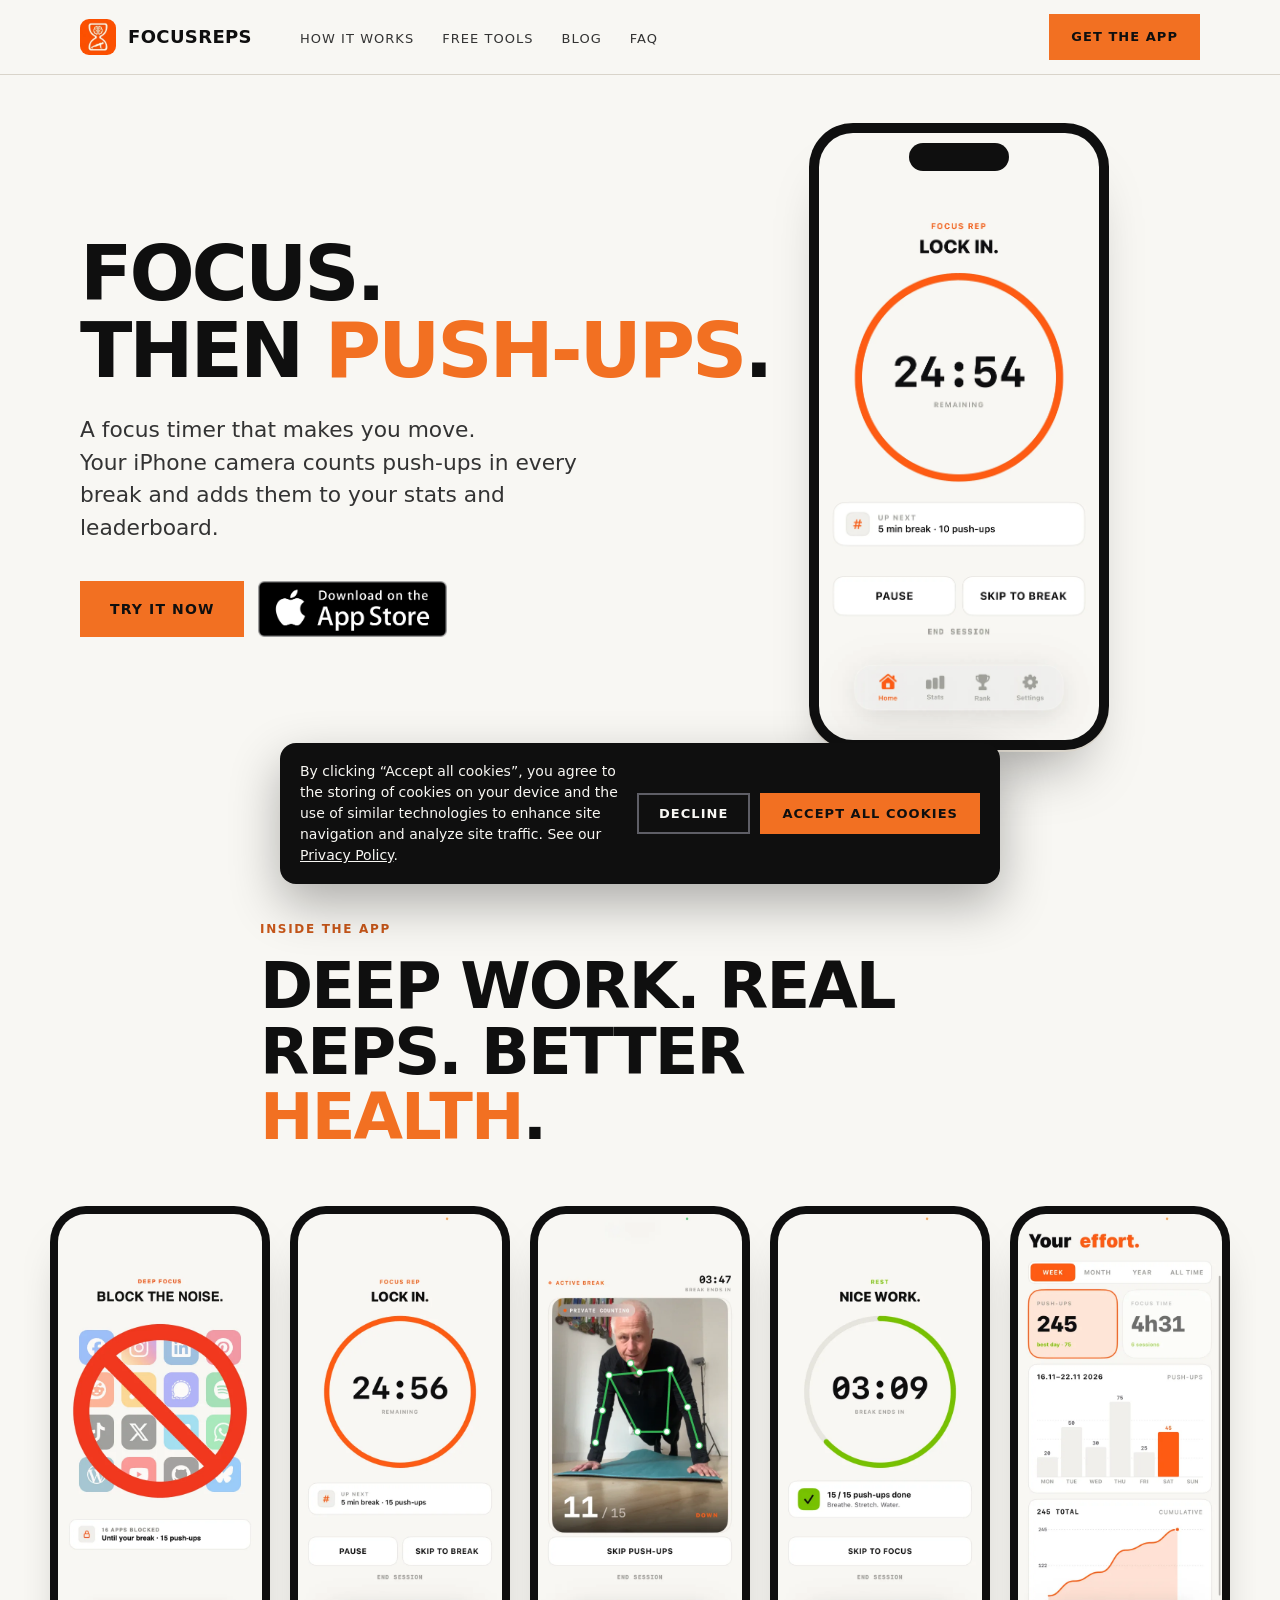
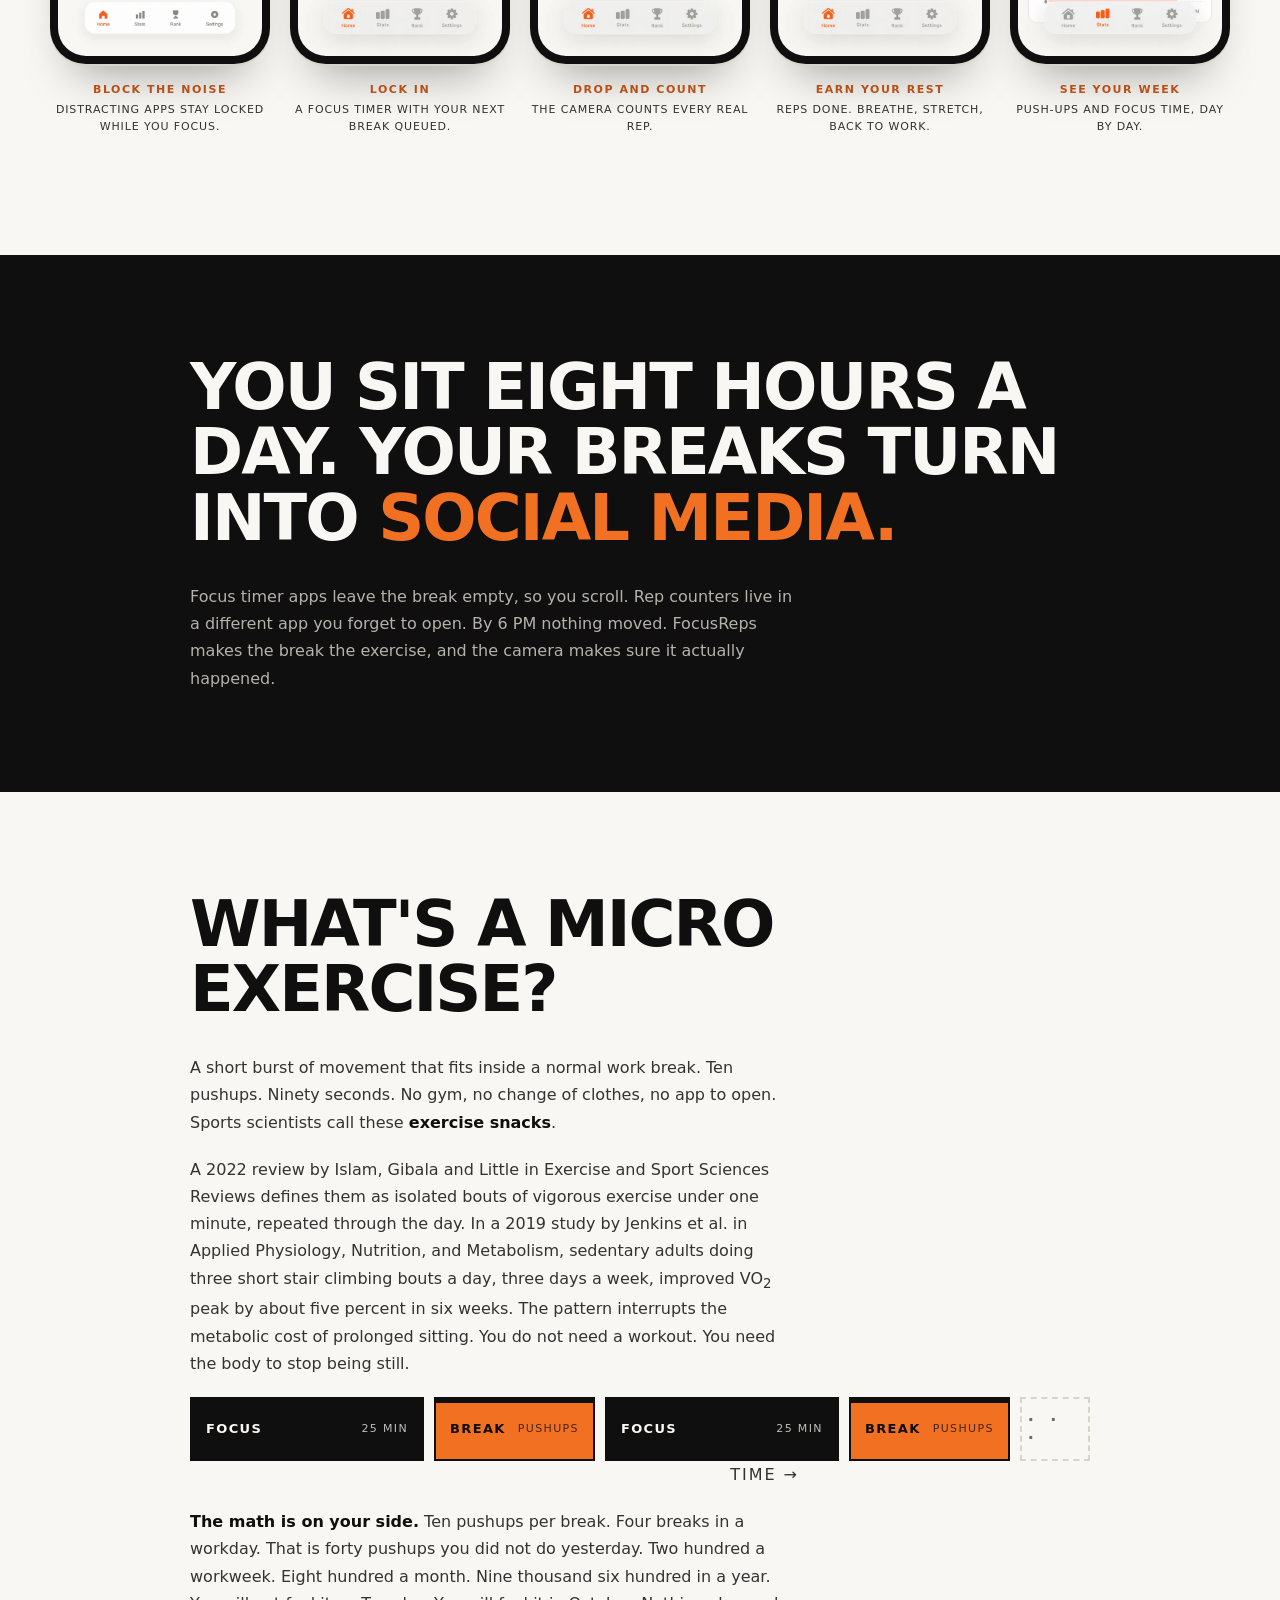
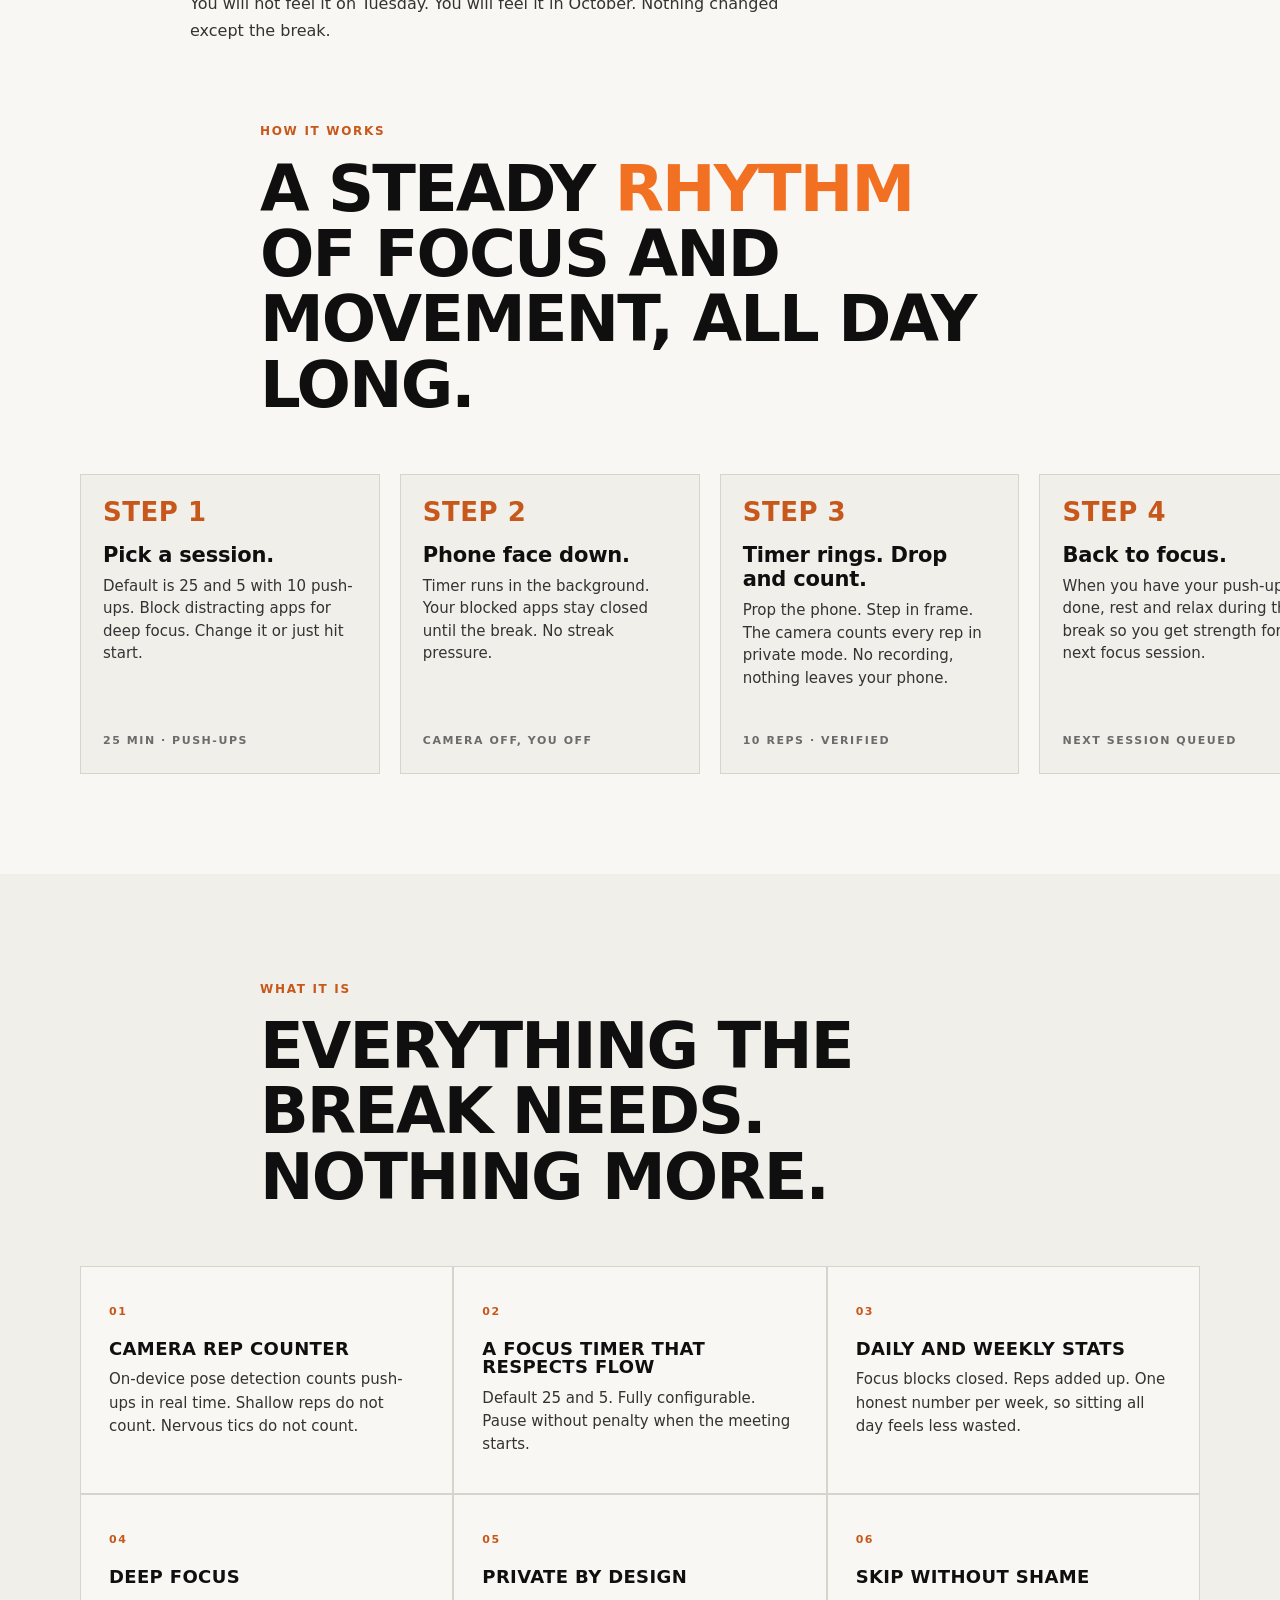
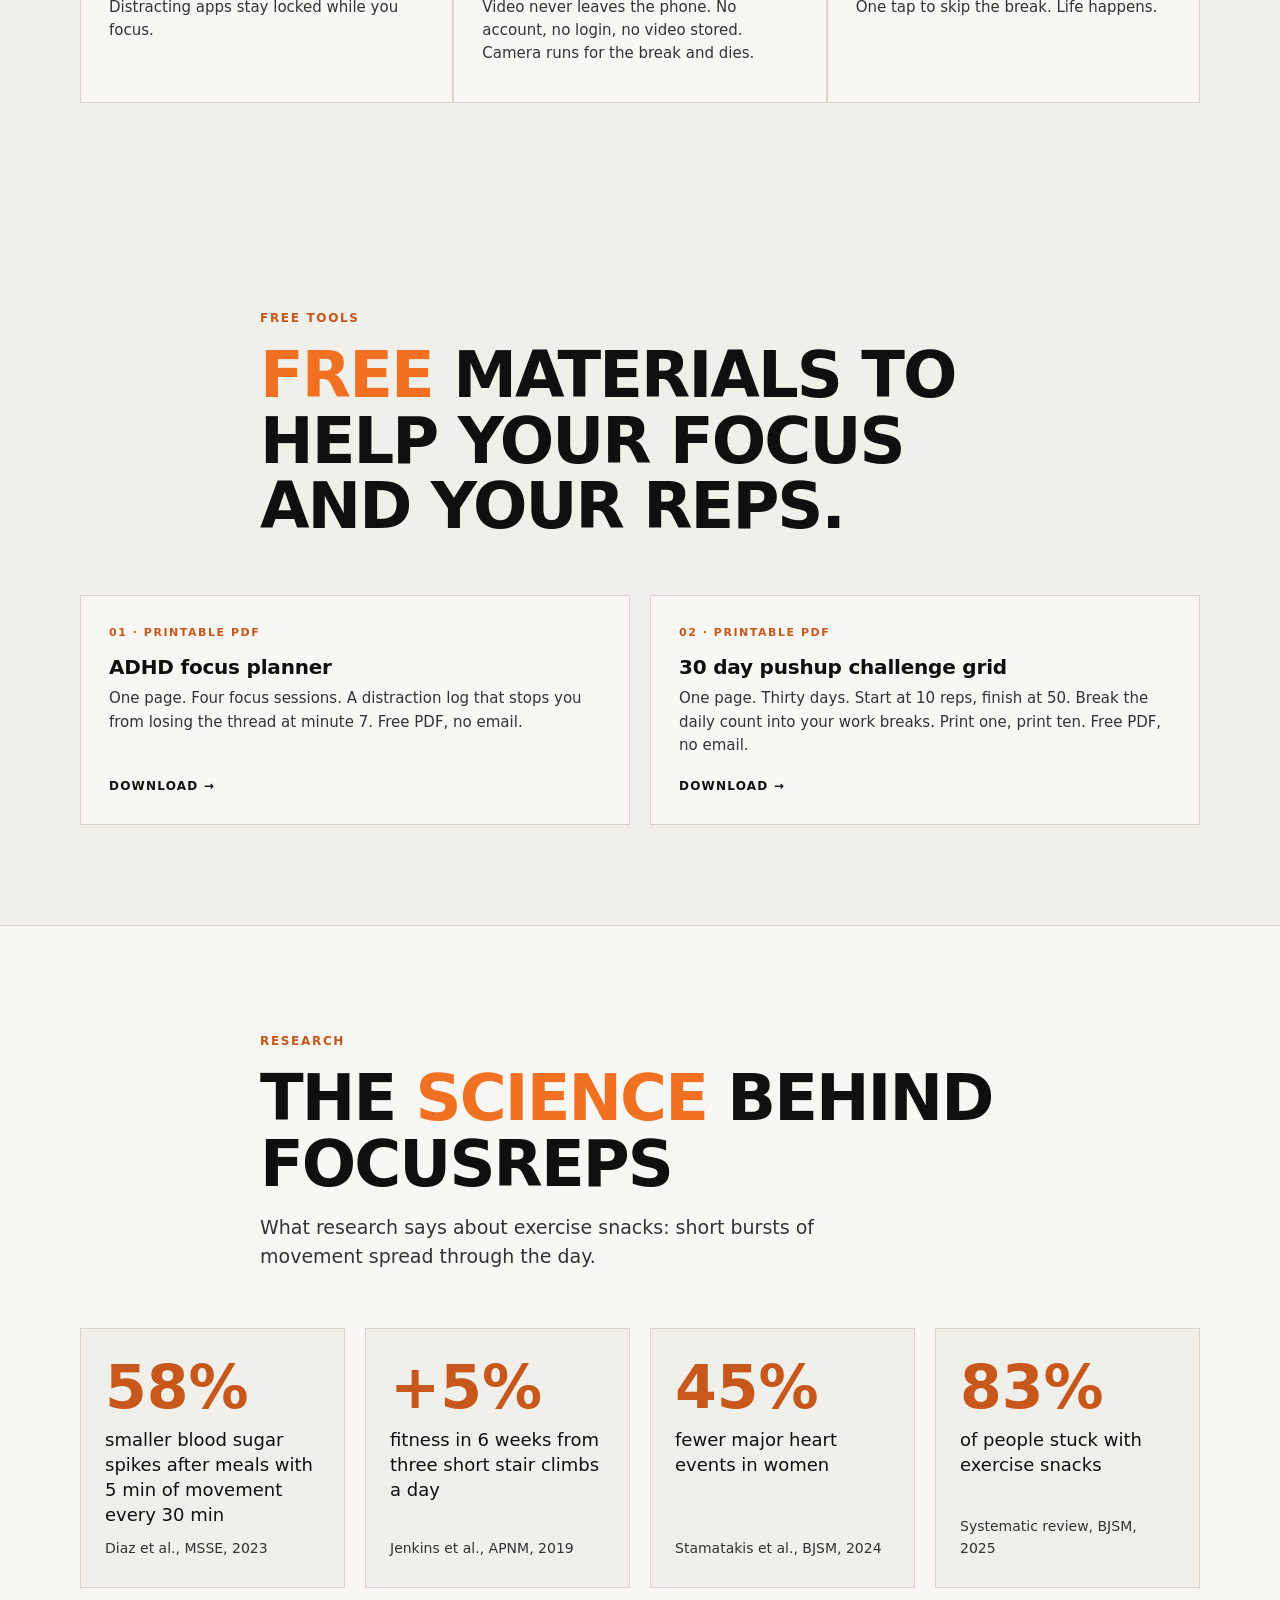
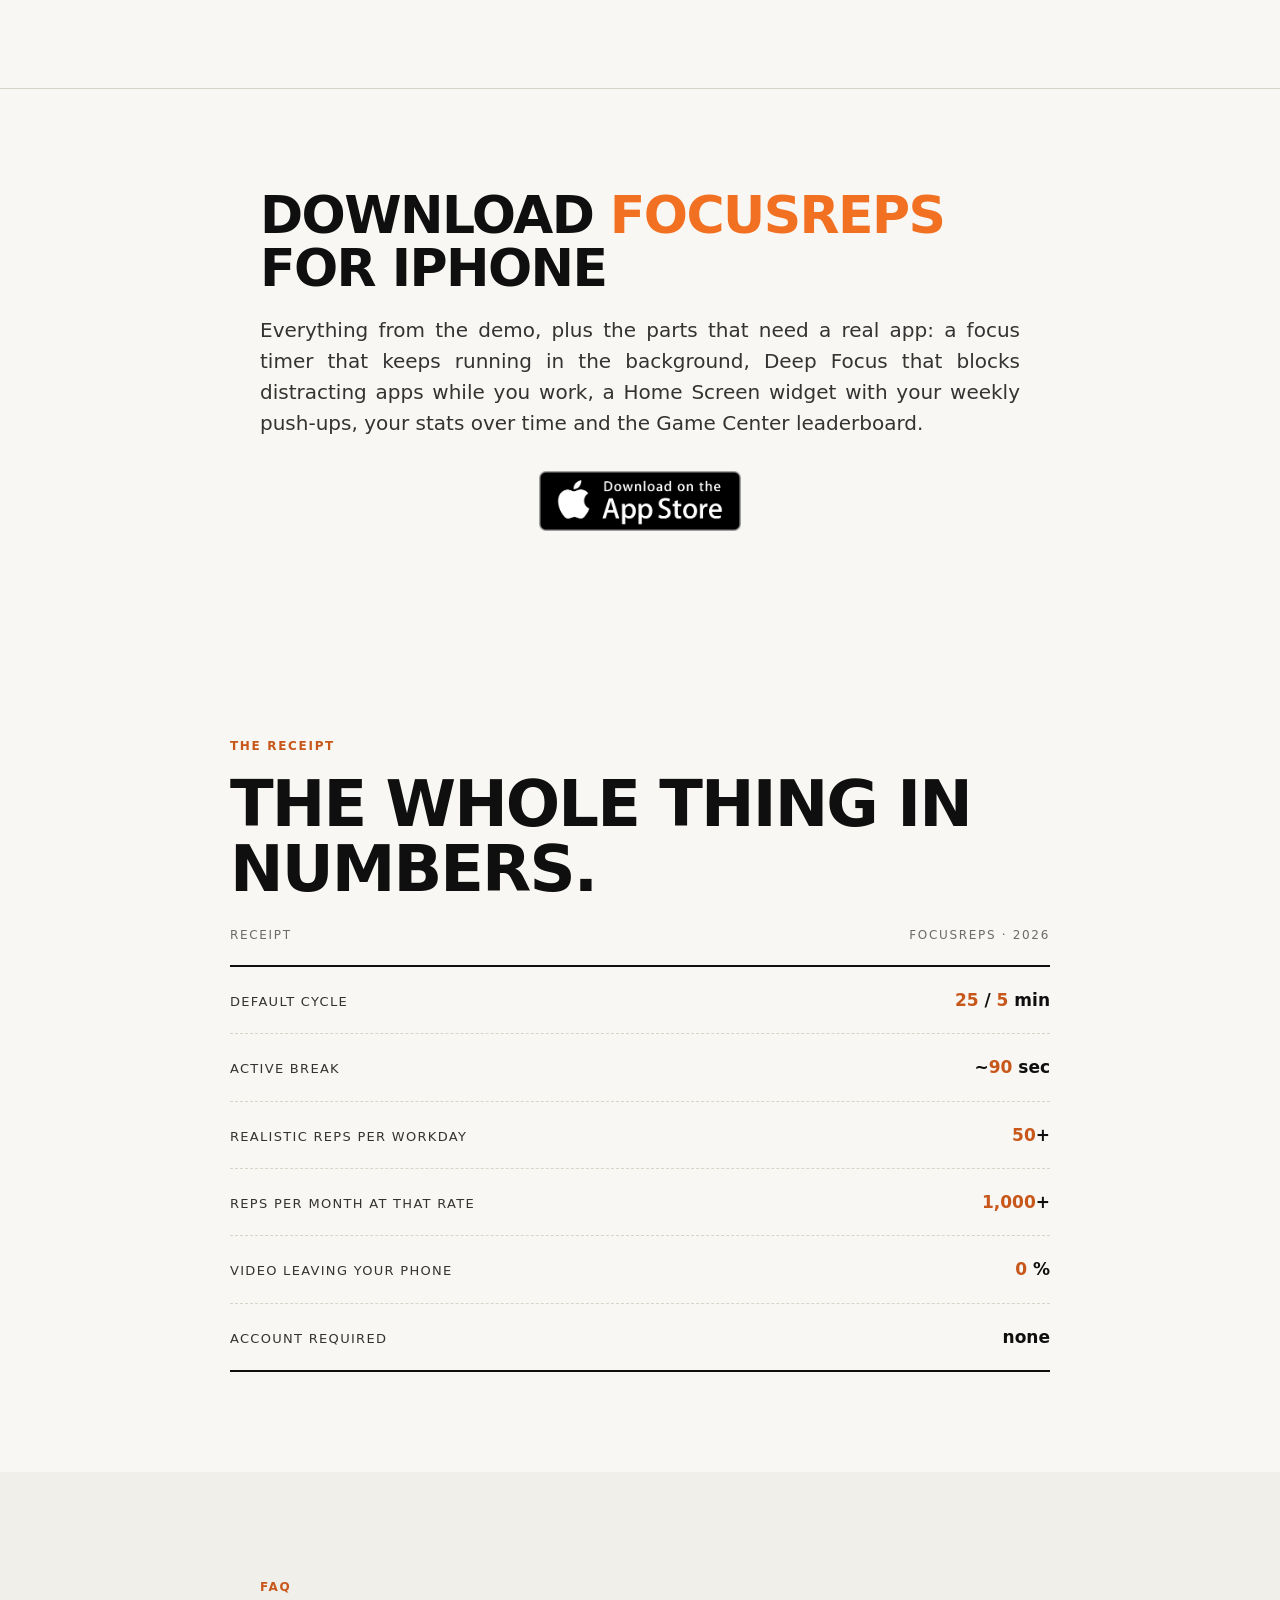
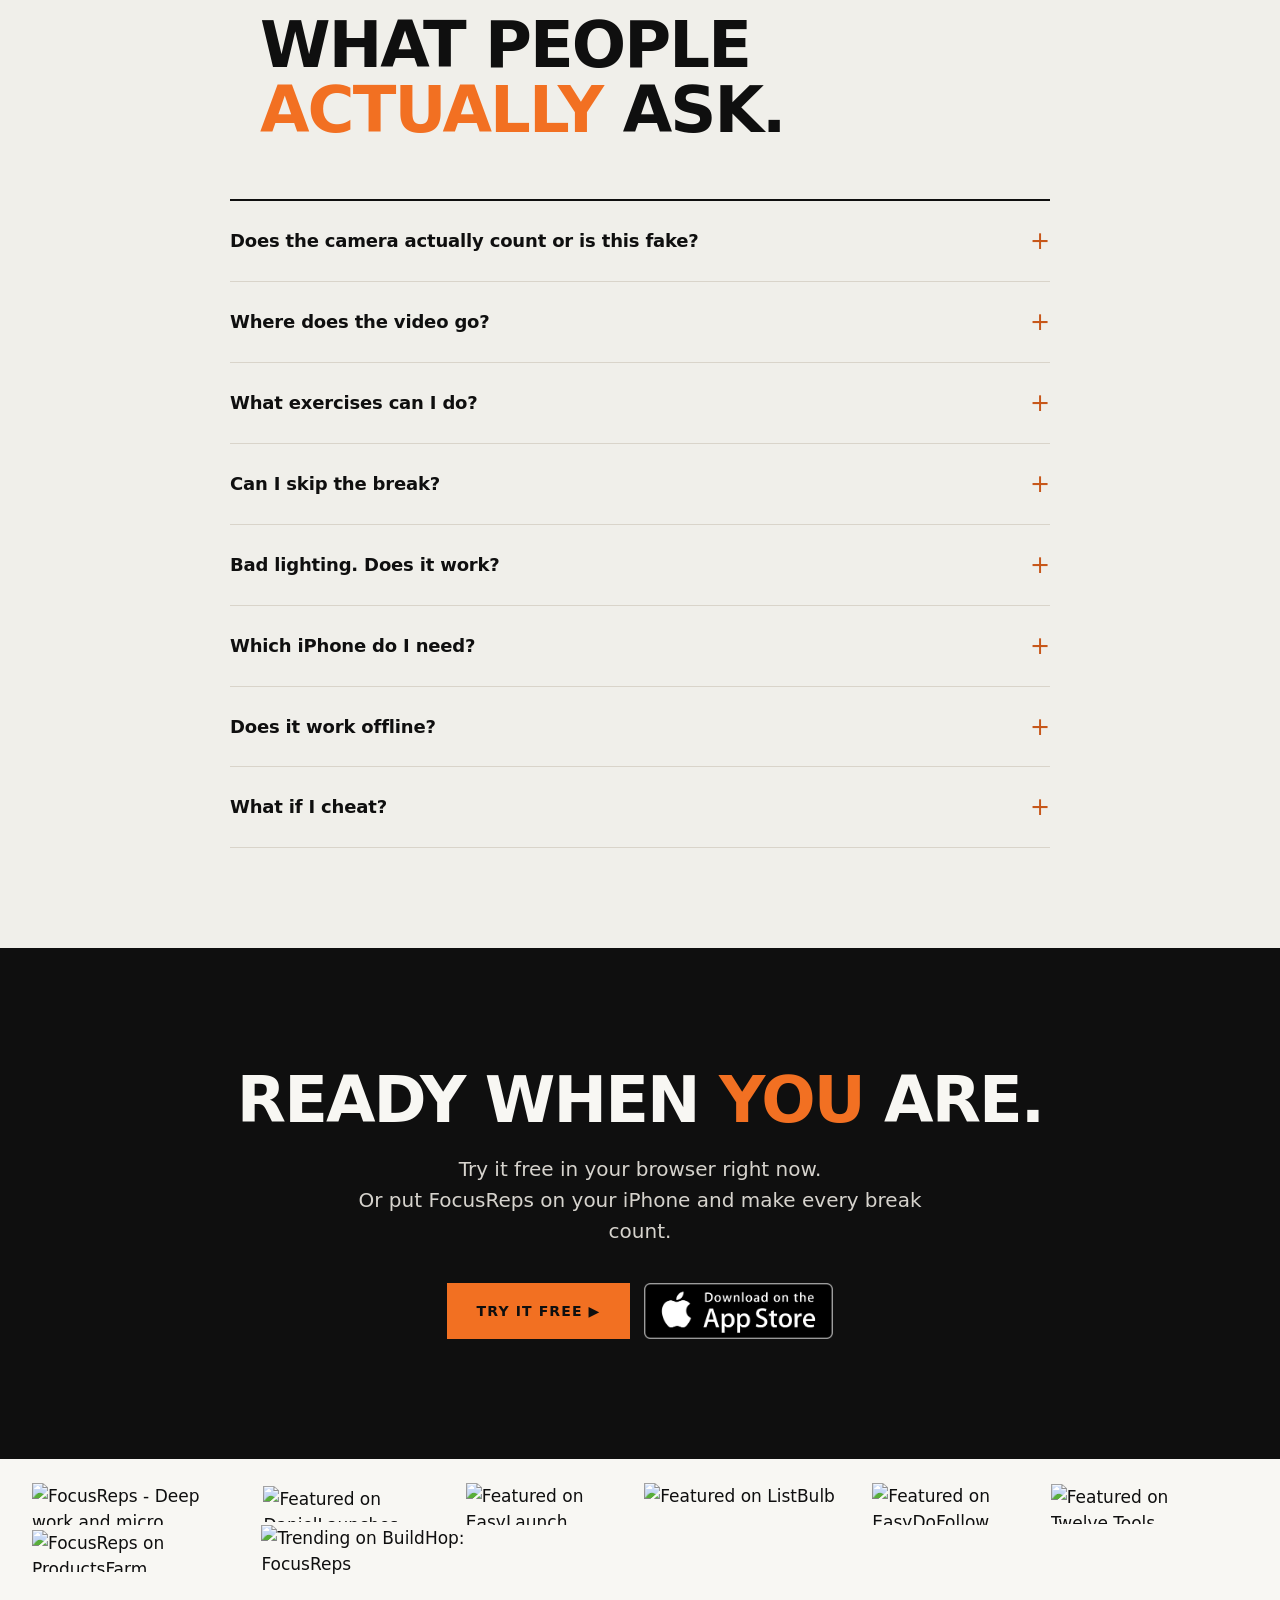
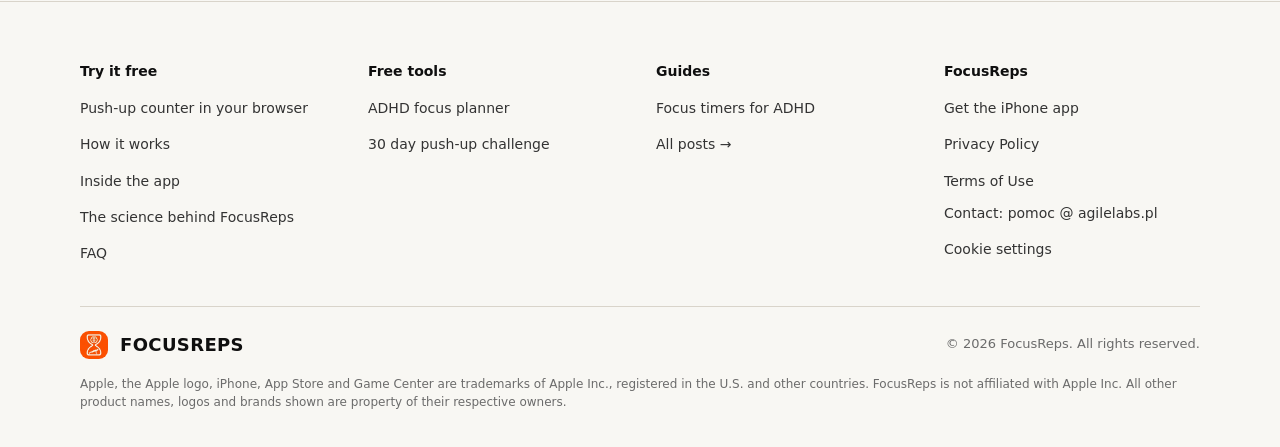
==== commit bd41f714: "Show pain, micro exercise, features and stats sections; fix claims (no HealthKit, no streaks, video " ====
--- a/index.html
+++ b/index.html
@@ -136,7 +136,7 @@
       "name": "Can I skip the break?",
       "acceptedAnswer": {
         "@type": "Answer",
-        "text": "Yes. One tap. Life happens. Skipping does not break your focus streak, it just does not count toward reps."
+        "text": "Yes. One tap. Life happens. Skipped breaks just do not count toward reps."
       }
     },
     {
@@ -276,7 +276,7 @@
     </div>
   </section>
 
-  <section class="pain" aria-labelledby="pain-title" hidden>
+  <section class="pain" aria-labelledby="pain-title">
     <div class="pain-inner">
       <h2 id="pain-title">You sit eight hours a day. Your breaks turn into <em>social media.</em></h2>
       <p>
@@ -285,7 +285,7 @@
     </div>
   </section>
 
-  <section class="rhythm" id="micro" aria-labelledby="rhythm-title" hidden>
+  <section class="rhythm" id="micro" aria-labelledby="rhythm-title">
     <div class="rhythm-inner">
       <h2 id="rhythm-title">What's a micro exercise?</h2>
       <p>
@@ -365,7 +365,7 @@
     </ol>
   </section>
 
-  <section class="features" id="features" aria-labelledby="features-title" hidden>
+  <section class="features" id="features" aria-labelledby="features-title">
     <header class="section-head">
       <p class="eyebrow">What it is</p>
       <h2 id="features-title">Everything the break needs. <br>Nothing more.</h2>
@@ -388,18 +388,18 @@
       </article>
       <article class="feature">
         <span class="feature-num">04</span>
-        <h3>HealthKit sync</h3>
-        <p>Each active break logs a workout with reps and estimated calories. Opt-in. Off by default.</p>
+        <h3>Deep Focus</h3>
+        <p>Distracting apps stay locked while you focus.</p>
       </article>
       <article class="feature">
         <span class="feature-num">05</span>
         <h3>Private by design</h3>
-        <p>Nothing leaves the phone. No account, no login, no video stored. Camera runs for the break and dies.</p>
+        <p>Video never leaves the phone. No account, no login, no video stored. Camera runs for the break and dies.</p>
       </article>
       <article class="feature">
         <span class="feature-num">06</span>
         <h3>Skip without shame</h3>
-        <p>One tap to skip the break. Life happens. Streaks track focus, not perfection.</p>
+        <p>One tap to skip the break. Life happens.</p>
       </article>
     </div>
   </section>
@@ -465,7 +465,7 @@
     </div>
   </section>
 
-  <section class="stats" id="stats" aria-labelledby="stats-title" hidden>
+  <section class="stats" id="stats" aria-labelledby="stats-title">
     <div class="stats-inner">
       <header class="section-head" style="text-align:left;margin:0 auto 24px;max-width:100%;">
         <p class="eyebrow">The receipt</p>
@@ -480,7 +480,7 @@
         <li><span class="stat-key">Active break</span><span class="stat-val">~<em>90</em> sec</span></li>
         <li><span class="stat-key">Realistic reps per workday</span><span class="stat-val"><em>50</em>+</span></li>
         <li><span class="stat-key">Reps per month at that rate</span><span class="stat-val"><em>1,000</em>+</span></li>
-        <li><span class="stat-key">Data leaving your phone</span><span class="stat-val"><em>0</em> %</span></li>
+        <li><span class="stat-key">Video leaving your phone</span><span class="stat-val"><em>0</em> %</span></li>
         <li><span class="stat-key">Account required</span><span class="stat-val">none</span></li>
       </ul>
     </div>
@@ -506,7 +506,7 @@
       </details>
       <details>
         <summary>Can I skip the break?</summary>
-        <p>Yes. One tap. Life happens. Skipping does not break your focus streak, it just does not count toward reps.</p>
+        <p>Yes. One tap. Life happens. Skipped breaks just do not count toward reps.</p>
       </details>
       <details>
         <summary>Bad lighting. Does it work?</summary>
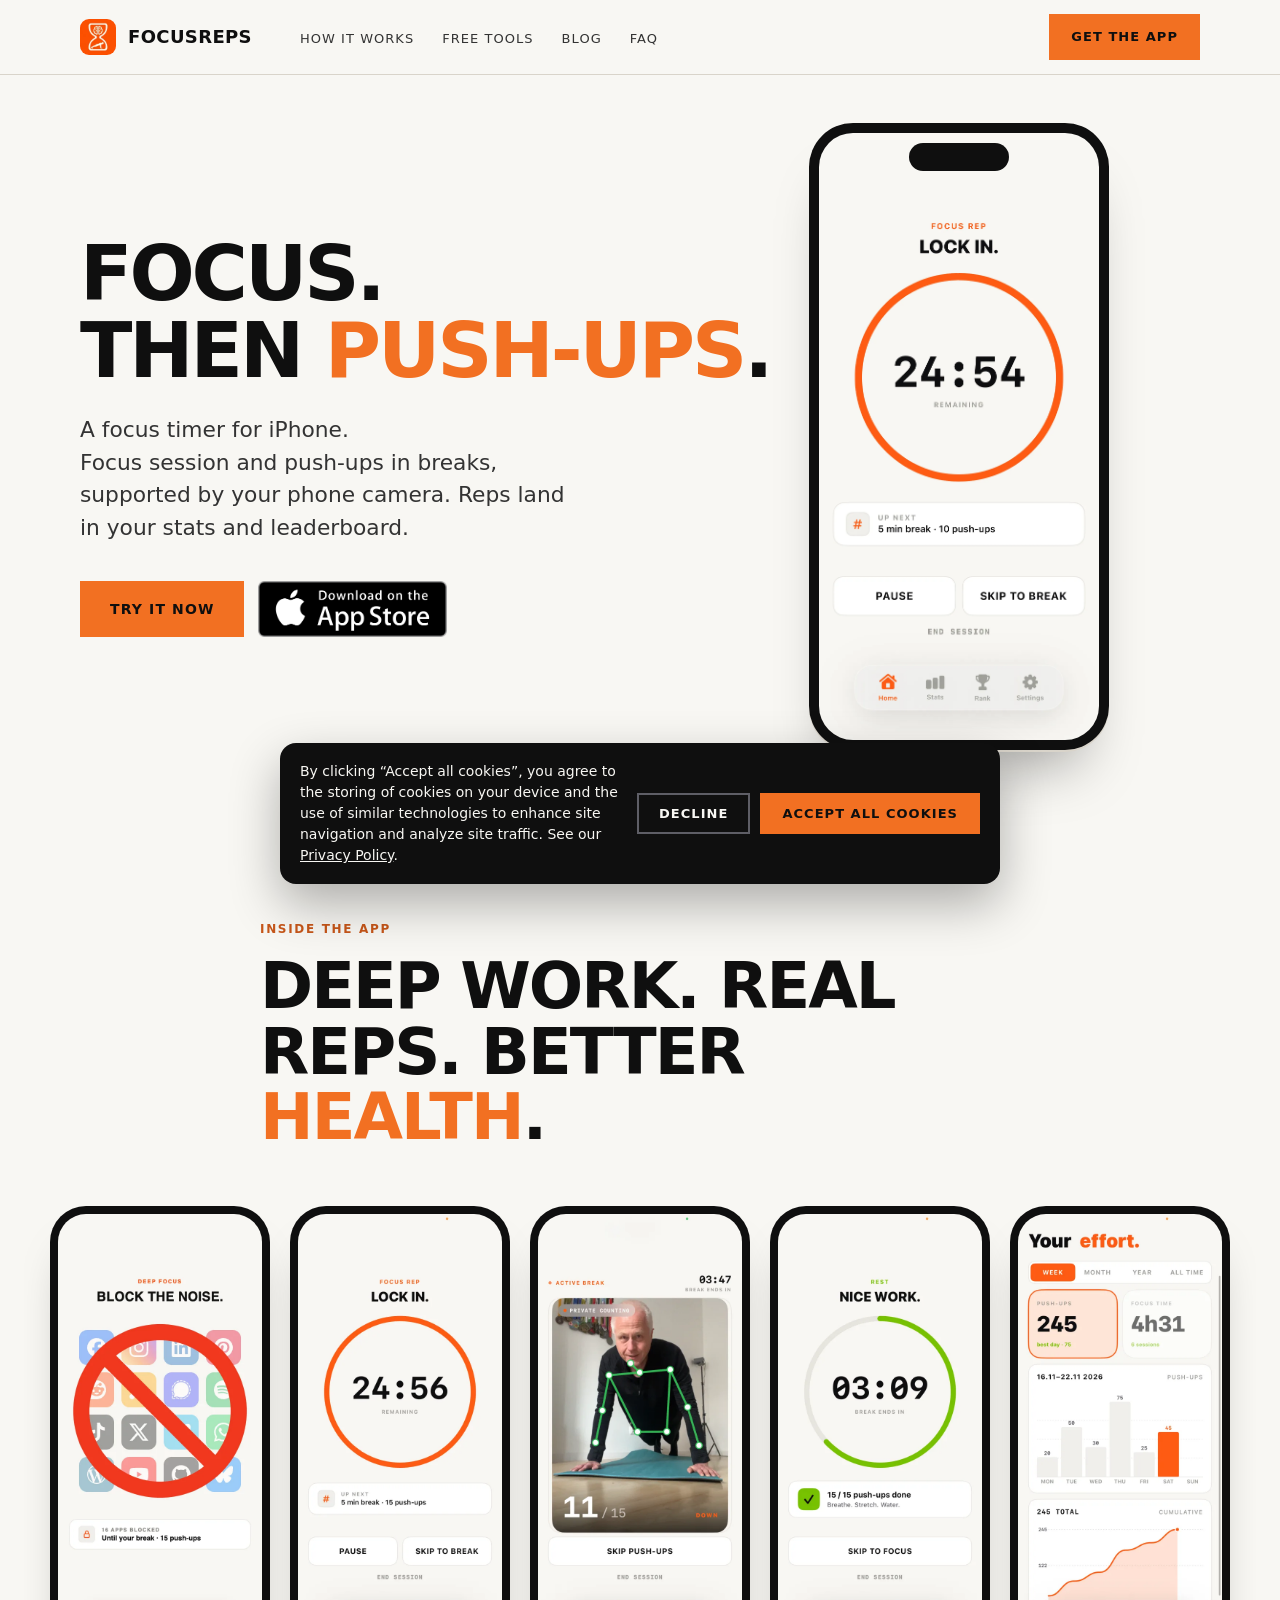
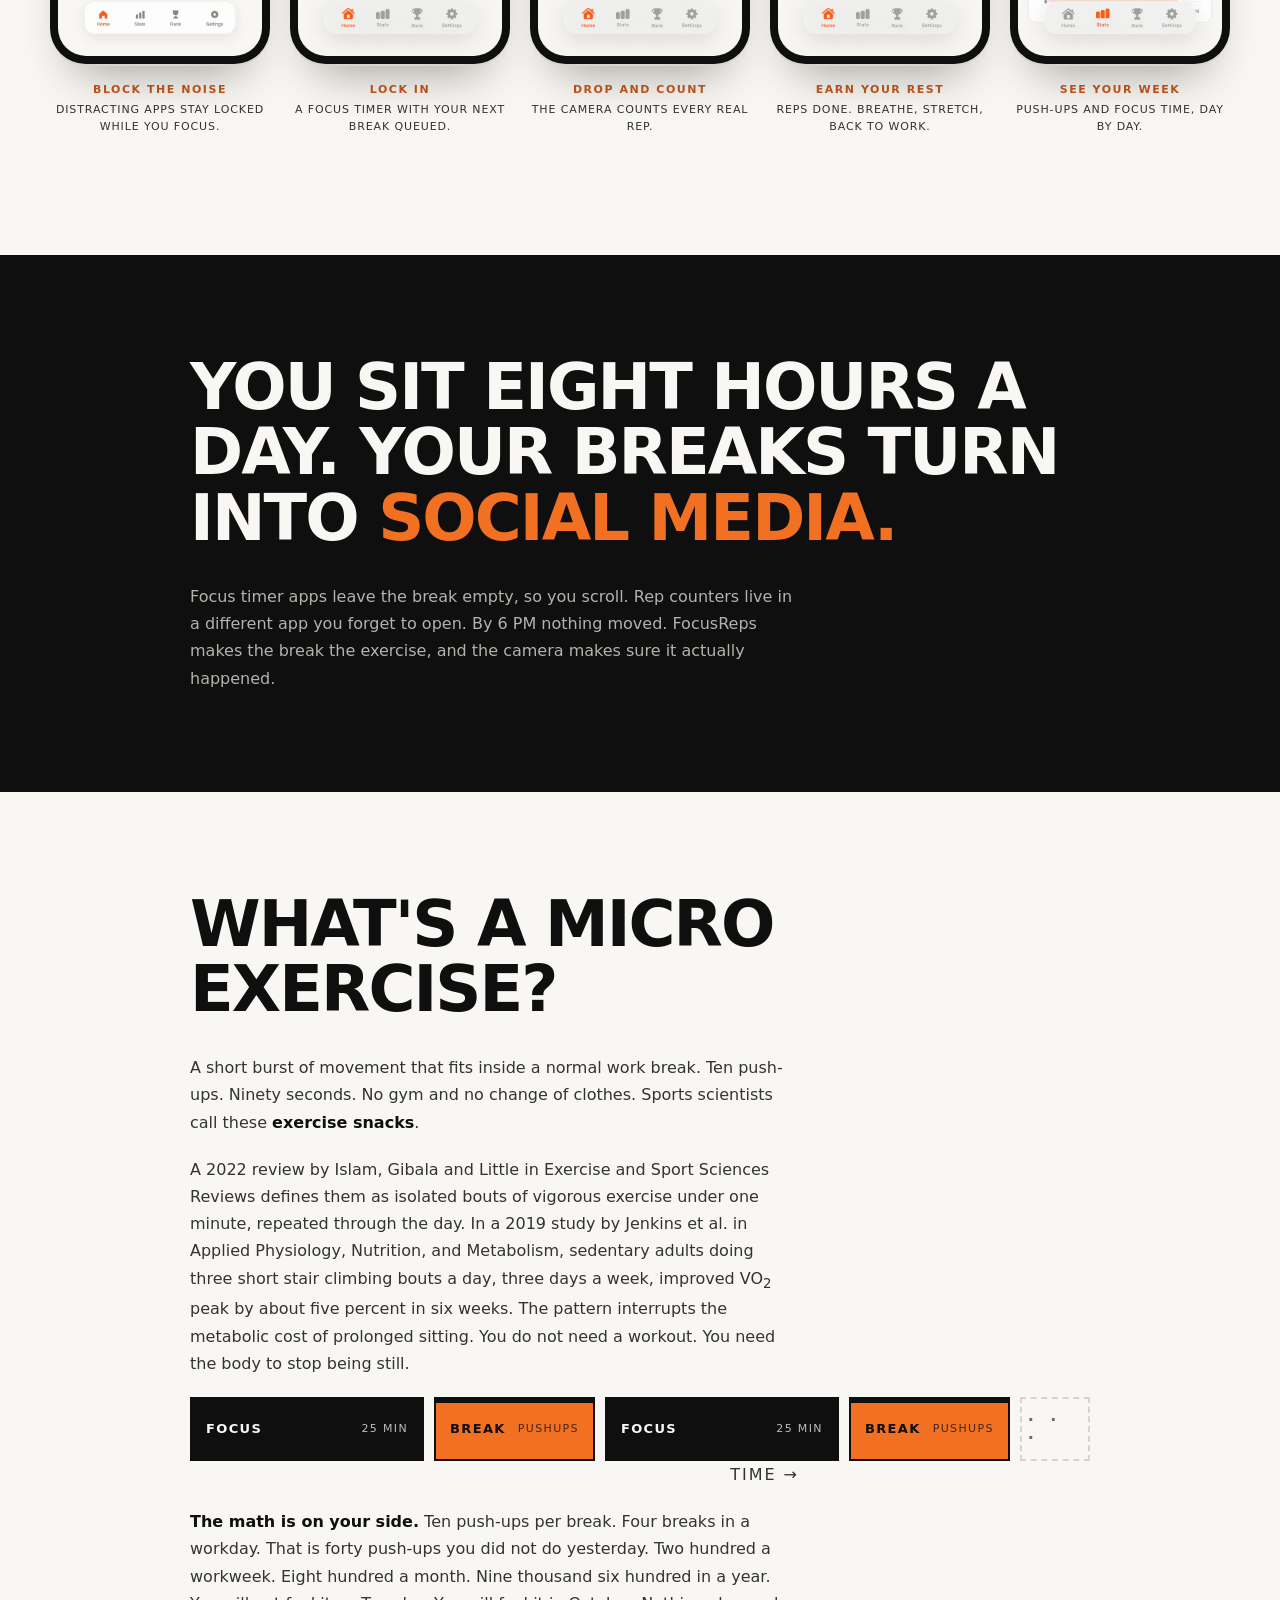
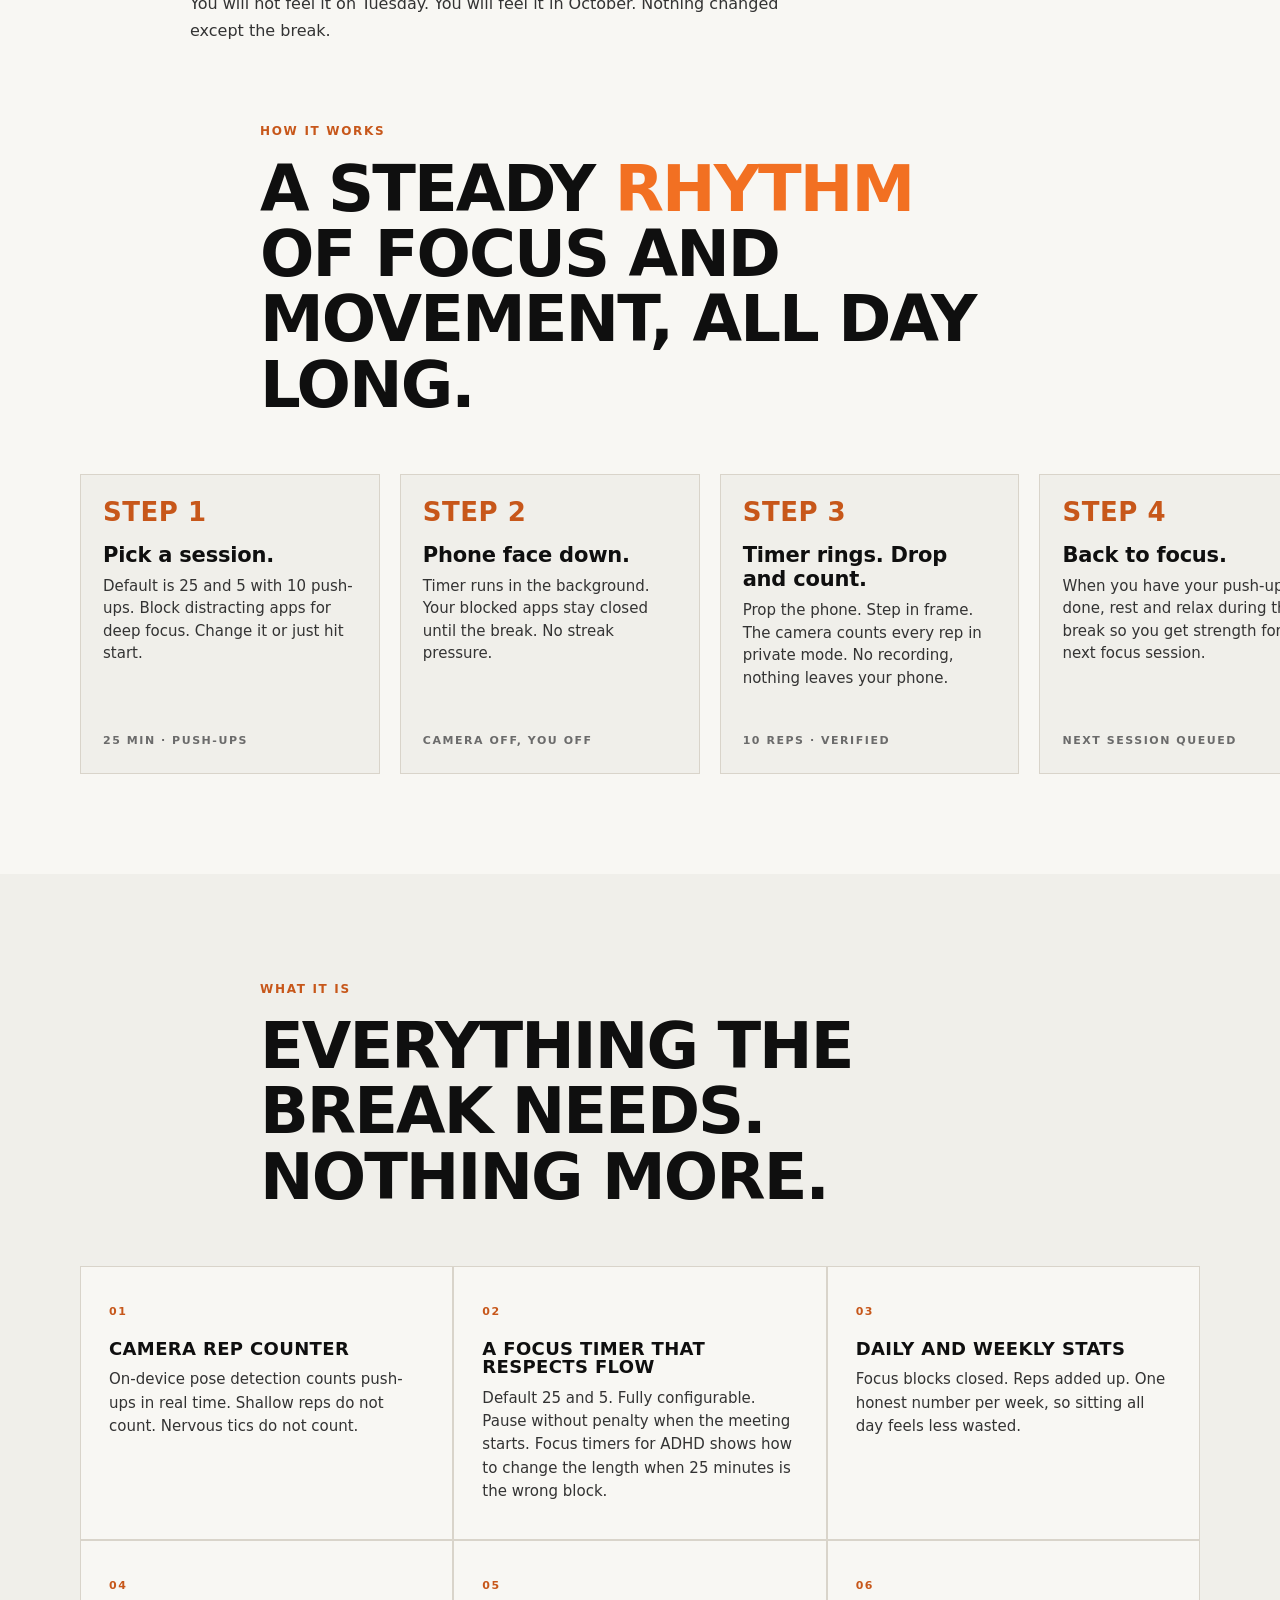
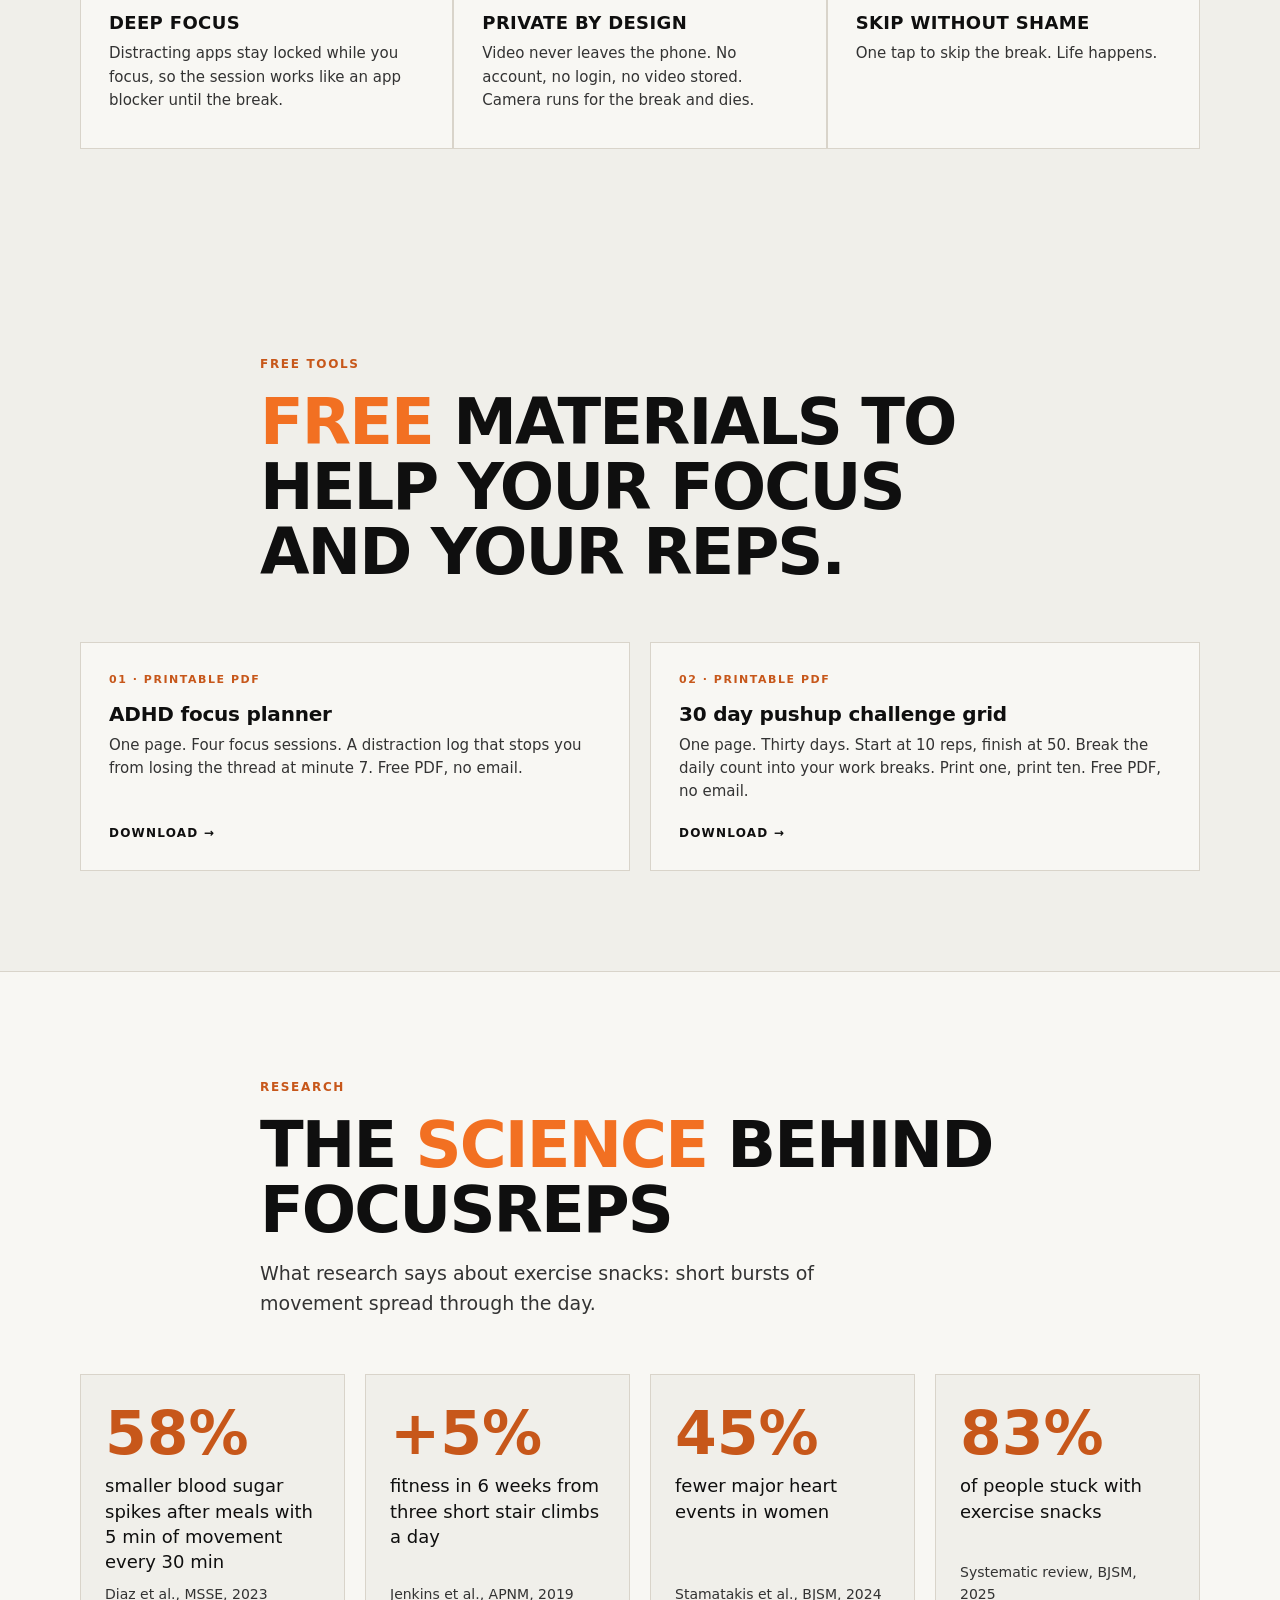
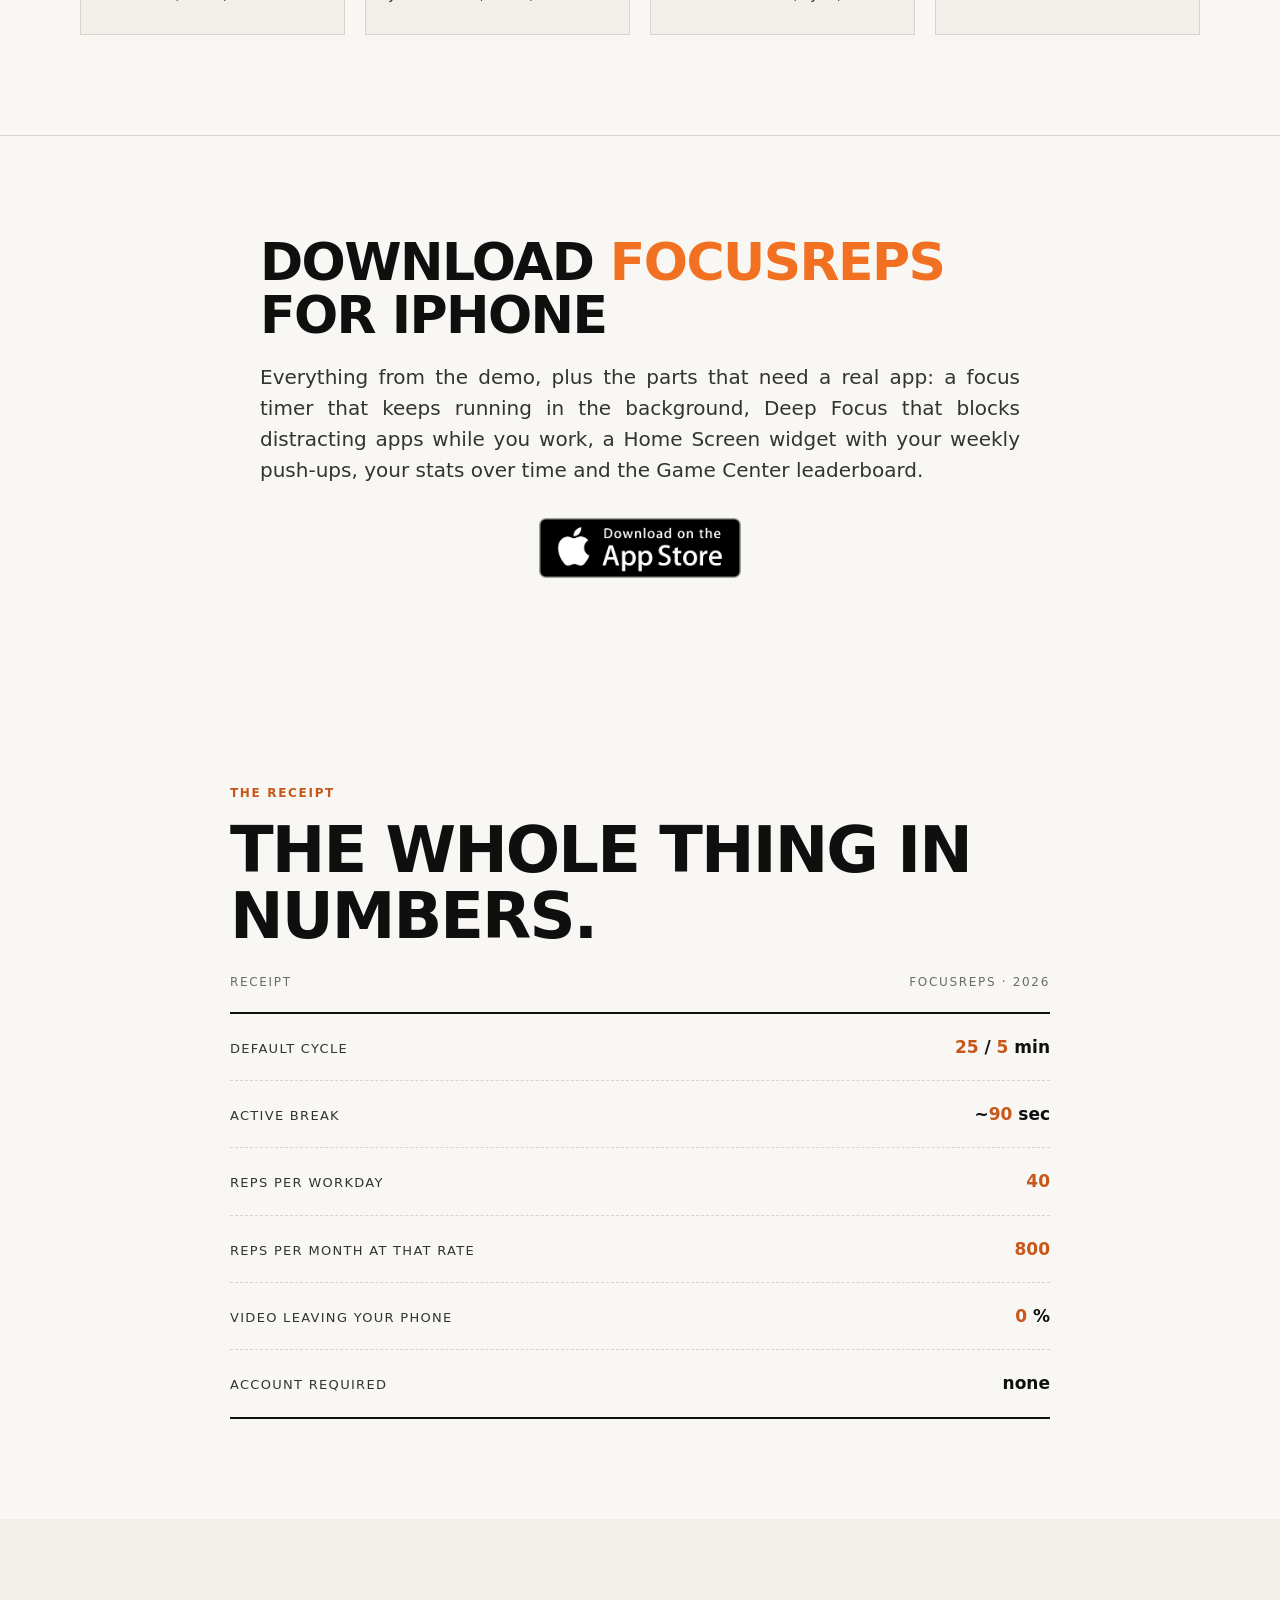
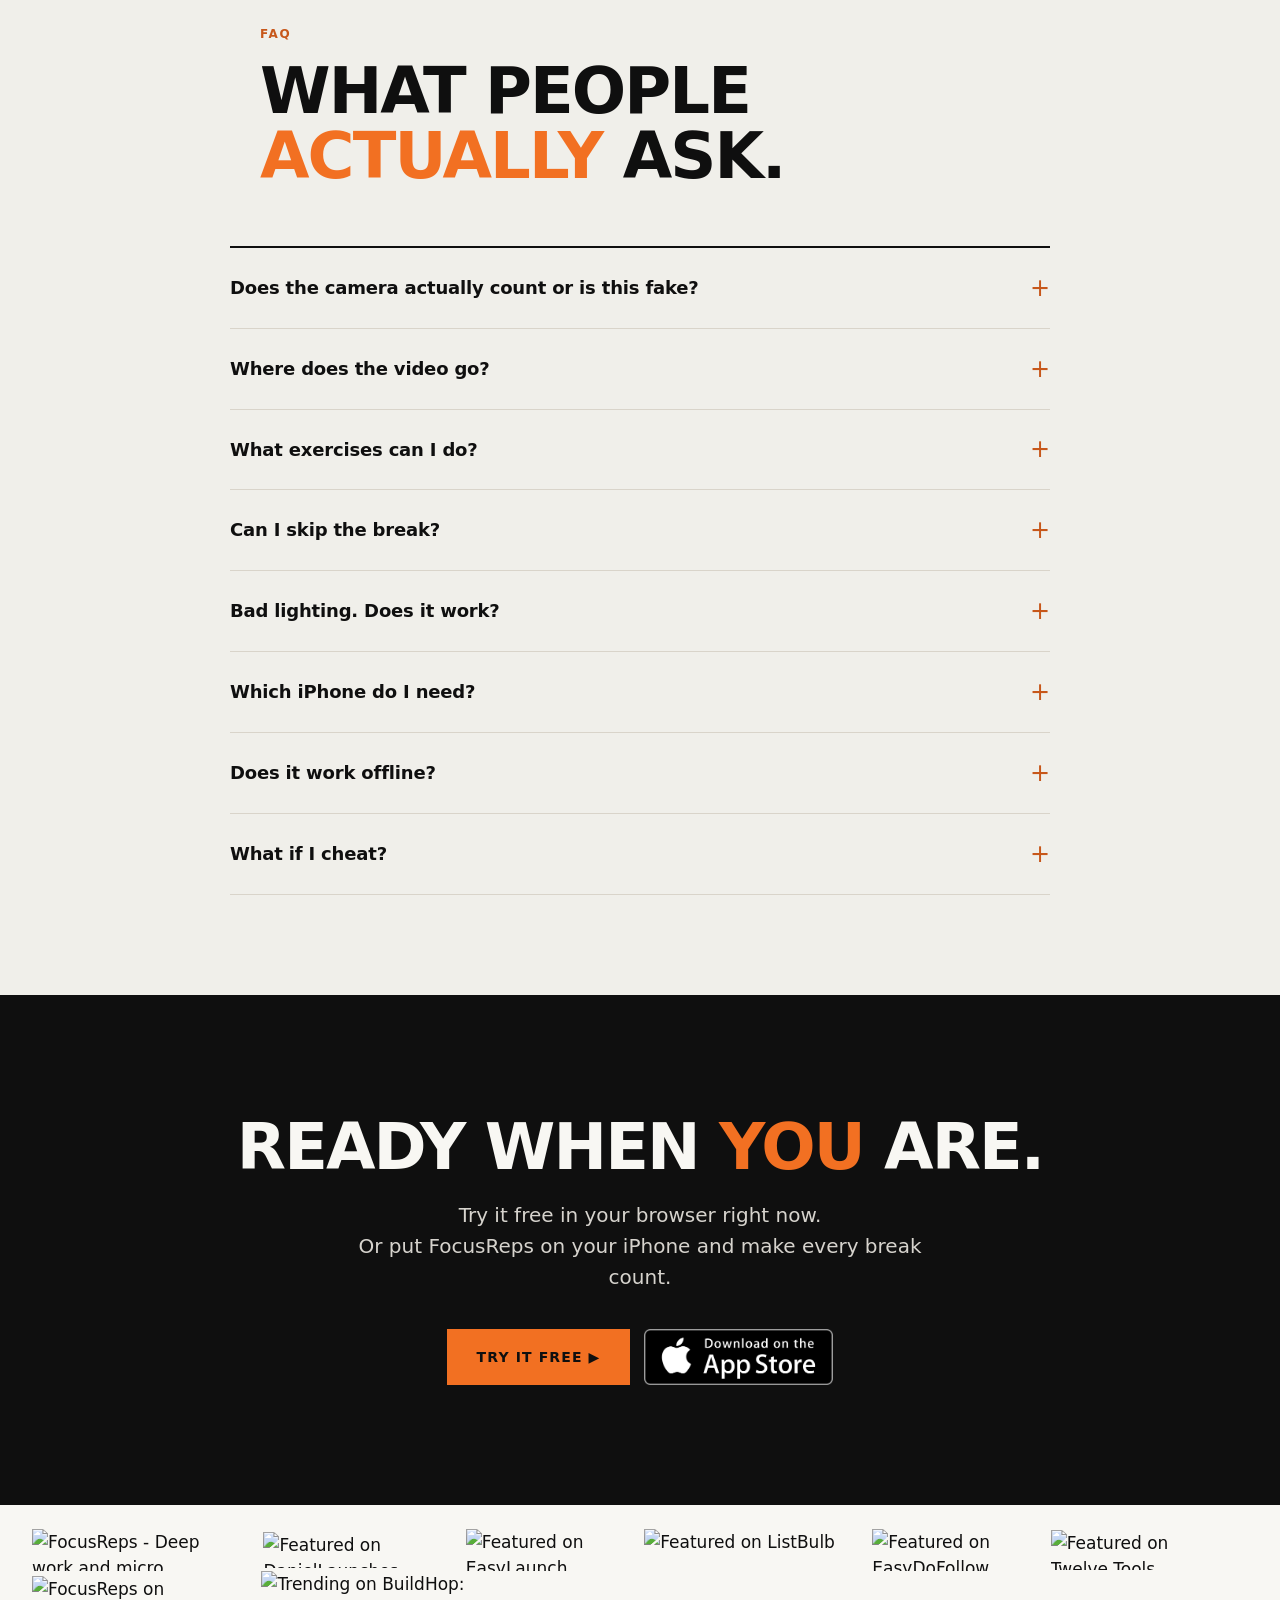
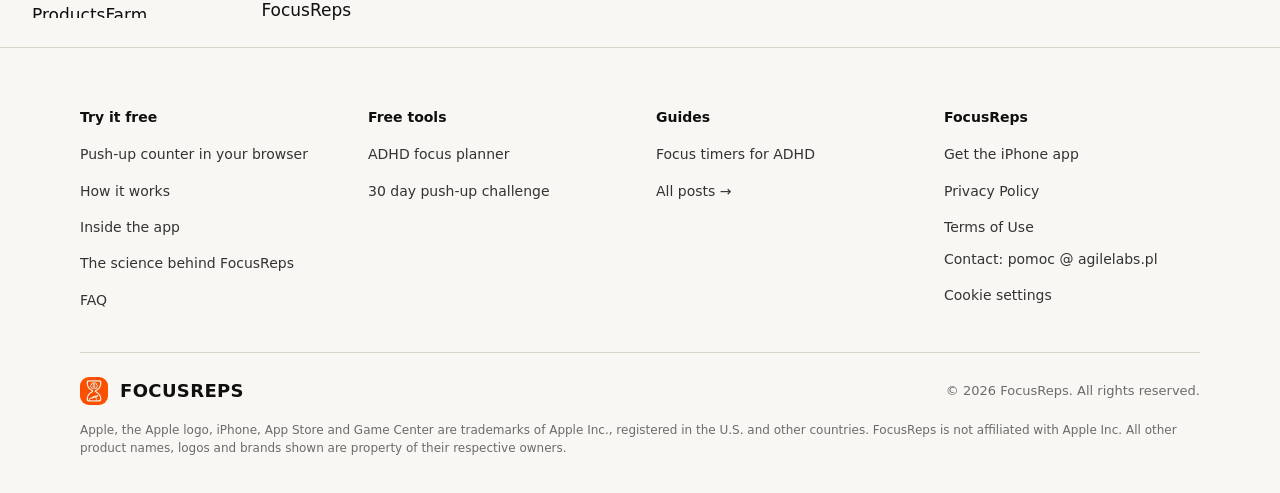
==== commit 98158d89: "Tighten SEO titles, schema, and indexable copy. Put the focus-session phrase in titles and descripti" ====
--- a/index.html
+++ b/index.html
@@ -6,15 +6,15 @@
 <meta name="theme-color" content="#f8f7f3" />
 <meta name="color-scheme" content="light" />
 
-<title>FocusReps · Focus. Then push-ups. iPhone camera counts your reps.</title>
-<meta name="description" content="Focus timer for iPhone. Work 25 minutes, then the camera counts 10 push-ups in your break. On-device. No account. No excuses." />
+<title>Focus timer · Focus session and push-ups in breaks · FocusReps</title>
+<meta name="description" content="Focus session and push-ups in breaks supported by your phone camera. Focus timer for iPhone: 25 minutes of work, then 10 push-ups. On-device. No account." />
 <link rel="canonical" href="https://focusreps.app/" />
 <meta name="robots" content="index,follow,max-image-preview:large" />
 
 <meta property="og:type" content="website" />
 <meta property="og:site_name" content="FocusReps" />
-<meta property="og:title" content="FocusReps · Focus. Then push-ups." />
-<meta property="og:description" content="25 min work. 10 push-ups. Your camera counts. On-device." />
+<meta property="og:title" content="Focus timer · Focus session and push-ups in breaks · FocusReps" />
+<meta property="og:description" content="Focus session and push-ups in breaks supported by your phone camera. 25 minutes of work, then 10 counted push-ups. On-device." />
 <meta property="og:url" content="https://focusreps.app/" />
 <meta property="og:image" content="https://focusreps.app/og.png" />
 <meta property="og:image:width" content="1200" />
@@ -22,8 +22,8 @@
 <meta property="og:locale" content="en_US" />
 
 <meta name="twitter:card" content="summary_large_image" />
-<meta name="twitter:title" content="FocusReps · Focus. Then push-ups." />
-<meta name="twitter:description" content="25 min work. 10 push-ups. Your camera counts." />
+<meta name="twitter:title" content="Focus timer · Focus session and push-ups in breaks · FocusReps" />
+<meta name="twitter:description" content="Focus session and push-ups in breaks supported by your phone camera. 25 minutes of work, then 10 counted push-ups." />
 <meta name="twitter:image" content="https://focusreps.app/og.png" />
 
 <link rel="icon" type="image/png" sizes="32x32" href="/favicon-32.png" />
@@ -43,8 +43,7 @@
   "name": "FocusReps",
   "operatingSystem": "iOS 17.0 or later",
   "applicationCategory": "ProductivityApplication",
-  "applicationSubCategory": "HealthApplication",
-  "description": "Focus timer with a camera-based push-up counter. Work in focused blocks, move in the breaks.",
+  "description": "Focus session and push-ups in breaks supported by your phone camera. A focus timer for iPhone. The camera counts the reps on-device.",
   "offers": {
     "@type": "Offer",
     "price": "0",
@@ -90,9 +89,9 @@
 {
   "@context": "https://schema.org",
   "@type": "WebPage",
-  "name": "FocusReps · Focus. Then push-ups.",
+  "name": "Focus timer · Focus session and push-ups in breaks · FocusReps",
   "url": "https://focusreps.app/",
-  "dateModified": "2026-11-26",
+  "dateModified": "2026-11-27",
   "citation": [
     { "@type": "ScholarlyArticle", "author": "Diaz et al.", "isPartOf": "Medicine & Science in Sports & Exercise", "datePublished": "2023", "description": "5 minutes of walking every 30 minutes of sitting reduced post-meal blood sugar spikes by 58% and improved mood and fatigue." },
     { "@type": "ScholarlyArticle", "name": "Do stair climbing exercise \"snacks\" improve cardiorespiratory fitness?", "author": "Jenkins et al.", "isPartOf": "Applied Physiology, Nutrition, and Metabolism", "datePublished": "2019", "sameAs": "https://doi.org/10.1139/apnm-2018-0675" },
@@ -202,7 +201,7 @@
       <div class="hero-copy">
         <h1 id="hero-title" class="hero-title">Focus.<br>Then <em>push-ups</em>.</h1>
         <p class="hero-sub">
-          A focus timer that makes you move.<br>Your iPhone camera counts push-ups in every break and adds them to your stats and leaderboard.
+          A focus timer for iPhone.<br>Focus session and push-ups in breaks, supported by your phone camera. Reps land in your stats and leaderboard.
         </p>
         <div class="cta-row" id="get-app">
           <button type="button" class="btn btn-demo" data-demo-open="hero">Try it now</button>
@@ -289,13 +288,13 @@
     <div class="rhythm-inner">
       <h2 id="rhythm-title">What's a micro exercise?</h2>
       <p>
-        A short burst of movement that fits inside a normal work break. Ten pushups. Ninety seconds. No gym, no change of clothes, no app to open. Sports scientists call these <strong>exercise snacks</strong>.
+        A short burst of movement that fits inside a normal work break. Ten push-ups. Ninety seconds. No gym and no change of clothes. Sports scientists call these <strong>exercise snacks</strong>.
       </p>
       <p>
         A 2022 review by Islam, Gibala and Little in <em>Exercise and Sport Sciences Reviews</em> defines them as isolated bouts of vigorous exercise under one minute, repeated through the day. In a 2019 study by Jenkins et al. in <em>Applied Physiology, Nutrition, and Metabolism</em>, sedentary adults doing three short stair climbing bouts a day, three days a week, improved VO<sub>2</sub> peak by about five percent in six weeks. The pattern interrupts the metabolic cost of prolonged sitting. You do not need a workout. You need the body to stop being still.
       </p>
 
-      <div class="rhythm-timeline" role="img" aria-label="Work rhythm: focus block, then break with pushups, repeated.">
+      <div class="rhythm-timeline" role="img" aria-label="Work rhythm: focus block, then a break with push-ups, repeated.">
         <div class="rhythm-block is-focus">
           <span class="rb-label">Focus</span>
           <span class="rb-meta">25 min</span>
@@ -319,7 +318,7 @@
       <p class="rhythm-axis" aria-hidden="true">Time →</p>
 
       <p class="rhythm-sum">
-        <strong>The math is on your side.</strong> Ten pushups per break. Four breaks in a workday. That is forty pushups you did not do yesterday. Two hundred a workweek. Eight hundred a month. Nine thousand six hundred in a year. You will not feel it on Tuesday. You will feel it in October. Nothing changed except the break.
+        <strong>The math is on your side.</strong> Ten push-ups per break. Four breaks in a workday. That is forty push-ups you did not do yesterday. Two hundred a workweek. Eight hundred a month. Nine thousand six hundred in a year. You will not feel it on Tuesday. You will feel it in October. Nothing changed except the break.
       </p>
     </div>
   </section>
@@ -379,7 +378,7 @@
       <article class="feature">
         <span class="feature-num">02</span>
         <h3>A focus timer that respects flow</h3>
-        <p>Default 25 and 5. Fully configurable. Pause without penalty when the meeting starts.</p>
+        <p>Default 25 and 5. Fully configurable. Pause without penalty when the meeting starts. <a href="/blog/pomodoro-for-adhd/">Focus timers for ADHD</a> shows how to change the length when 25 minutes is the wrong block.</p>
       </article>
       <article class="feature">
         <span class="feature-num">03</span>
@@ -389,7 +388,7 @@
       <article class="feature">
         <span class="feature-num">04</span>
         <h3>Deep Focus</h3>
-        <p>Distracting apps stay locked while you focus.</p>
+        <p>Distracting apps stay locked while you focus, so the session works like an app blocker until the break.</p>
       </article>
       <article class="feature">
         <span class="feature-num">05</span>
@@ -478,8 +477,8 @@
       <ul class="stat-rows">
         <li><span class="stat-key">Default cycle</span><span class="stat-val"><em>25</em> / <em>5</em> min</span></li>
         <li><span class="stat-key">Active break</span><span class="stat-val">~<em>90</em> sec</span></li>
-        <li><span class="stat-key">Realistic reps per workday</span><span class="stat-val"><em>50</em>+</span></li>
-        <li><span class="stat-key">Reps per month at that rate</span><span class="stat-val"><em>1,000</em>+</span></li>
+        <li><span class="stat-key">Reps per workday</span><span class="stat-val"><em>40</em></span></li>
+        <li><span class="stat-key">Reps per month at that rate</span><span class="stat-val"><em>800</em></span></li>
         <li><span class="stat-key">Video leaving your phone</span><span class="stat-val"><em>0</em> %</span></li>
         <li><span class="stat-key">Account required</span><span class="stat-val">none</span></li>
       </ul>
--- a/styles.css
+++ b/styles.css
@@ -994,6 +994,8 @@
   color: var(--ink-2);
   padding: 6px 0 6px 20px; position: relative;
 }
+.tool-tips a { color: var(--ink); text-decoration: underline; text-underline-offset: 3px; }
+.tool-tips a:hover { color: var(--orange-dark); }
 .tool-tips li::before {
   content: "·"; position: absolute; left: 4px;
   color: var(--orange); font-weight: 700;
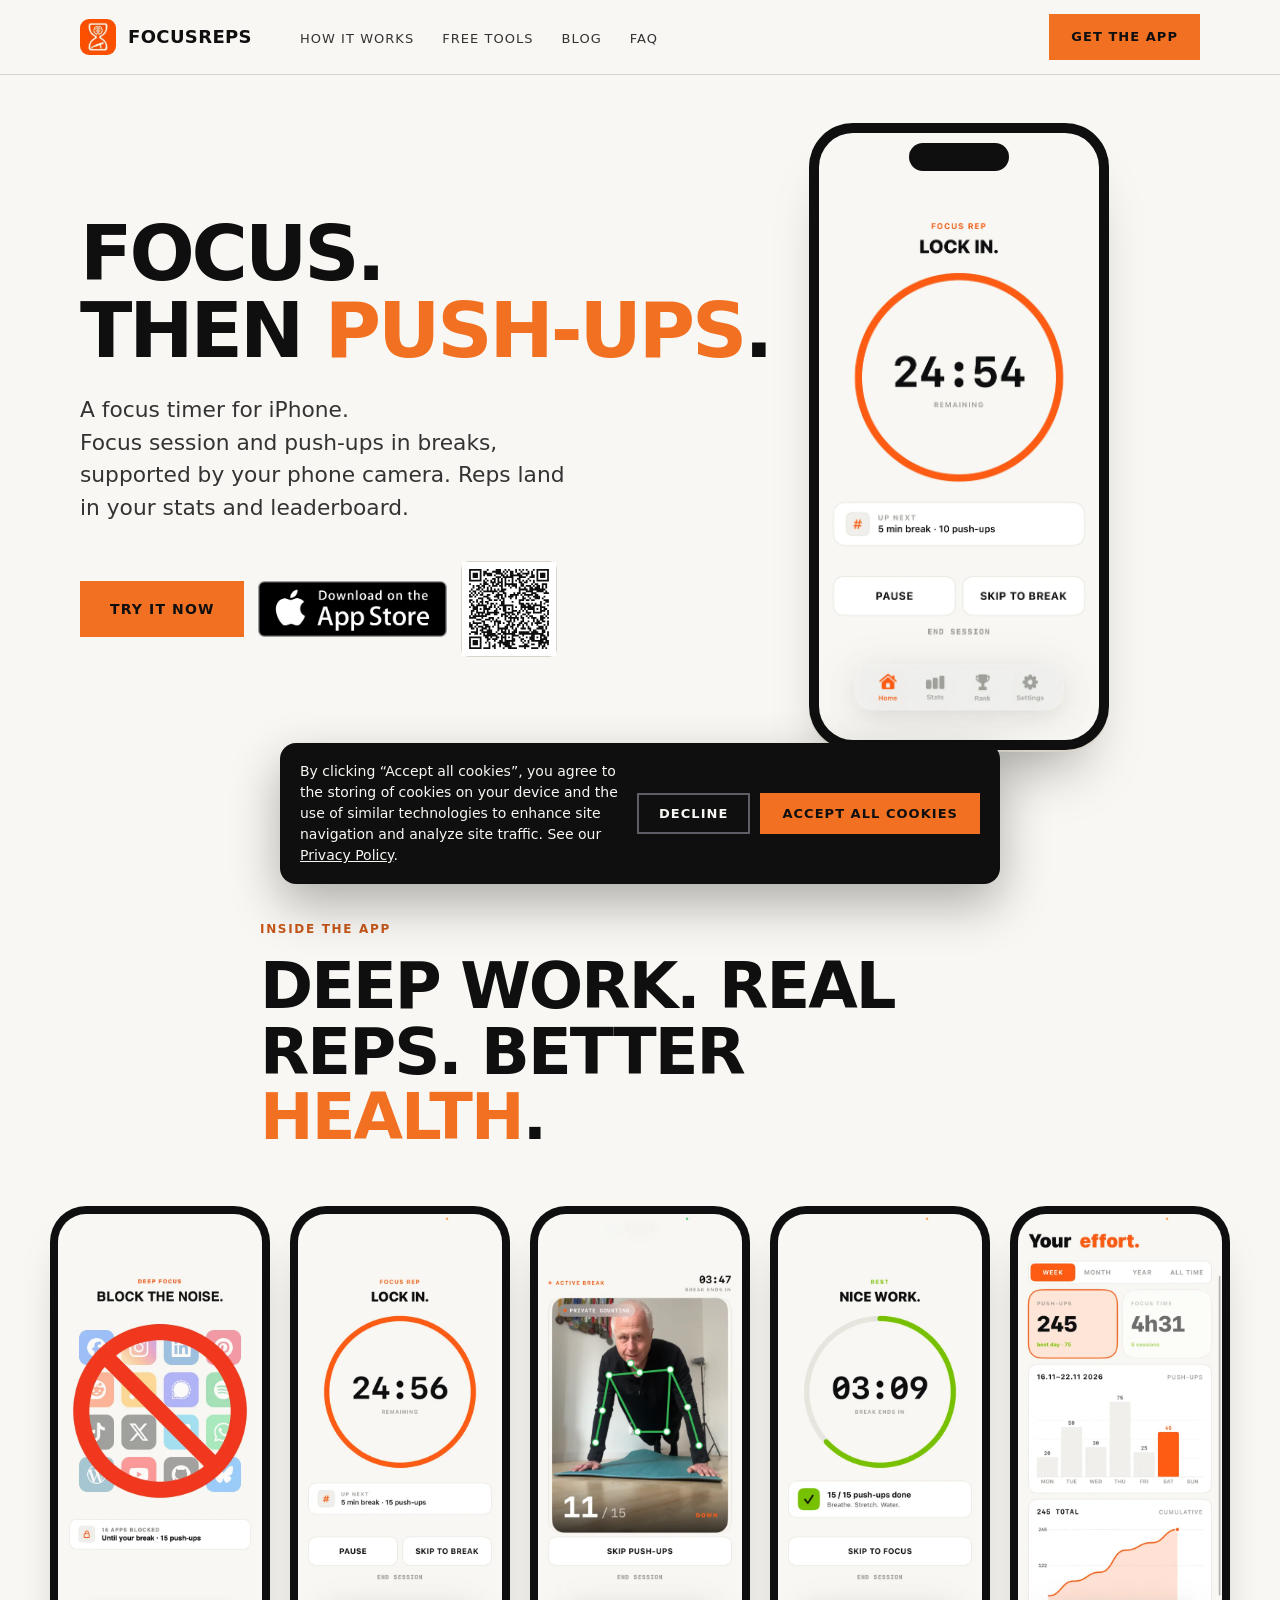
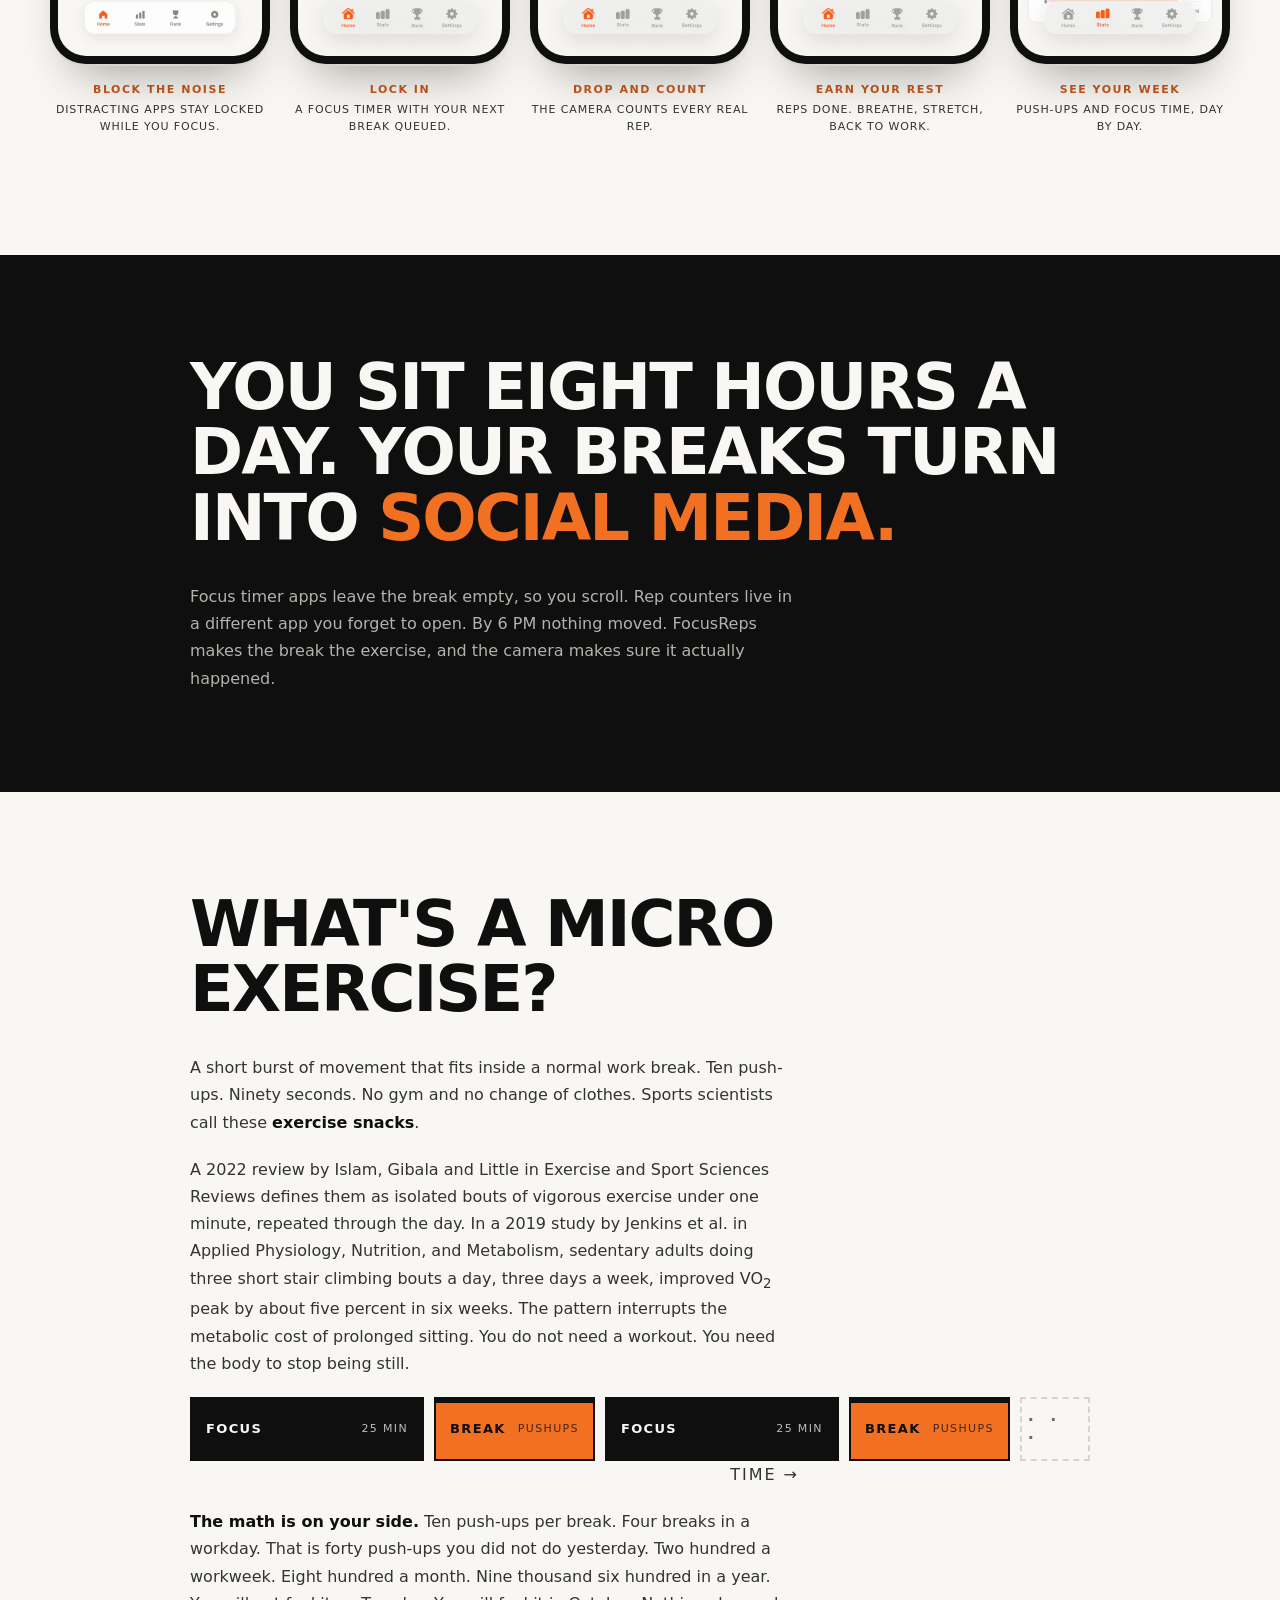
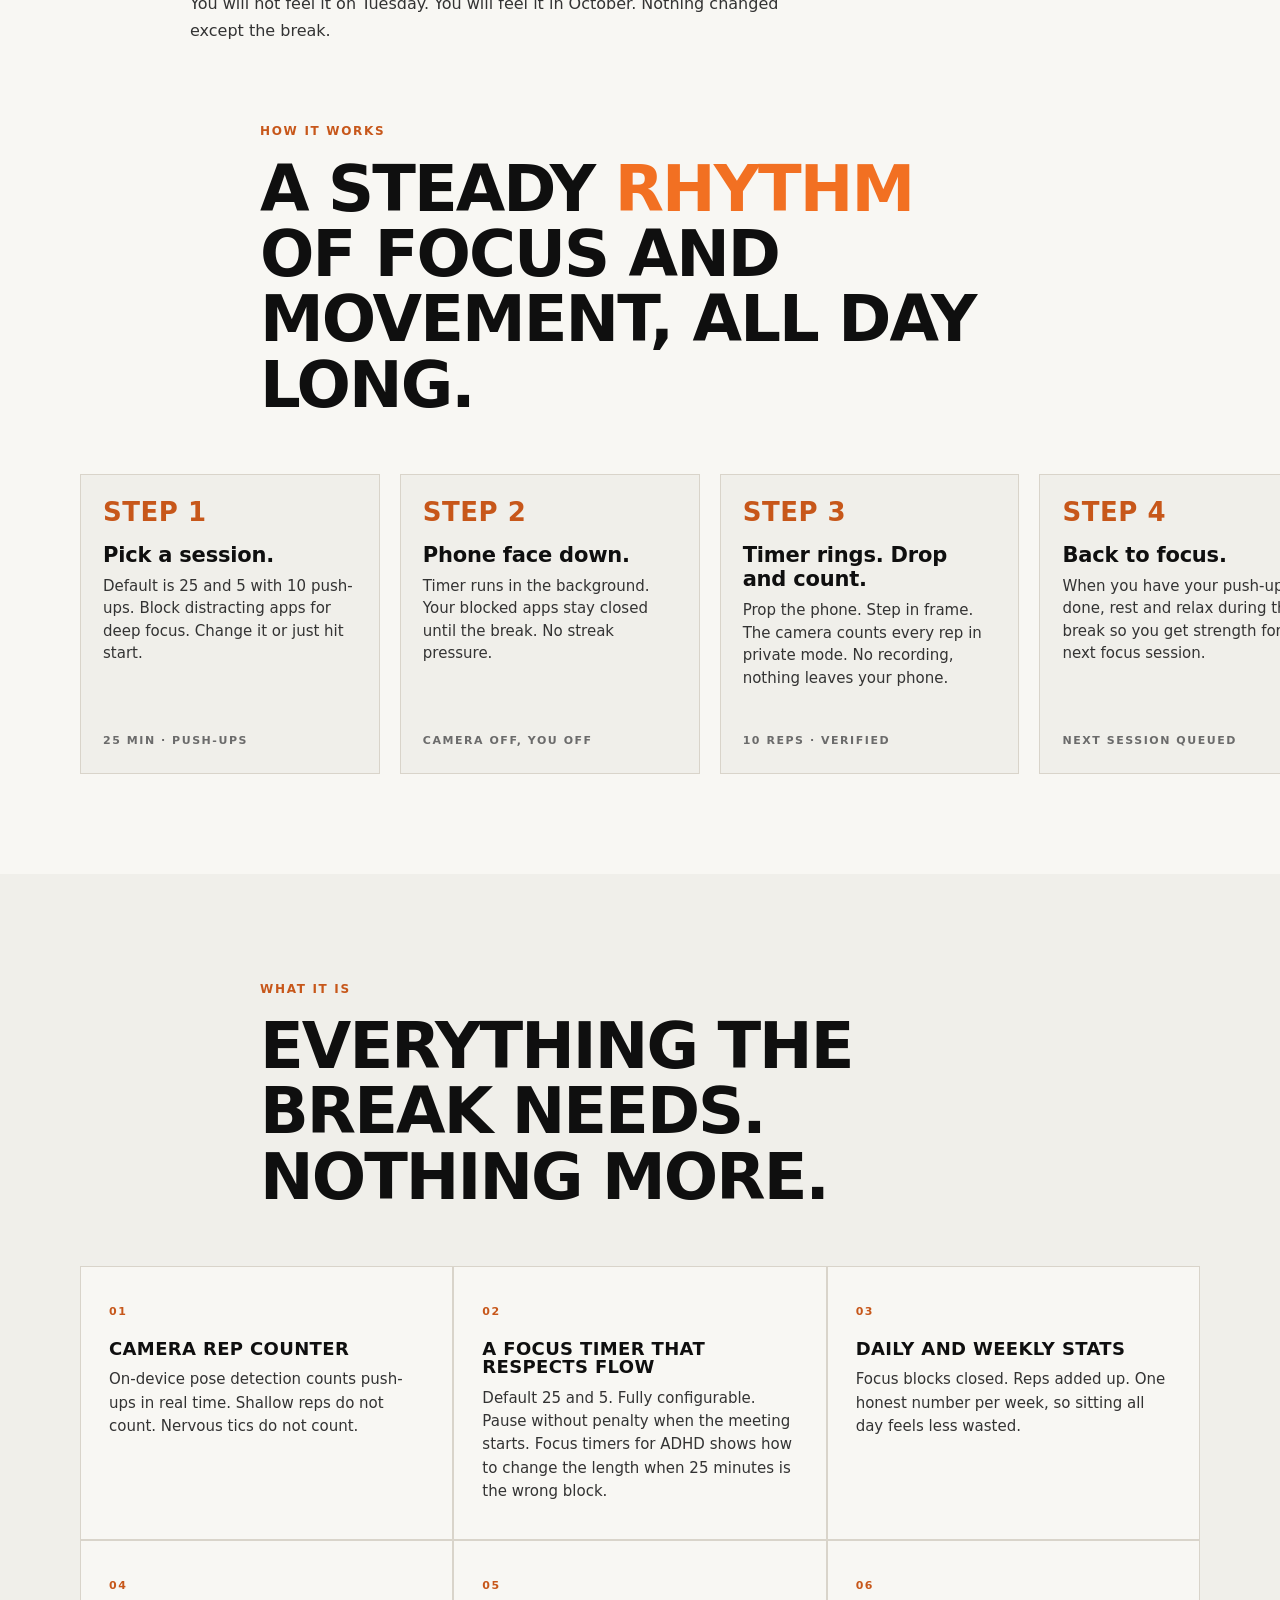
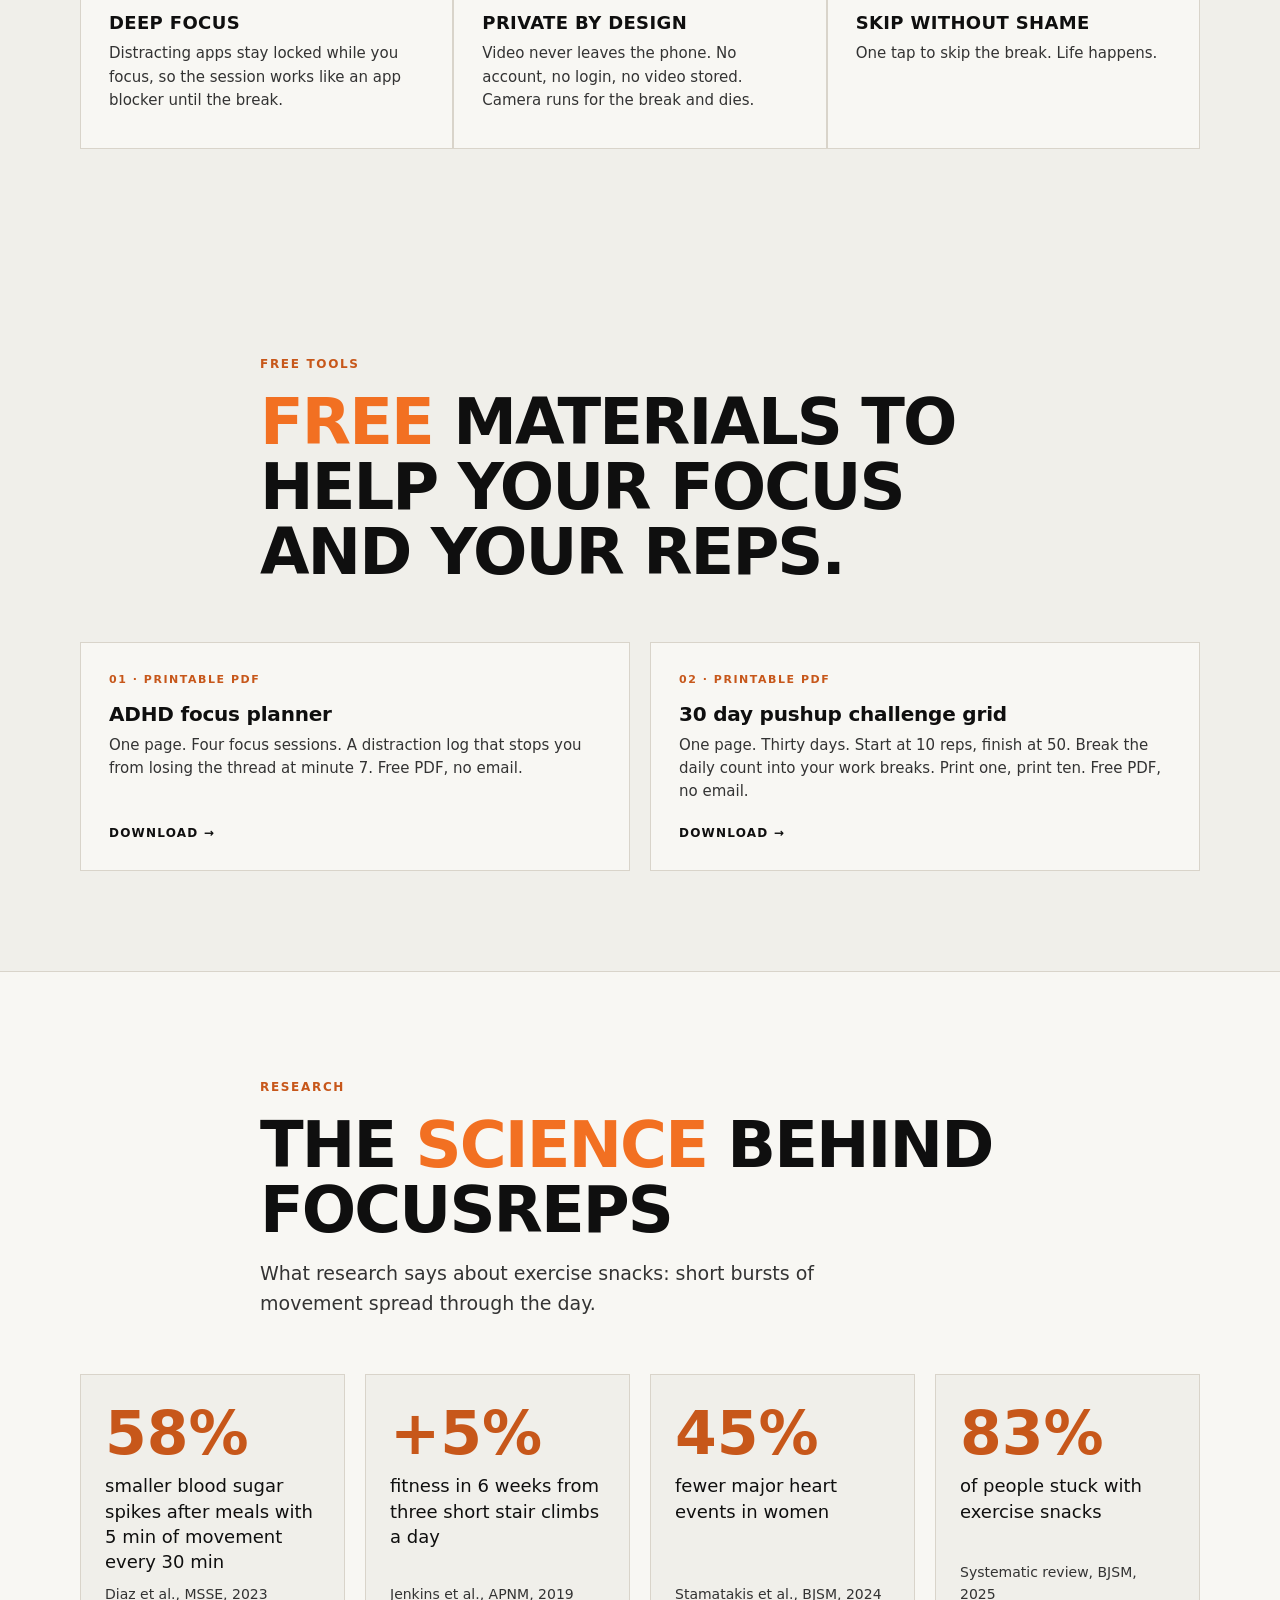
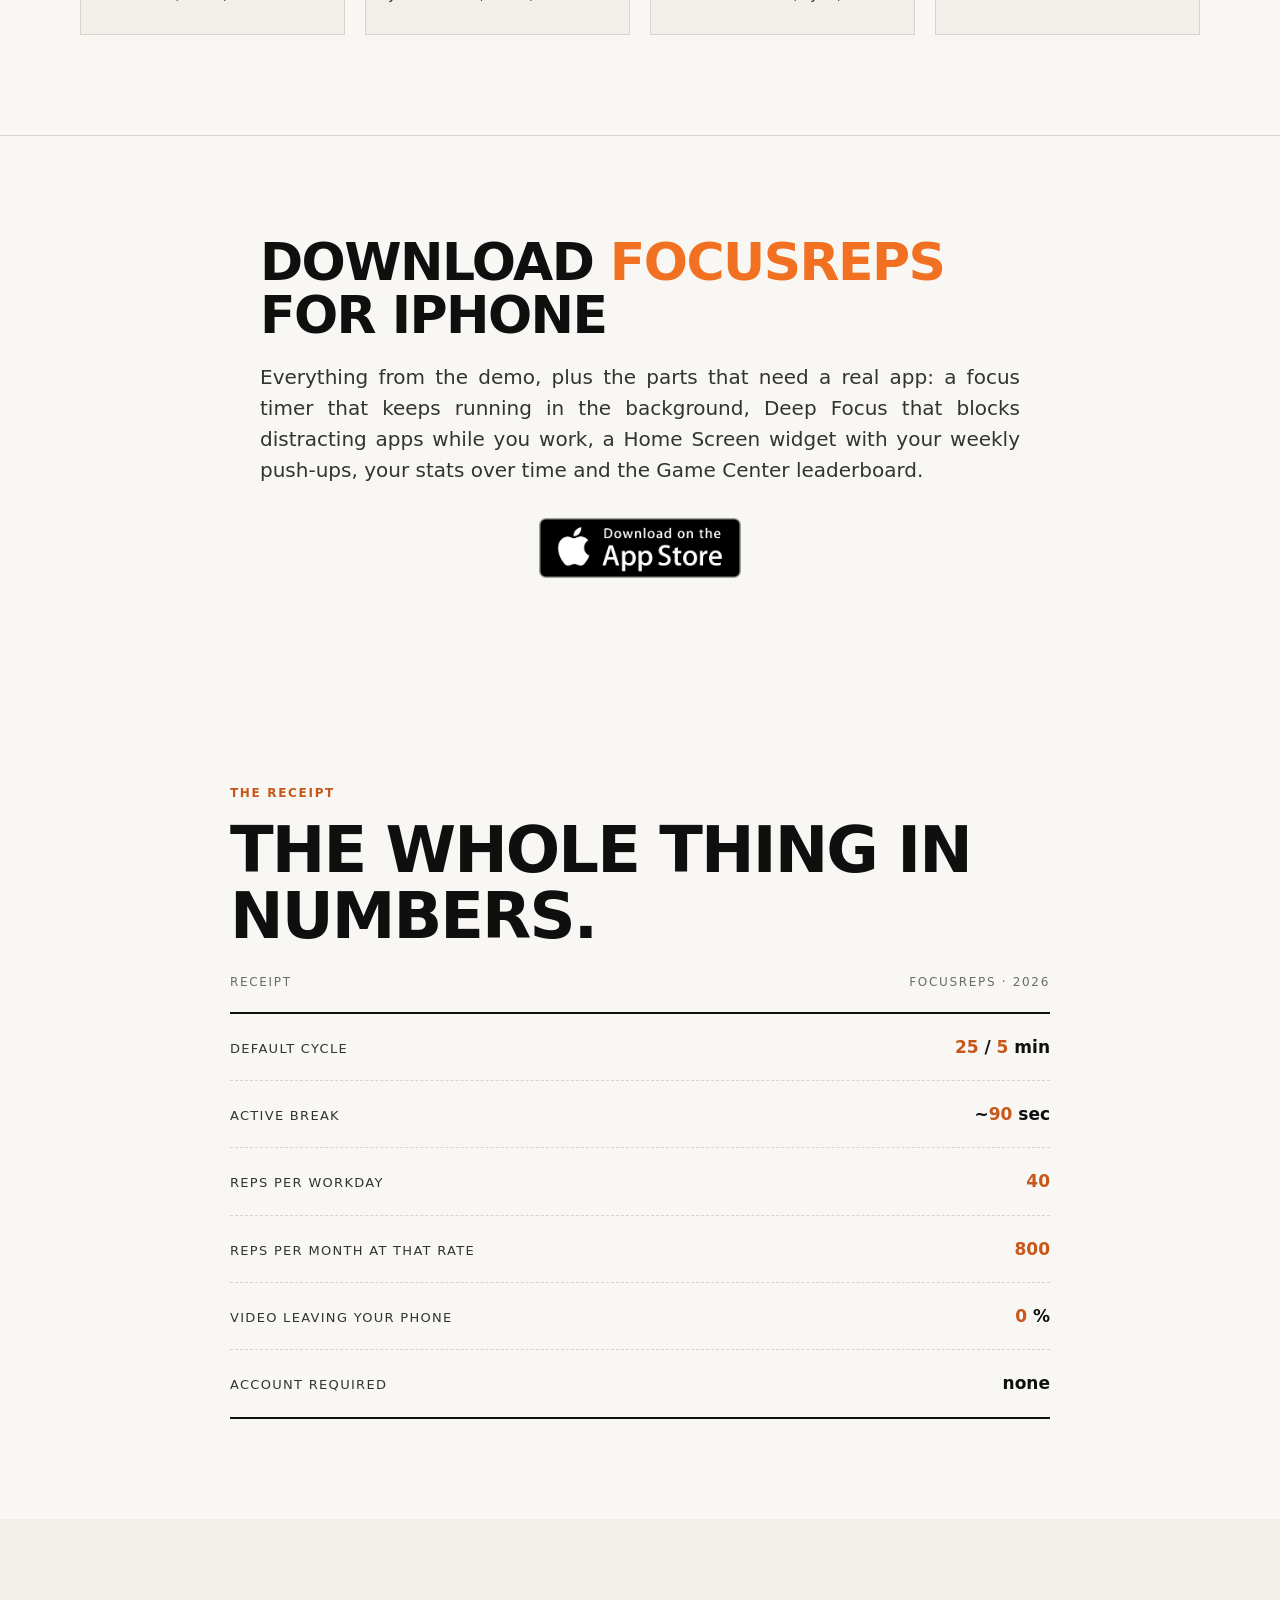
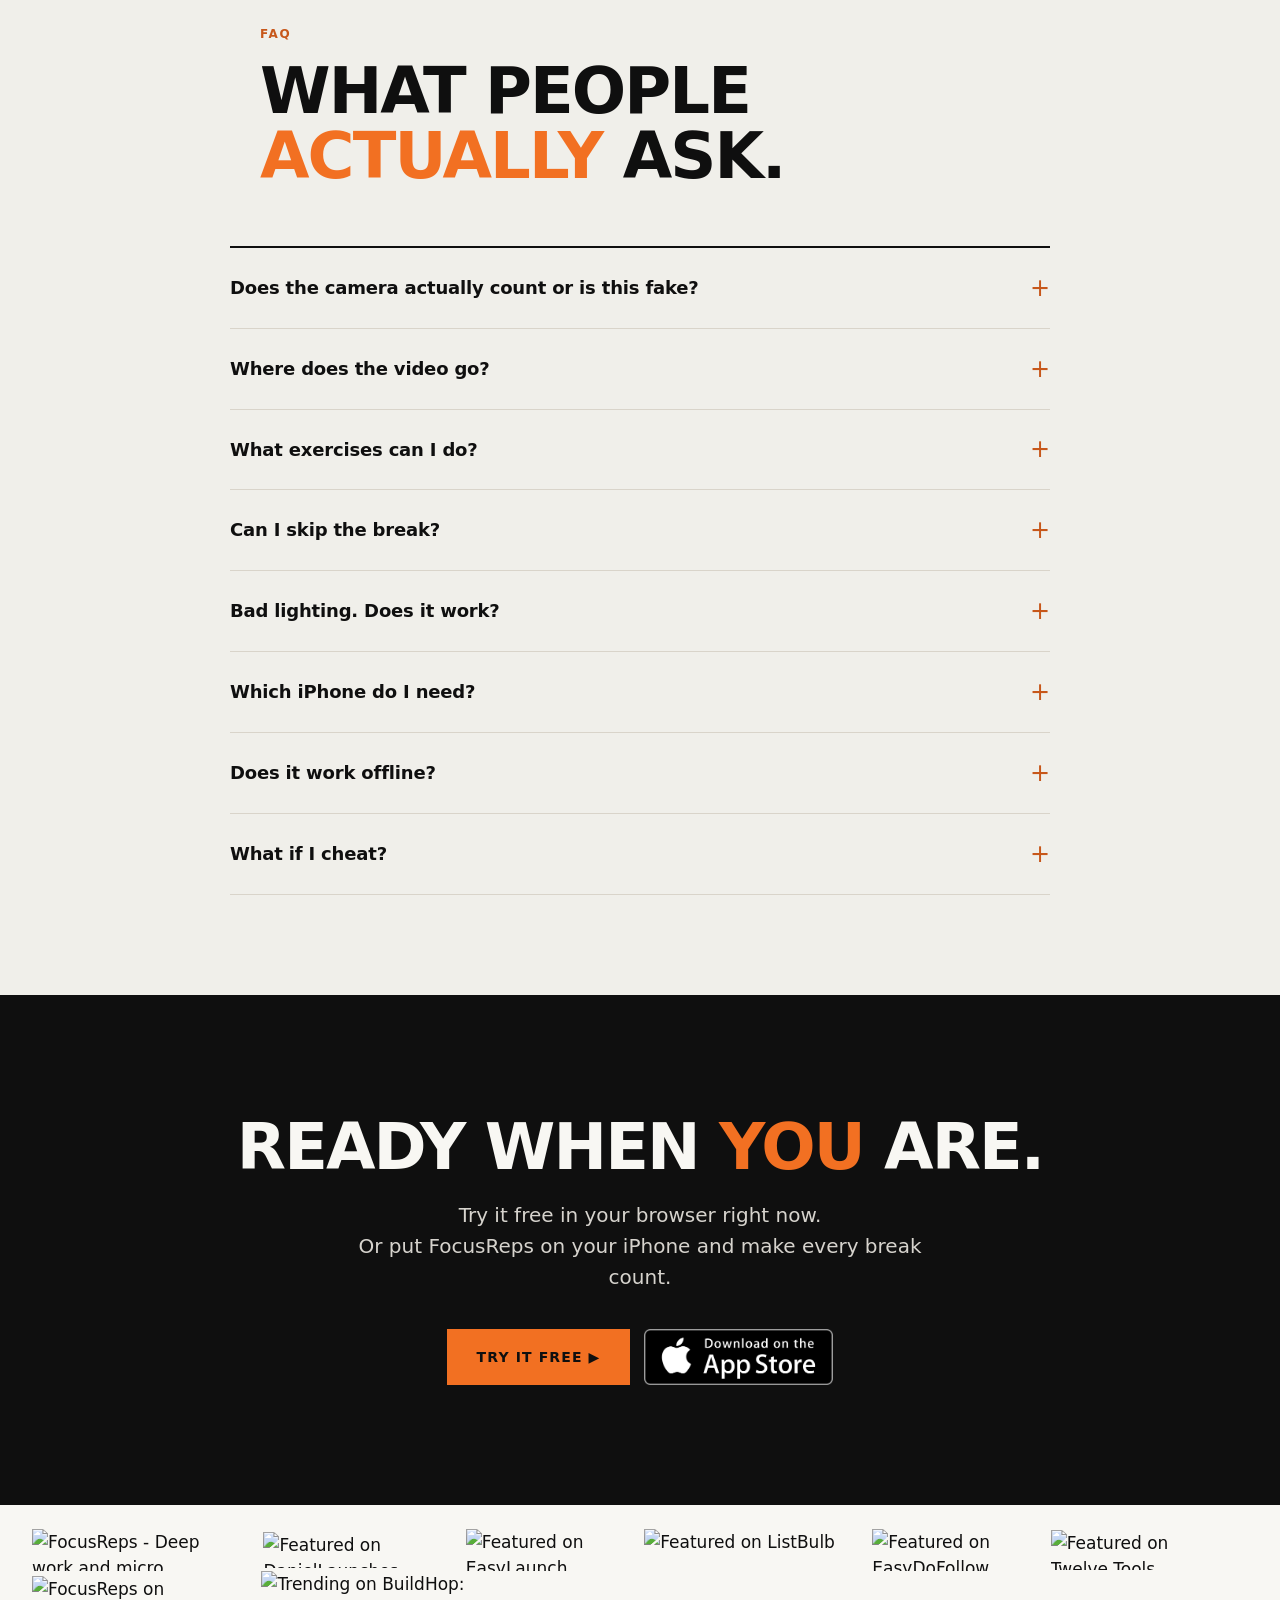
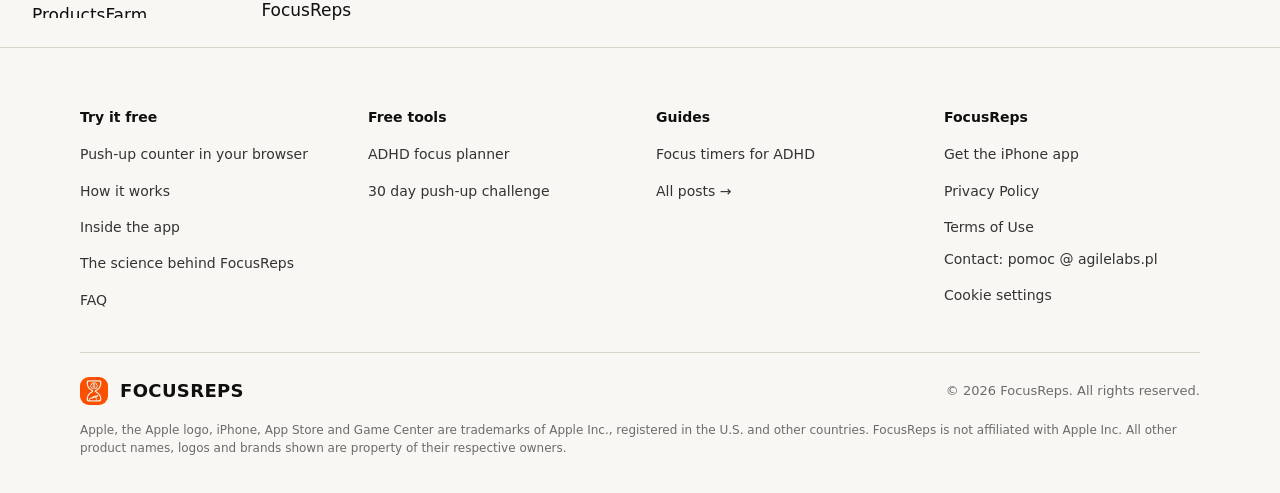
==== commit 50920e68: "Add an App Store QR code next to the hero badge." ====
--- a/index.html
+++ b/index.html
@@ -205,9 +205,14 @@
         </p>
         <div class="cta-row" id="get-app">
           <button type="button" class="btn btn-demo" data-demo-open="hero">Try it now</button>
-          <a class="appstore-badge" href="https://apps.apple.com/us/app/focus-push-up-set-focusreps/id6827547307?ppid=c766ab44-a775-4fb3-ad46-c6d85a74fd3a" aria-label="Download FocusReps on the App Store">
-            <img src="appstore-badge.webp" alt="Download on the App Store" width="2000" height="593" />
-          </a>
+          <div class="store-pair">
+            <a class="appstore-badge" href="https://apps.apple.com/us/app/focus-push-up-set-focusreps/id6827547307?ppid=c766ab44-a775-4fb3-ad46-c6d85a74fd3a" aria-label="Download FocusReps on the App Store">
+              <img src="appstore-badge.webp" alt="Download on the App Store" width="2000" height="593" />
+            </a>
+            <a class="appstore-qr" href="https://apps.apple.com/us/app/focus-push-up-set-focusreps/id6827547307?ppid=c766ab44-a775-4fb3-ad46-c6d85a74fd3a" aria-label="Open FocusReps on the App Store">
+              <img src="appstore-qr.svg" alt="" width="96" height="96" />
+            </a>
+          </div>
         </div>
       </div>
 
--- a/styles.css
+++ b/styles.css
@@ -112,6 +112,22 @@
 }
 .appstore-badge:hover { opacity: 0.82; }
 .appstore-badge:active { transform: translateY(1px); }
+
+.store-pair {
+  display: inline-flex; align-items: center; gap: 14px; flex: 0 0 auto;
+}
+.appstore-qr {
+  display: inline-flex; flex: 0 0 auto;
+  width: 96px; height: 96px;
+  background: #fff;
+  border: 1px solid var(--line);
+  border-radius: 8px;
+  line-height: 0;
+  transition: opacity .15s ease, transform .1s ease;
+}
+.appstore-qr img { width: 100%; height: 100%; display: block; }
+.appstore-qr:hover { opacity: 0.82; }
+.appstore-qr:active { transform: translateY(1px); }
 
 .cta-micro {
   font-family: var(--mono); font-size: 11px; color: var(--ink-3);
@@ -1201,6 +1217,8 @@
   .cta-row { flex-direction: column; align-items: stretch; }
   .btn, .appstore-badge { width: 100%; }
   .appstore-badge { justify-content: center; }
+  .store-pair { align-self: flex-start; }
+  .store-pair .appstore-badge { width: auto; }
   .waitlist { flex-direction: column; }
   .waitlist .wl-field { flex: 1 1 auto; }
   .waitlist button { width: 100%; }
